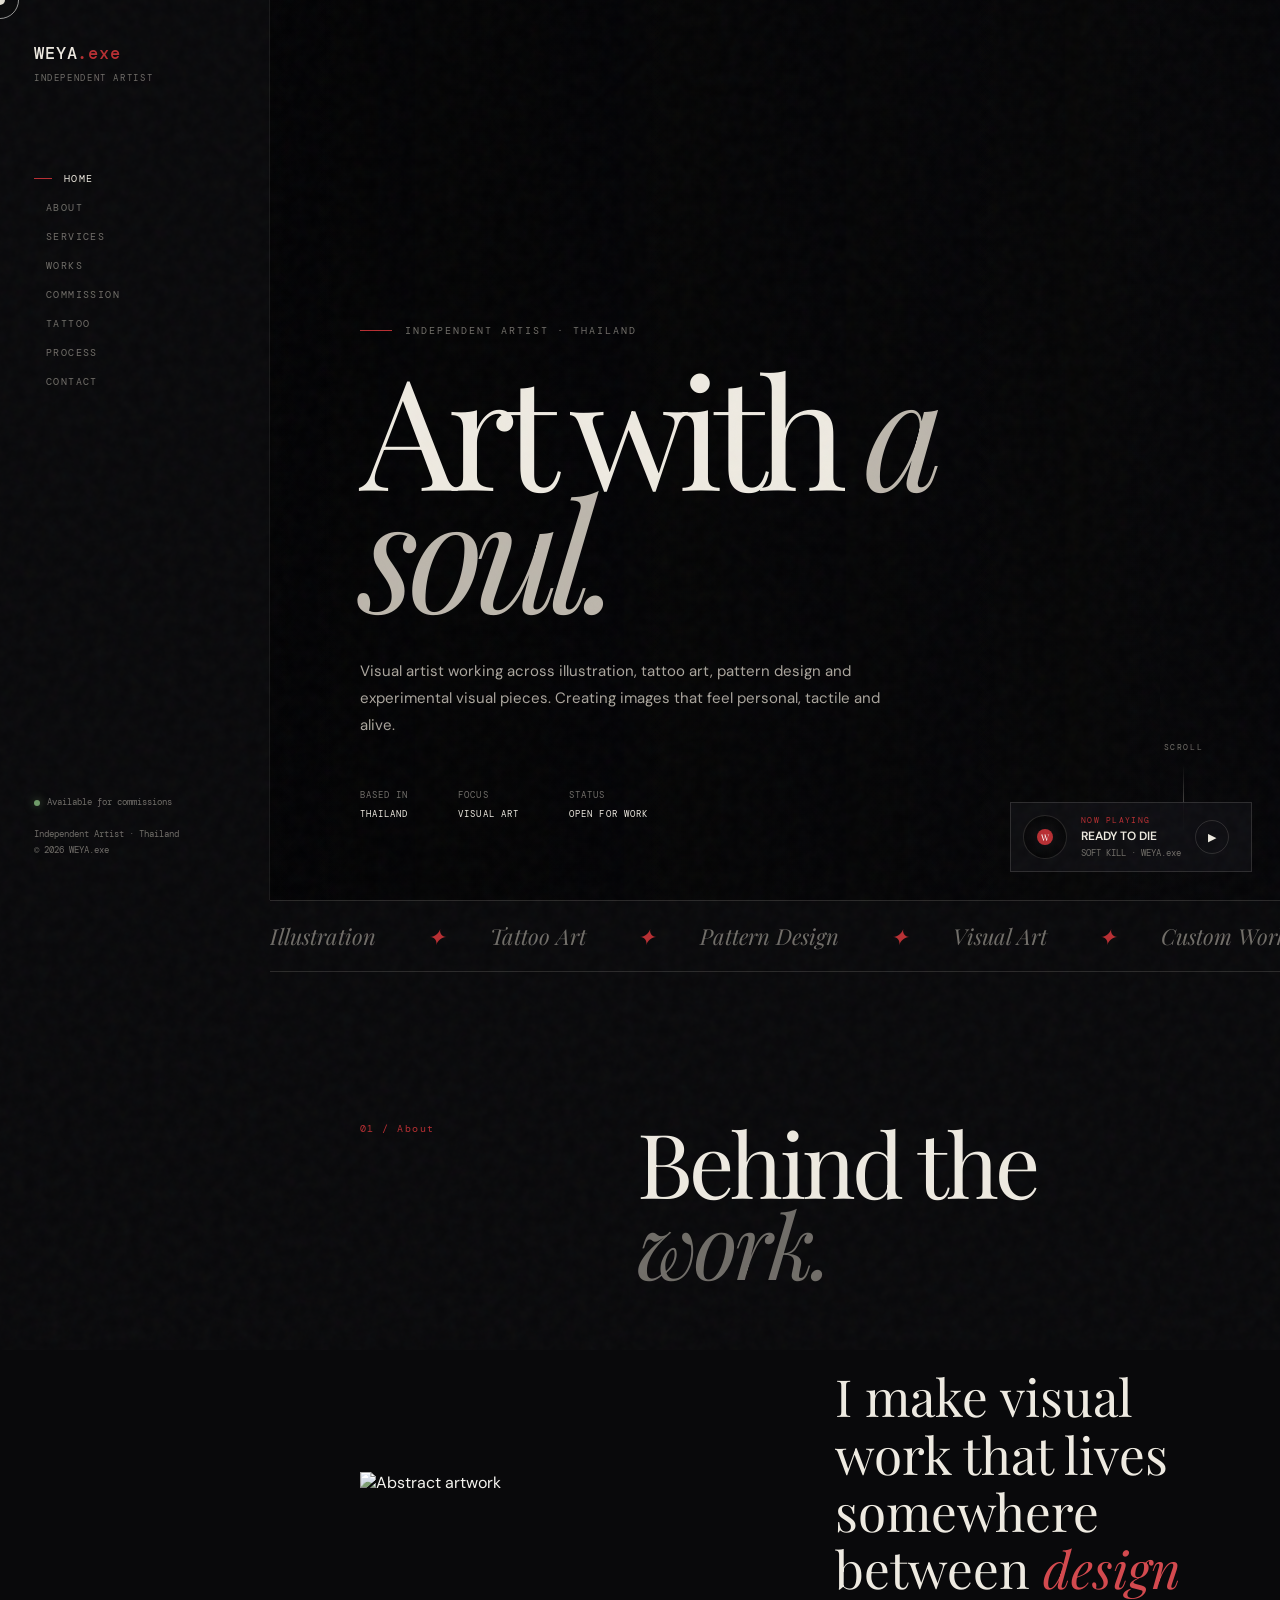
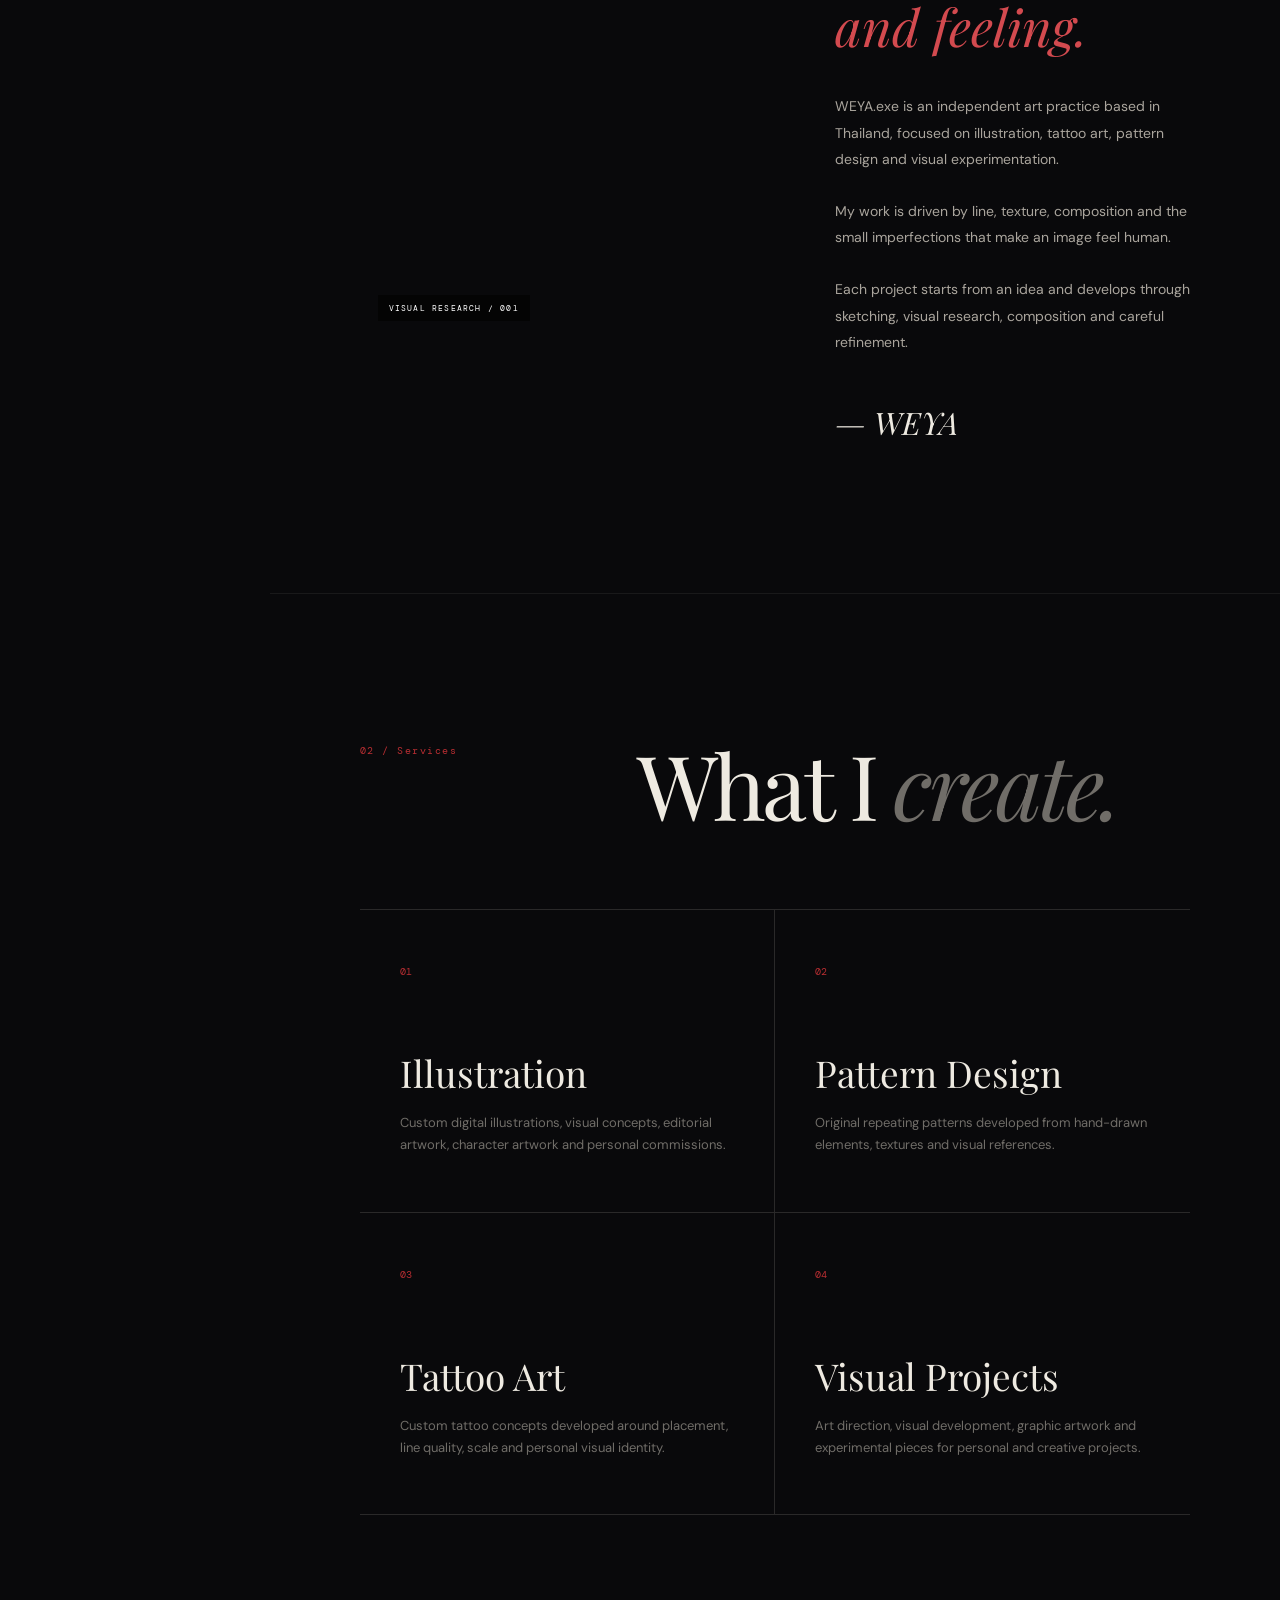
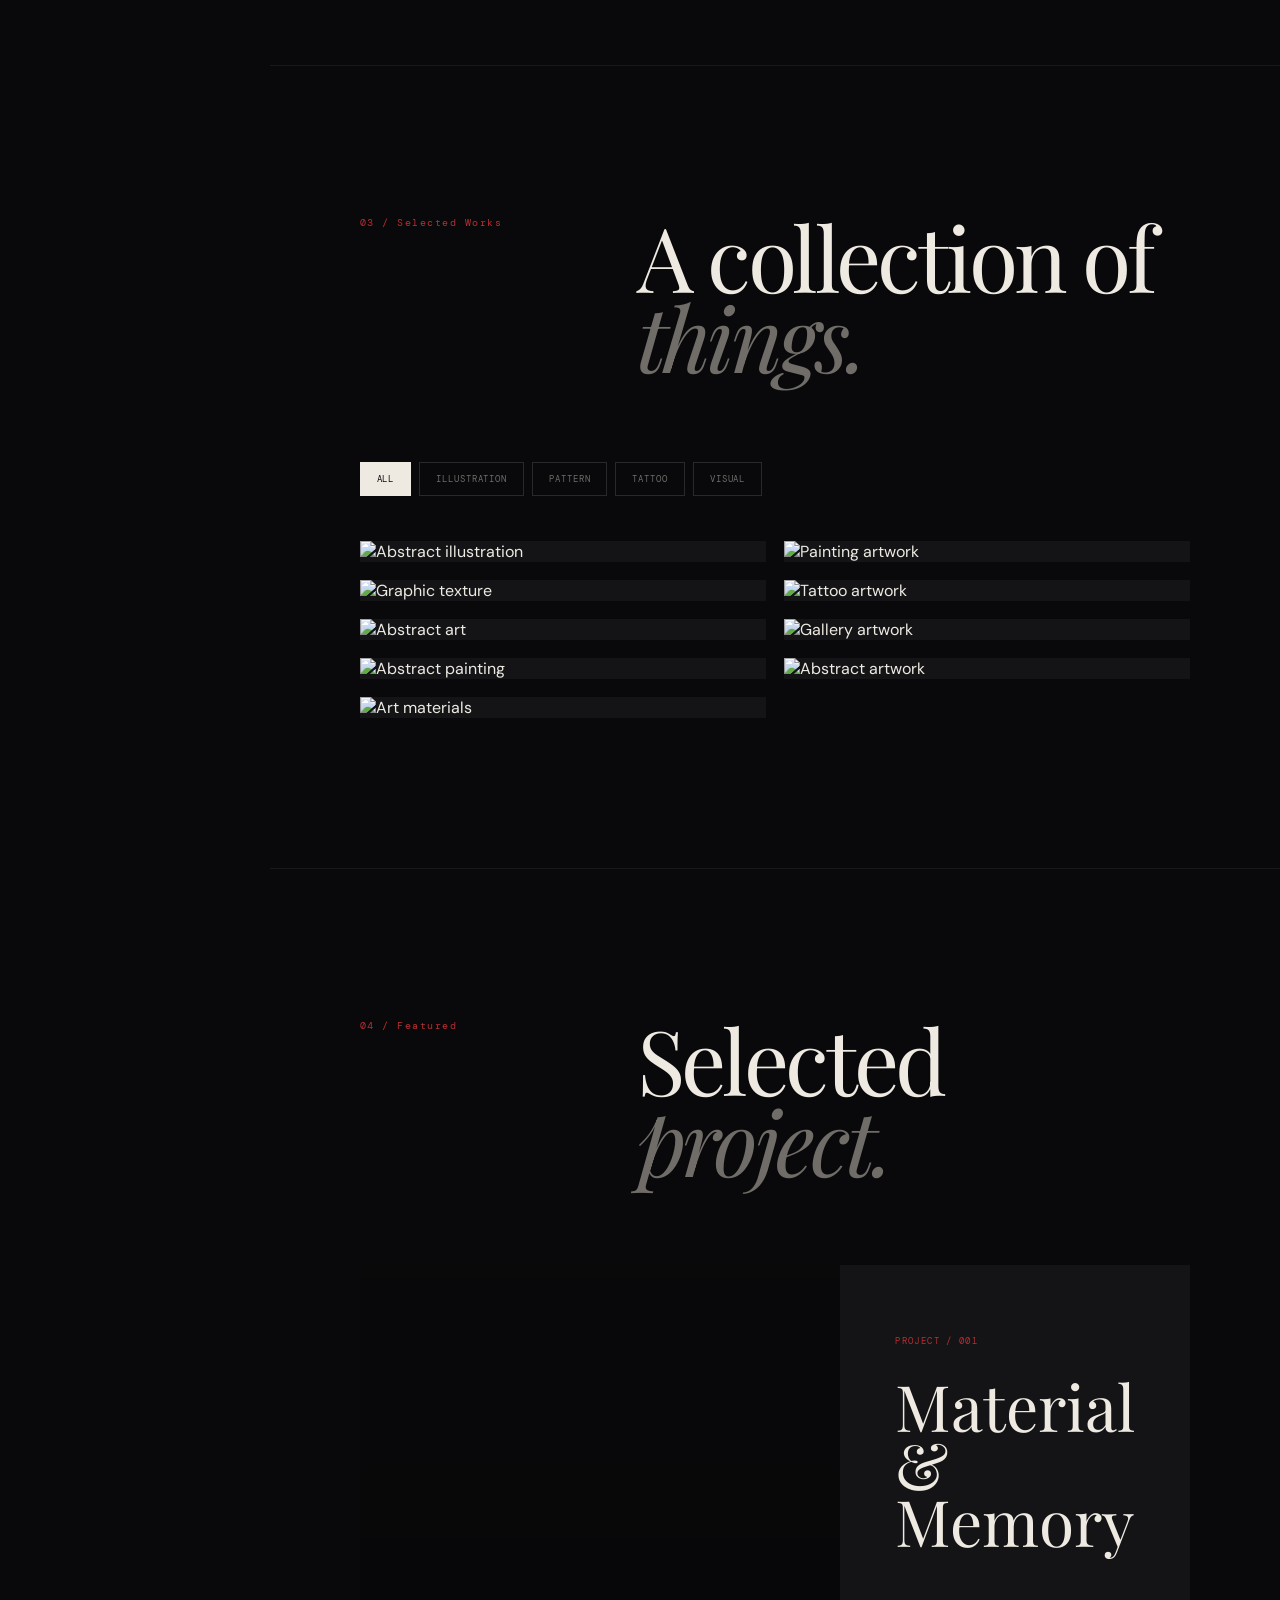
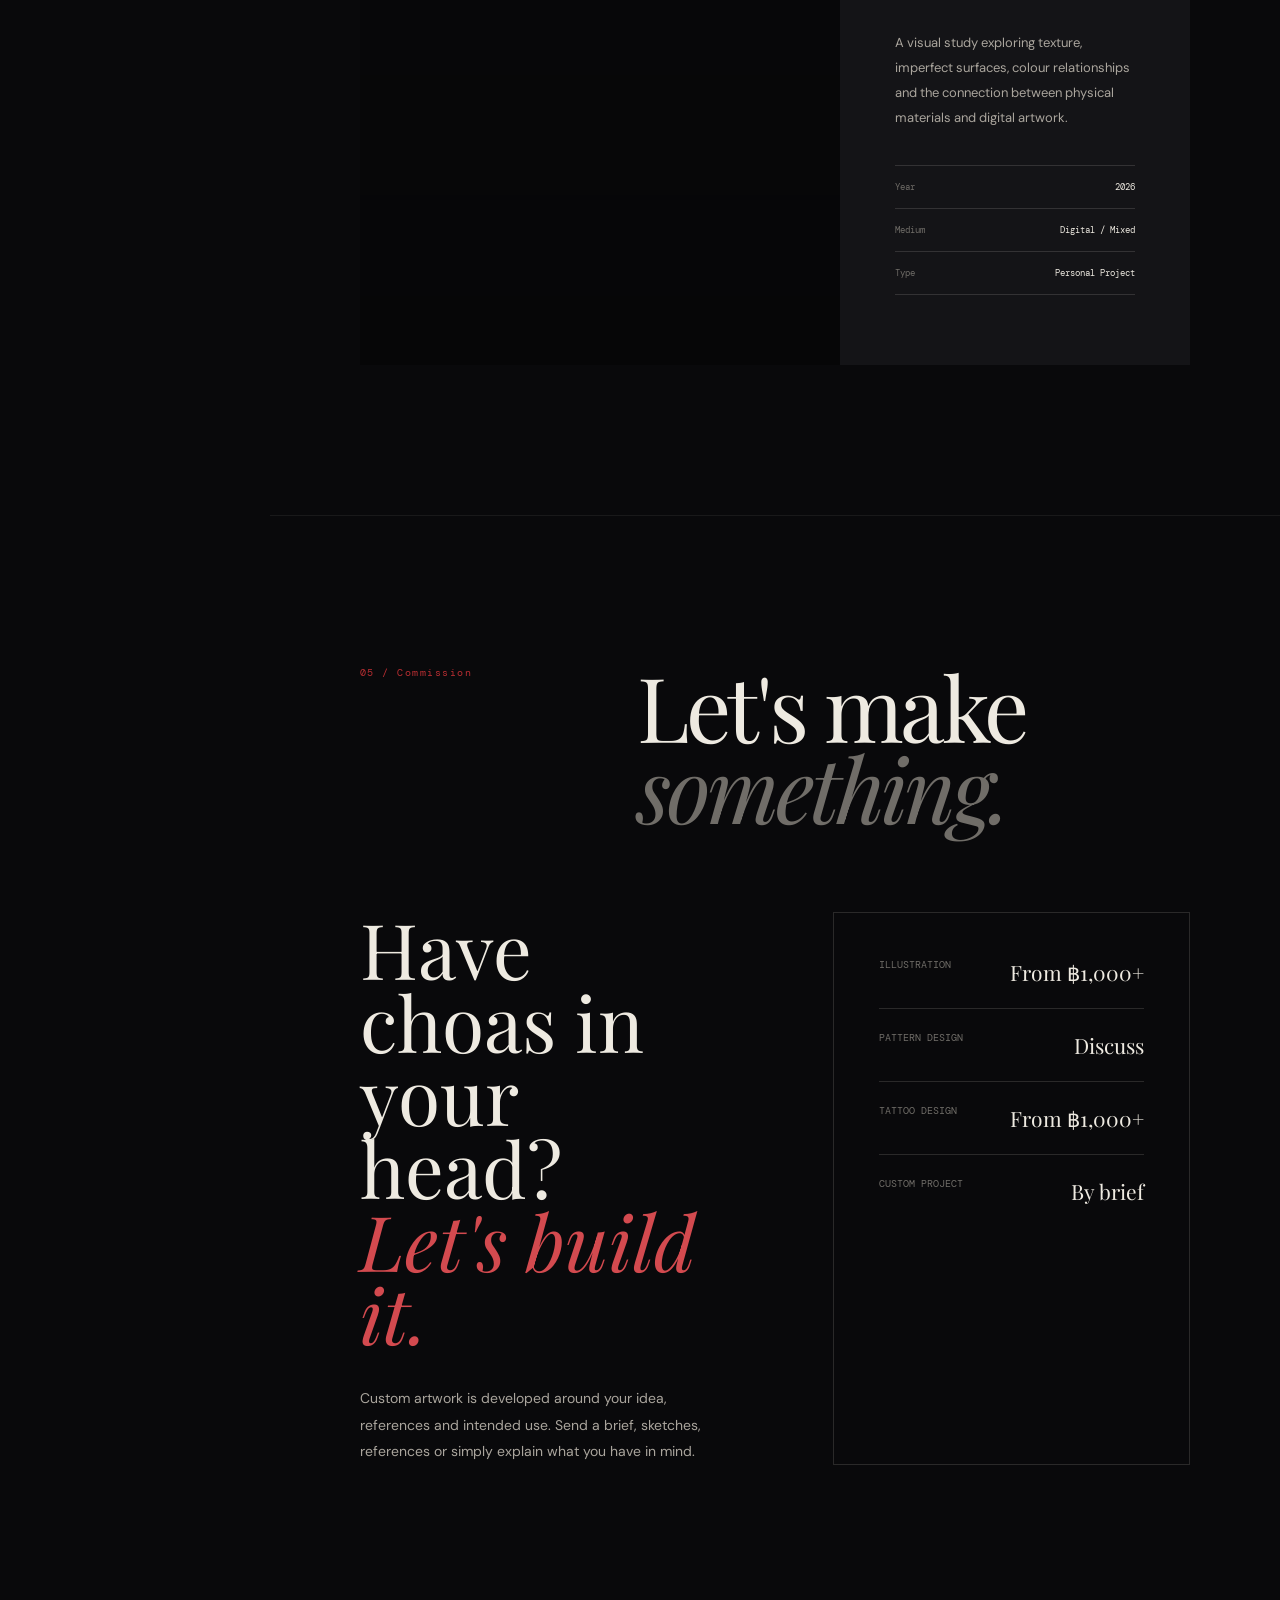
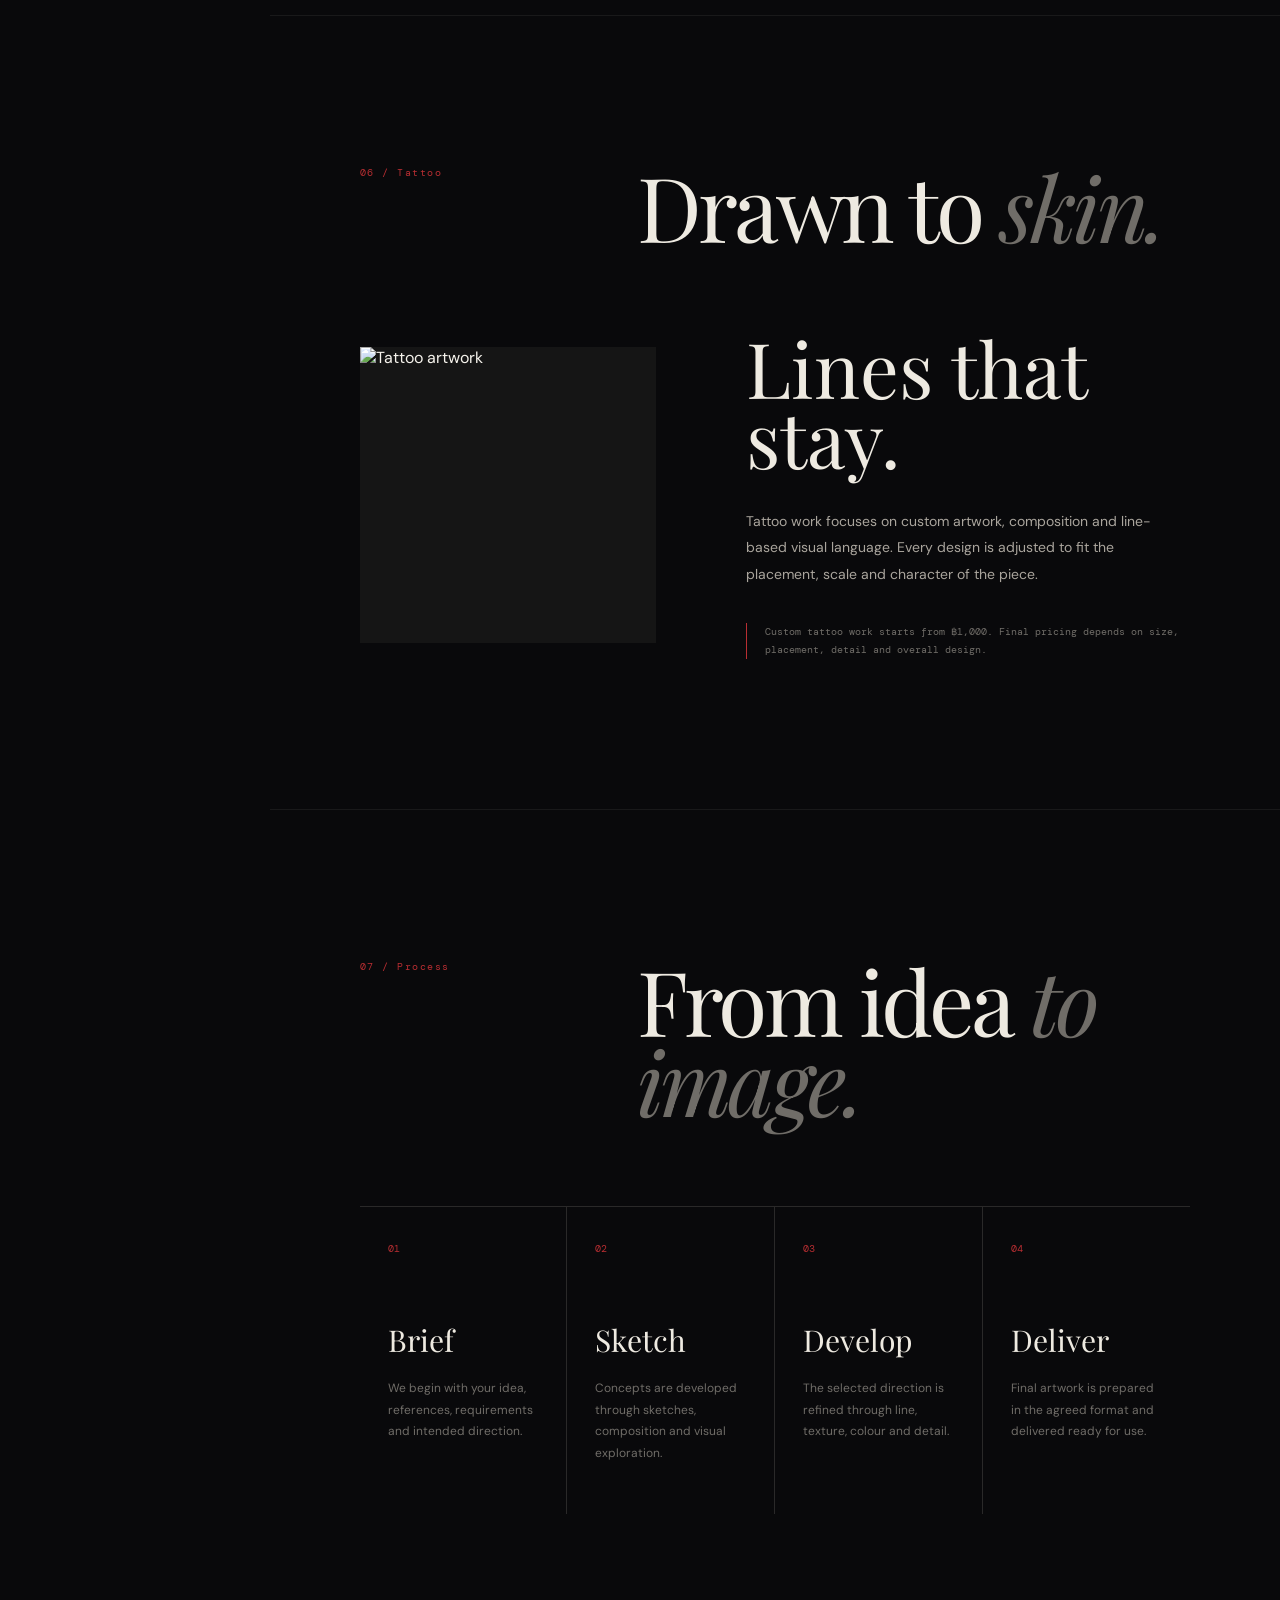
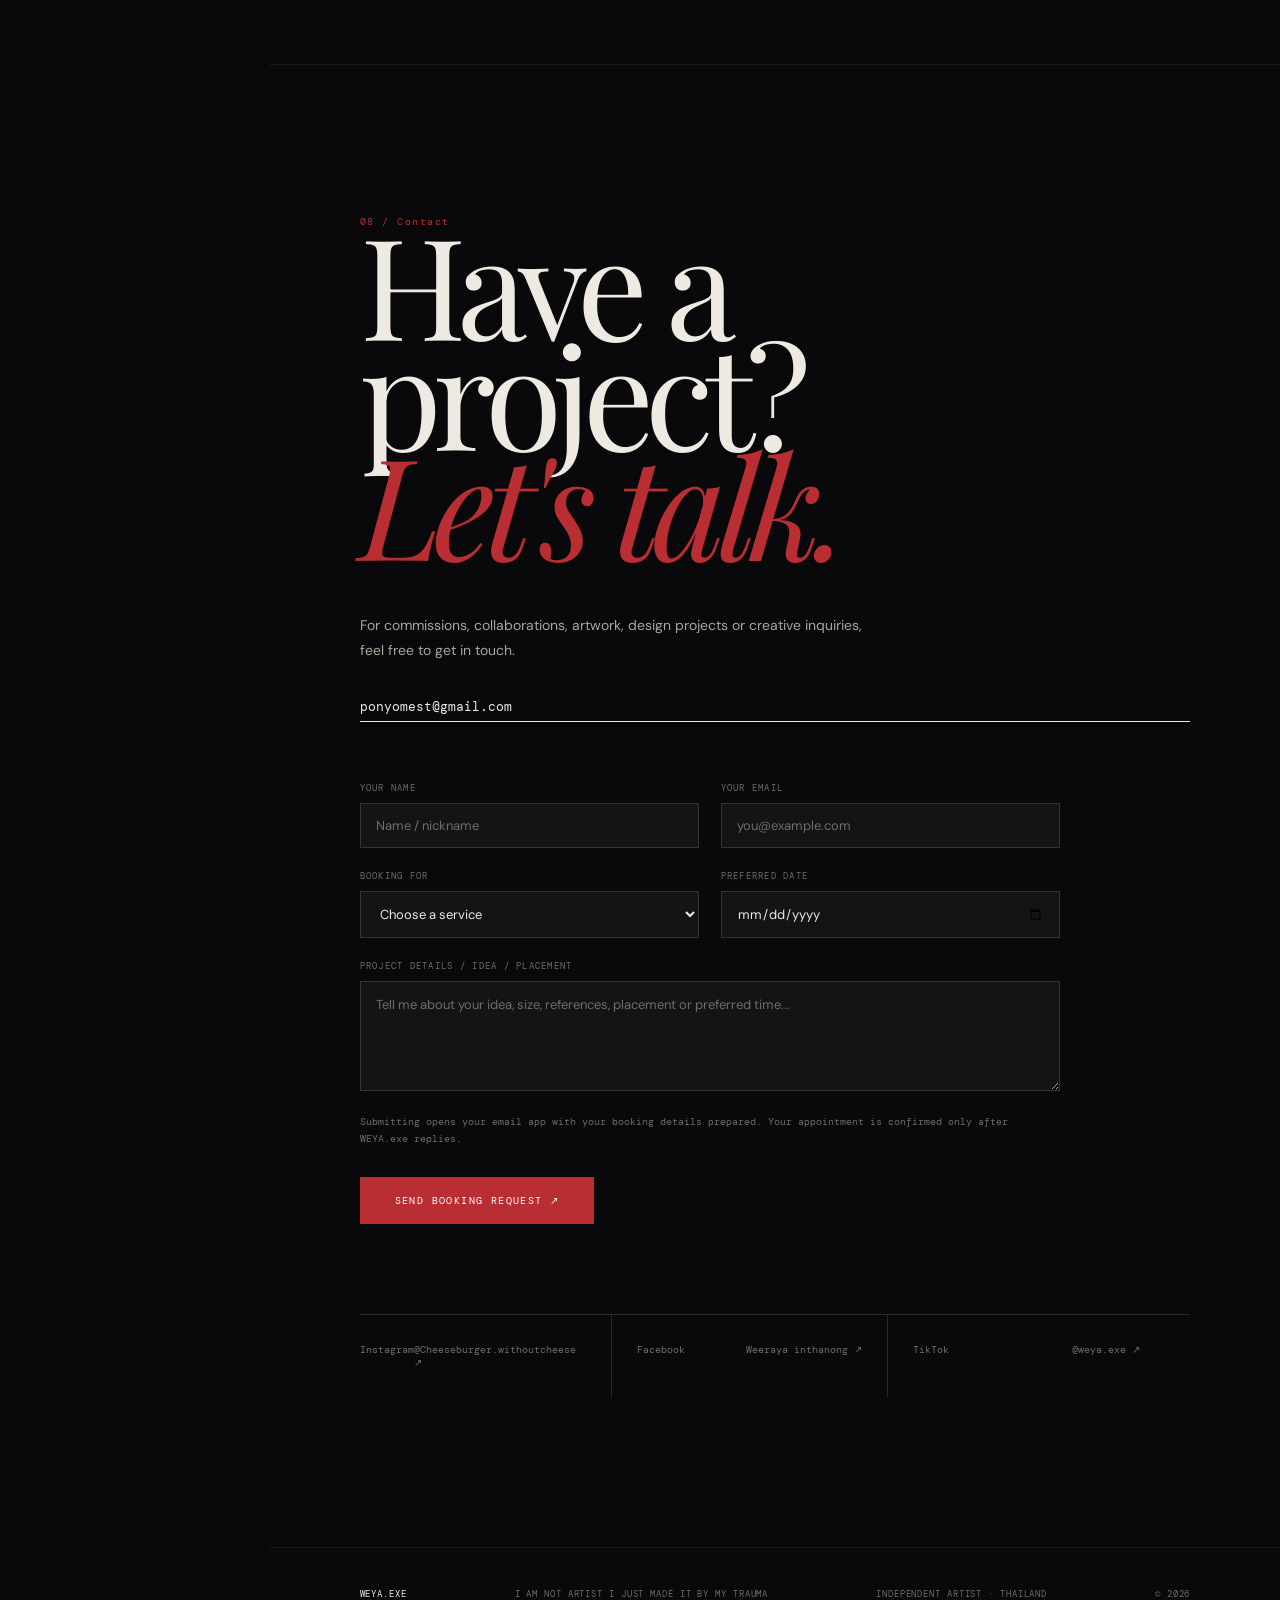
==== index/index.html @ ddd1bd90 "Rename index 3.html to index.html" ====
<!DOCTYPE html>
<html lang="en">
<head>
<meta charset="UTF-8">
<meta name="viewport" content="width=device-width, initial-scale=1.0">

<title>WEYA.exe — Independent Artist</title>

<meta name="description" content="WEYA.exe — Independent Artist from Thailand. Illustration, tattoo art, pattern design, visual art and commissions.">
<meta name="keywords" content="WEYA.exe, artist, Thailand artist, illustration, tattoo artist, pattern design, commission, visual art">
<meta name="author" content="WEYA.exe">

<!-- Google Fonts -->
<link rel="preconnect" href="https://fonts.googleapis.com">
<link rel="preconnect" href="https://fonts.gstatic.com" crossorigin>

<link href="https://fonts.googleapis.com/css2?family=DM+Mono:wght@300;400;500&family=DM+Sans:wght@300;400;500;600;700&family=Playfair+Display:ital,wght@0,400;0,500;0,600;1,400;1,500&display=swap" rel="stylesheet">

<style>

/* =========================================================
   ROOT
========================================================= */

:root {
    --bg: #09090b;
    --bg-soft: #101013;
    --bg-card: #141417;

    --text: #eeeae1;
    --text-soft: #aaa59d;
    --text-muted: #706d68;

    --line: rgba(238,234,225,0.14);
    --line-soft: rgba(238,234,225,0.07);

    --red: #b82e32;
    --red-light: #d34a4f;

    --white: #ffffff;

    --sidebar-width: 270px;

    --serif: "Playfair Display", serif;
    --sans: "DM Sans", sans-serif;
    --mono: "DM Mono", monospace;

    --ease: cubic-bezier(.22,.61,.36,1);
}


/* =========================================================
   RESET
========================================================= */

* {
    margin: 0;
    padding: 0;
    box-sizing: border-box;
}

html {
    scroll-behavior: smooth;
}

body {
    background: var(--bg);
    color: var(--text);
    font-family: var(--sans);
    overflow-x: hidden;
    cursor: none;
}

a {
    color: inherit;
    text-decoration: none;
}

button {
    font-family: inherit;
}


/* =========================================================
   CUSTOM CURSOR
========================================================= */

.cursor {
    position: fixed;
    width: 10px;
    height: 10px;
    background: var(--text);
    border-radius: 50%;
    pointer-events: none;
    z-index: 9999;
    transform: translate(-50%, -50%);
    transition:
        width .25s ease,
        height .25s ease,
        background .25s ease;
    mix-blend-mode: difference;
}

.cursor-ring {
    position: fixed;
    width: 38px;
    height: 38px;
    border: 1px solid rgba(255,255,255,.6);
    border-radius: 50%;
    pointer-events: none;
    z-index: 9998;
    transform: translate(-50%, -50%);
    transition:
        width .35s ease,
        height .35s ease;
    mix-blend-mode: difference;
}

.cursor.active {
    width: 20px;
    height: 20px;
}

.cursor-ring.active {
    width: 65px;
    height: 65px;
}


/* =========================================================
   LOADER
========================================================= */

.loader {
    position: fixed;
    inset: 0;
    background: #050506;
    z-index: 10000;
    display: flex;
    align-items: center;
    justify-content: center;
    transition:
        opacity 1s ease,
        visibility 1s ease;
}

.loader.hide {
    opacity: 0;
    visibility: hidden;
}

.loader-inner {
    width: min(500px, 80%);
}

.loader-top {
    display: flex;
    justify-content: space-between;
    margin-bottom: 15px;

    font-family: var(--mono);
    font-size: 11px;
    color: var(--text-muted);
    text-transform: uppercase;
    letter-spacing: .15em;
}

.loader-bar {
    width: 100%;
    height: 1px;
    background: rgba(255,255,255,.15);
    overflow: hidden;
}

.loader-progress {
    width: 0%;
    height: 100%;
    background: var(--text);
    transition: width .1s linear;
}


/* =========================================================
   NOISE
========================================================= */

.noise {
    position: fixed;
    inset: -50%;
    width: 200%;
    height: 200%;
    pointer-events: none;
    z-index: 9997;
    opacity: .045;

    background-image:
        url("data:image/svg+xml,%3Csvg viewBox='0 0 180 180' xmlns='http://www.w3.org/2000/svg'%3E%3Cfilter id='n'%3E%3CfeTurbulence type='fractalNoise' baseFrequency='.85' numOctaves='4' stitchTiles='stitch'/%3E%3C/filter%3E%3Crect width='100%25' height='100%25' filter='url(%23n)' opacity='.8'/%3E%3C/svg%3E");

    animation: noiseMove .18s steps(2) infinite;
}

@keyframes noiseMove {
    0% { transform: translate(0,0); }
    25% { transform: translate(2%, -2%); }
    50% { transform: translate(-2%, 2%); }
    75% { transform: translate(1%, 2%); }
    100% { transform: translate(-1%, -1%); }
}


/* =========================================================
   SIDEBAR
========================================================= */

.sidebar {
    position: fixed;
    left: 0;
    top: 0;
    bottom: 0;
    width: var(--sidebar-width);

    padding: 42px 34px;

    border-right: 1px solid var(--line-soft);

    display: flex;
    flex-direction: column;
    justify-content: space-between;

    z-index: 100;
}

.logo {
    font-family: var(--mono);
    font-size: 17px;
    font-weight: 500;
    letter-spacing: .05em;
}

.logo span {
    color: var(--red);
}

.logo-sub {
    margin-top: 8px;

    font-family: var(--mono);
    font-size: 9px;
    letter-spacing: .18em;
    text-transform: uppercase;
    color: var(--text-muted);
}

.side-nav {
    margin-top: 80px;
}

.side-nav a {
    display: flex;
    align-items: center;
    gap: 12px;

    padding: 8px 0;

    font-family: var(--mono);
    font-size: 10px;
    letter-spacing: .14em;
    text-transform: uppercase;

    color: var(--text-muted);

    transition: color .3s ease;
}

.side-nav a::before {
    content: "";
    width: 0;
    height: 1px;
    background: var(--red);
    transition: width .3s ease;
}

.side-nav a:hover,
.side-nav a.active {
    color: var(--text);
}

.side-nav a:hover::before,
.side-nav a.active::before {
    width: 18px;
}

.sidebar-bottom {
    font-family: var(--mono);
    font-size: 9px;
    line-height: 1.8;
    color: var(--text-muted);
}

.status {
    display: flex;
    align-items: center;
    gap: 7px;
    margin-bottom: 15px;
}

.status-dot {
    width: 6px;
    height: 6px;
    border-radius: 50%;
    background: #6e9b68;
    box-shadow: 0 0 10px rgba(110,155,104,.7);
}


/* =========================================================
   MOBILE NAV
========================================================= */

.mobile-nav {
    display: none;

    position: fixed;
    top: 0;
    left: 0;
    right: 0;

    height: 72px;

    padding: 0 22px;

    align-items: center;
    justify-content: space-between;

    background: rgba(9,9,11,.88);
    backdrop-filter: blur(20px);

    border-bottom: 1px solid var(--line-soft);

    z-index: 500;
}

.mobile-menu {
    display: flex;
    gap: 7px;
}

.mobile-menu span {
    display: block;
    width: 23px;
    height: 1px;
    background: var(--text);
}


/* =========================================================
   MAIN
========================================================= */

main {
    margin-left: var(--sidebar-width);
}


/* =========================================================
   HERO
========================================================= */

.hero {
    min-height: 100vh;
    position: relative;

    display: flex;
    align-items: flex-end;

    padding: 70px 7vw 80px;

    overflow: hidden;
}

.hero-background {
    position: absolute;
    inset: 0;

    background-image:
        linear-gradient(
            90deg,
            rgba(9,9,11,.97) 0%,
            rgba(9,9,11,.73) 45%,
            rgba(9,9,11,.45) 100%
        ),
        url("https://images.unsplash.com/photo-1513364776144-60967b0f800f?auto=format&fit=crop&w=2200&q=90");

    background-size: cover;
    background-position: center;

    filter: saturate(.55) contrast(1.05);
    transform: scale(1.04);

    animation: heroZoom 12s ease forwards;
}

@keyframes heroZoom {
    from {
        transform: scale(1.08);
    }
    to {
        transform: scale(1);
    }
}

.hero-content {
    position: relative;
    z-index: 2;
    max-width: 1000px;
}

.eyebrow {
    display: flex;
    align-items: center;
    gap: 13px;

    margin-bottom: 30px;

    font-family: var(--mono);
    font-size: 10px;
    letter-spacing: .2em;
    text-transform: uppercase;

    color: var(--text-muted);
}

.eyebrow::before {
    content: "";
    width: 32px;
    height: 1px;
    background: var(--red);
}

.hero h1 {
    font-family: var(--serif);
    font-weight: 400;

    font-size: clamp(72px, 12vw, 180px);

    line-height: .79;
    letter-spacing: -.065em;

    max-width: 1000px;
}

.hero h1 em {
    font-weight: 400;
    color: #bcb6ac;
}

.hero-description {
    max-width: 520px;

    margin-top: 48px;

    font-size: 15px;
    line-height: 1.8;
    color: var(--text-soft);
}

.hero-meta {
    margin-top: 50px;

    display: flex;
    gap: 50px;

    font-family: var(--mono);
    font-size: 9px;

    color: var(--text-muted);
    text-transform: uppercase;
    letter-spacing: .12em;
}

.hero-meta strong {
    display: block;
    margin-top: 7px;

    color: var(--text);
    font-weight: 400;
}


/* =========================================================
   SCROLL INDICATOR
========================================================= */

.scroll-indicator {
    position: absolute;
    right: 6vw;
    bottom: 70px;

    display: flex;
    flex-direction: column;
    align-items: center;
    gap: 13px;

    font-family: var(--mono);
    font-size: 8px;
    color: var(--text-muted);
    letter-spacing: .2em;
    text-transform: uppercase;
}

.scroll-line {
    width: 1px;
    height: 65px;
    background: linear-gradient(
        to bottom,
        transparent,
        var(--text-muted)
    );
}


/* =========================================================
   MARQUEE
========================================================= */

.marquee {
    overflow: hidden;
    border-top: 1px solid var(--line);
    border-bottom: 1px solid var(--line);

    padding: 20px 0;

    white-space: nowrap;
}

.marquee-track {
    display: inline-flex;
    animation: marquee 30s linear infinite;
}

.marquee-item {
    font-family: var(--serif);
    font-size: 22px;
    font-style: italic;

    color: var(--text-muted);

    margin-right: 45px;
}

.marquee-item span {
    color: var(--red);
    margin-left: 45px;
}

@keyframes marquee {
    from {
        transform: translateX(0);
    }

    to {
        transform: translateX(-50%);
    }
}


/* =========================================================
   GLOBAL SECTION
========================================================= */

.section {
    padding: 150px 7vw;
    border-bottom: 1px solid var(--line-soft);
}

.section-header {
    display: grid;
    grid-template-columns: 1fr 2fr;

    margin-bottom: 85px;
}

.section-number {
    font-family: var(--mono);
    font-size: 10px;
    color: var(--red);
    letter-spacing: .15em;
}

.section-title {
    font-family: var(--serif);
    font-weight: 400;

    font-size: clamp(50px, 7vw, 100px);

    line-height: .9;
    letter-spacing: -.04em;
}

.section-title em {
    color: var(--text-muted);
}


/* =========================================================
   ABOUT
========================================================= */

.about-grid {
    display: grid;
    grid-template-columns: 1.05fr 1fr;
    gap: 8vw;
    align-items: center;
}

.about-image {
    position: relative;
    aspect-ratio: 4 / 5;
    overflow: hidden;
}

.about-image img {
    width: 100%;
    height: 100%;

    object-fit: cover;

    filter: grayscale(.65) contrast(1.08);

    transition: transform 1s var(--ease);
}

.about-image:hover img {
    transform: scale(1.06);
}

.image-label {
    position: absolute;
    left: 18px;
    bottom: 18px;

    font-family: var(--mono);
    font-size: 8px;
    color: #fff;

    letter-spacing: .15em;
    text-transform: uppercase;

    background: rgba(0,0,0,.6);
    padding: 8px 11px;
}

.about-text {
    max-width: 600px;
}

.about-lead {
    font-family: var(--serif);
    font-size: clamp(30px, 4vw, 52px);
    line-height: 1.12;

    margin-bottom: 38px;
}

.about-lead em {
    color: var(--red-light);
}

.about-text p {
    font-size: 14px;
    line-height: 1.9;

    color: var(--text-soft);

    margin-bottom: 25px;
}

.signature {
    margin-top: 45px;

    font-family: var(--serif);
    font-size: 31px;
    font-style: italic;
}


/* =========================================================
   SERVICES
========================================================= */

.services {
    display: grid;
    grid-template-columns: repeat(2, 1fr);

    border-top: 1px solid var(--line);
}

.service {
    padding: 55px 40px;

    border-right: 1px solid var(--line);
    border-bottom: 1px solid var(--line);

    min-height: 280px;

    transition:
        background .4s ease,
        transform .4s ease;
}

.service:nth-child(2n) {
    border-right: 0;
}

.service:hover {
    background: var(--bg-card);
}

.service-number {
    font-family: var(--mono);
    font-size: 10px;
    color: var(--red);

    margin-bottom: 70px;
}

.service h3 {
    font-family: var(--serif);
    font-size: 37px;
    font-weight: 400;

    margin-bottom: 15px;
}

.service p {
    max-width: 450px;

    font-size: 13px;
    line-height: 1.7;

    color: var(--text-muted);
}


/* =========================================================
   WORK FILTER
========================================================= */

.filter-bar {
    display: flex;
    flex-wrap: wrap;
    gap: 8px;

    margin-bottom: 45px;
}

.filter-btn {
    border: 1px solid var(--line);
    background: transparent;

    color: var(--text-muted);

    padding: 10px 16px;

    font-family: var(--mono);
    font-size: 9px;

    letter-spacing: .1em;
    text-transform: uppercase;

    cursor: none;

    transition: all .3s ease;
}

.filter-btn:hover,
.filter-btn.active {
    color: var(--bg);
    background: var(--text);
    border-color: var(--text);
}


/* =========================================================
   GALLERY
========================================================= */

.gallery {
    columns: 3 280px;
    column-gap: 18px;
}

.work {
    position: relative;

    break-inside: avoid;

    margin-bottom: 18px;

    overflow: hidden;

    background: var(--bg-card);

    cursor: none;
}

.work img {
    width: 100%;
    height: auto;

    display: block;

    filter: grayscale(.15);

    transition:
        transform .8s var(--ease),
        filter .6s ease;
}

.work:hover img {
    transform: scale(1.045);
    filter: grayscale(0);
}

.work-overlay {
    position: absolute;
    inset: 0;

    padding: 22px;

    display: flex;
    flex-direction: column;
    justify-content: flex-end;

    background: linear-gradient(
        transparent 40%,
        rgba(0,0,0,.8)
    );

    opacity: 0;

    transition: opacity .4s ease;
}

.work:hover .work-overlay {
    opacity: 1;
}

.work-title {
    font-family: var(--serif);
    font-size: 25px;
}

.work-type {
    margin-top: 5px;

    font-family: var(--mono);
    font-size: 8px;

    color: #c4beb4;

    text-transform: uppercase;
    letter-spacing: .15em;
}


/* =========================================================
   FEATURED
========================================================= */

.featured {
    display: grid;
    grid-template-columns: 1.3fr .7fr;

    min-height: 700px;
}

.featured-image {
    min-height: 600px;

    background-image:
        linear-gradient(
            to bottom,
            rgba(0,0,0,.05),
            rgba(0,0,0,.35)
        ),
        url("https://images.unsplash.com/photo-1549490349-8643362247b5?auto=format&fit=crop&w=1800&q=90");

    background-size: cover;
    background-position: center;
}

.featured-info {
    padding: 70px 55px;

    background: var(--bg-card);

    display: flex;
    flex-direction: column;
    justify-content: space-between;
}

.featured-small {
    font-family: var(--mono);
    font-size: 9px;

    color: var(--red);

    letter-spacing: .15em;
    text-transform: uppercase;
}

.featured-info h3 {
    font-family: var(--serif);
    font-weight: 400;

    font-size: clamp(45px, 5vw, 75px);

    line-height: .9;

    margin-top: 30px;
}

.featured-info p {
    font-size: 13px;
    line-height: 1.9;

    color: var(--text-soft);

    max-width: 450px;
}

.featured-list {
    margin-top: 35px;

    border-top: 1px solid var(--line);
}

.featured-list div {
    padding: 15px 0;

    border-bottom: 1px solid var(--line);

    display: flex;
    justify-content: space-between;

    font-family: var(--mono);
    font-size: 9px;

    color: var(--text-muted);
}

.featured-list span:last-child {
    color: var(--text);
}


/* =========================================================
   COMMISSION
========================================================= */

.commission {
    display: grid;
    grid-template-columns: 1fr 1fr;
    gap: 9vw;
}

.commission-copy h3 {
    font-family: var(--serif);
    font-size: clamp(42px, 6vw, 80px);

    font-weight: 400;
    line-height: .95;

    margin-bottom: 35px;
}

.commission-copy h3 em {
    color: var(--red-light);
}

.commission-copy p {
    max-width: 500px;

    font-size: 14px;
    line-height: 1.9;

    color: var(--text-soft);
}

.commission-box {
    border: 1px solid var(--line);

    padding: 45px;
}

.commission-row {
    padding: 22px 0;

    border-bottom: 1px solid var(--line);

    display: flex;
    justify-content: space-between;
    gap: 20px;
}

.commission-row:first-child {
    padding-top: 0;
}

.commission-row:last-child {
    border-bottom: 0;
}

.commission-row span:first-child {
    font-family: var(--mono);
    font-size: 10px;

    color: var(--text-muted);

    text-transform: uppercase;
}

.commission-row span:last-child {
    font-family: var(--serif);
    font-size: 21px;

    text-align: right;
}


/* =========================================================
   TATTOO
========================================================= */

.tattoo-grid {
    display: grid;
    grid-template-columns: .8fr 1.2fr;
    gap: 7vw;
    align-items: center;
}

.tattoo-image {
    aspect-ratio: 1 / 1;
    overflow: hidden;

    background: #151515;
}

.tattoo-image img {
    width: 100%;
    height: 100%;

    object-fit: cover;

    filter: grayscale(.3) contrast(1.08);

    transition: transform 1s var(--ease);
}

.tattoo-image:hover img {
    transform: scale(1.05);
}

.tattoo-copy h3 {
    font-family: var(--serif);
    font-weight: 400;

    font-size: clamp(45px, 6vw, 85px);

    line-height: .92;

    margin-bottom: 35px;
}

.tattoo-copy p {
    max-width: 520px;

    font-size: 14px;
    line-height: 1.9;

    color: var(--text-soft);

    margin-bottom: 35px;
}

.price-note {
    border-left: 1px solid var(--red);

    padding-left: 18px;

    font-family: var(--mono);
    font-size: 10px;

    color: var(--text-muted);

    line-height: 1.8;
}


/* =========================================================
   PROCESS
========================================================= */

.process {
    display: grid;
    grid-template-columns: repeat(4, 1fr);

    border-top: 1px solid var(--line);
}

.process-item {
    padding: 35px 28px 50px;

    border-right: 1px solid var(--line);
}

.process-item:last-child {
    border-right: 0;
}

.process-number {
    font-family: var(--mono);
    font-size: 10px;
    color: var(--red);

    margin-bottom: 65px;
}

.process-item h4 {
    font-family: var(--serif);
    font-size: 30px;
    font-weight: 400;

    margin-bottom: 18px;
}

.process-item p {
    font-size: 12px;
    line-height: 1.8;

    color: var(--text-muted);
}


/* =========================================================
   CONTACT
========================================================= */

.contact {
    min-height: 80vh;

    display: flex;
    flex-direction: column;
    justify-content: center;
}

.contact-title {
    font-family: var(--serif);
    font-weight: 400;

    font-size: clamp(65px, 11vw, 160px);

    line-height: .78;
    letter-spacing: -.06em;

    max-width: 1100px;
}

.contact-title em {
    color: var(--red);
}

.contact-sub {
    max-width: 520px;

    margin-top: 55px;

    color: var(--text-soft);

    font-size: 14px;
    line-height: 1.8;
}

.contact-email {
    display: inline-block;

    margin-top: 35px;

    font-family: var(--mono);
    font-size: 13px;

    border-bottom: 1px solid var(--text);

    padding-bottom: 6px;

    transition:
        color .3s ease,
        border-color .3s ease;
}

.contact-email:hover {
    color: var(--red-light);
    border-color: var(--red-light);
}


/* =========================================================
   SOCIALS
========================================================= */

.social-grid {
    display: grid;
    grid-template-columns: repeat(3, 1fr);

    margin-top: 90px;

    border-top: 1px solid var(--line);
}

.social-link {
    padding: 28px 0;

    border-right: 1px solid var(--line);

    display: flex;
    justify-content: space-between;

    padding-right: 25px;
    margin-right: 25px;

    font-family: var(--mono);
    font-size: 10px;

    color: var(--text-muted);

    transition: color .3s ease;
}

.social-link:hover {
    color: var(--text);
}

.social-link:last-child {
    border-right: 0;
}


/* =========================================================
   FOOTER
========================================================= */

footer {
    padding: 40px 7vw;

    display: flex;
    justify-content: space-between;
    align-items: center;

    font-family: var(--mono);
    font-size: 9px;

    color: var(--text-muted);

    letter-spacing: .1em;
    text-transform: uppercase;
}

.footer-logo {
    color: var(--text);
}


/* =========================================================
   REVEAL
========================================================= */

.reveal {
    opacity: 0;
    transform: translateY(45px);

    transition:
        opacity 1s var(--ease),
        transform 1s var(--ease);
}

.reveal.visible {
    opacity: 1;
    transform: translateY(0);
}


/* =========================================================
   IMAGE HOVER
========================================================= */

.image-frame {
    overflow: hidden;
}

.image-frame img {
    transition: transform 1s var(--ease);
}

.image-frame:hover img {
    transform: scale(1.05);
}


/* =========================================================
   BOOKING FORM
========================================================= */

.booking-form {
    display: grid;
    grid-template-columns: repeat(2, 1fr);
    gap: 22px;

    margin-top: 60px;
    max-width: 700px;
}

.booking-form .field {
    display: flex;
    flex-direction: column;
    gap: 9px;
}

.booking-form .field.full {
    grid-column: 1 / -1;
}

.booking-form label {
    font-family: var(--mono);
    font-size: 9px;
    letter-spacing: .14em;
    text-transform: uppercase;
    color: var(--text-muted);
}

.booking-form input,
.booking-form select,
.booking-form textarea {
    background: var(--bg-card);
    border: 1px solid var(--line);
    color: var(--text);

    padding: 13px 15px;

    font-family: var(--sans);
    font-size: 13px;

    transition:
        border-color .3s ease,
        background .3s ease;
}

.booking-form textarea {
    min-height: 110px;
    line-height: 1.6;
    resize: vertical;
}

.booking-form input::placeholder,
.booking-form textarea::placeholder {
    color: var(--text-muted);
}

.booking-form input:focus,
.booking-form select:focus,
.booking-form textarea:focus {
    outline: none;
    border-color: var(--red);
    background: var(--bg-soft);
}

.booking-note {
    grid-column: 1 / -1;

    font-family: var(--mono);
    font-size: 10px;
    line-height: 1.7;
    color: var(--text-muted);
}

.booking-form button[type="submit"] {
    grid-column: 1 / -1;
    justify-self: start;

    margin-top: 8px;
    padding: 16px 34px;

    background: var(--red);
    color: var(--white);
    border: 1px solid var(--red);

    font-family: var(--mono);
    font-size: 10px;
    letter-spacing: .14em;
    text-transform: uppercase;

    cursor: none;

    transition:
        background .3s ease,
        border-color .3s ease,
        transform .3s ease;
}

.booking-form button[type="submit"]:hover {
    background: var(--red-light);
    border-color: var(--red-light);
    transform: translateY(-2px);
}


/* =========================================================
   MUSIC PLAYER
========================================================= */

.music-player {
    position: fixed;
    right: 28px;
    bottom: 28px;
    z-index: 400;

    display: flex;
    align-items: center;
    gap: 14px;

    padding: 12px 22px 12px 12px;
    max-width: 280px;

    background: rgba(16,16,19,.85);
    backdrop-filter: blur(20px);
    border: 1px solid var(--line);
}

.music-disc {
    flex-shrink: 0;

    width: 44px;
    height: 44px;
    border-radius: 50%;

    background: radial-gradient(circle at center, var(--bg-soft) 0%, #050506 70%);
    border: 1px solid var(--line);

    display: flex;
    align-items: center;
    justify-content: center;

    animation: discSpin 6s linear infinite;
    animation-play-state: paused;
}

.music-disc.playing {
    animation-play-state: running;
}

@keyframes discSpin {
    from { transform: rotate(0deg); }
    to { transform: rotate(360deg); }
}

.disc-center {
    width: 16px;
    height: 16px;
    border-radius: 50%;

    background: var(--red);
    color: var(--white);

    font-family: var(--serif);
    font-size: 9px;

    display: flex;
    align-items: center;
    justify-content: center;
}

.music-info {
    display: flex;
    flex-direction: column;
    gap: 3px;
    min-width: 0;
}

.music-label {
    font-family: var(--mono);
    font-size: 8px;
    letter-spacing: .16em;
    text-transform: uppercase;
    color: var(--red);
}

.music-info h3 {
    font-family: var(--sans);
    font-weight: 600;
    font-size: 12px;
    color: var(--text);

    white-space: nowrap;
    overflow: hidden;
    text-overflow: ellipsis;
}

.music-info p {
    font-family: var(--mono);
    font-size: 9px;
    color: var(--text-muted);

    white-space: nowrap;
    overflow: hidden;
    text-overflow: ellipsis;
}

.music-button {
    flex-shrink: 0;

    width: 34px;
    height: 34px;
    border-radius: 50%;

    background: transparent;
    color: var(--text);
    border: 1px solid var(--line);

    display: flex;
    align-items: center;
    justify-content: center;

    font-size: 11px;
    cursor: none;

    transition:
        background .3s ease,
        color .3s ease,
        border-color .3s ease;
}

.music-button:hover {
    background: var(--text);
    color: var(--bg);
    border-color: var(--text);
}


/* =========================================================
   RESPONSIVE
========================================================= */

@media (max-width: 1100px) {

    :root {
        --sidebar-width: 220px;
    }

    .sidebar {
        padding: 35px 25px;
    }

    .hero {
        padding-left: 6vw;
        padding-right: 6vw;
    }

    .section {
        padding-left: 6vw;
        padding-right: 6vw;
    }

    .featured {
        grid-template-columns: 1fr;
    }

    .featured-image {
        min-height: 500px;
    }

    .process {
        grid-template-columns: repeat(2, 1fr);
    }

    .process-item:nth-child(2) {
        border-right: 0;
    }

    .process-item:nth-child(-n+2) {
        border-bottom: 1px solid var(--line);
    }

    .commission {
        gap: 5vw;
    }
}


@media (max-width: 800px) {

    body {
        cursor: auto;
    }

    .cursor,
    .cursor-ring {
        display: none;
    }

    .sidebar {
        display: none;
    }

    .mobile-nav {
        display: flex;
    }

    main {
        margin-left: 0;
    }

    .hero {
        min-height: 100svh;

        padding:
            120px
            25px
            65px;
    }

    .hero-background {
        background-image:
            linear-gradient(
                rgba(9,9,11,.72),
                rgba(9,9,11,.94)
            ),
            url("https://images.unsplash.com/photo-1513364776144-60967b0f800f?auto=format&fit=crop&w=1400&q=85");

        background-position: center;
    }

    .hero h1 {
        font-size: clamp(64px, 19vw, 120px);
    }

    .hero-description {
        font-size: 13px;
        margin-top: 35px;
    }

    .hero-meta {
        gap: 25px;
        flex-wrap: wrap;
        margin-top: 35px;
    }

    .scroll-indicator {
        display: none;
    }

    .section {
        padding: 100px 25px;
    }

    .section-header {
        grid-template-columns: 1fr;
        gap: 25px;
        margin-bottom: 55px;
    }

    .section-title {
        font-size: 58px;
    }

    .about-grid {
        grid-template-columns: 1fr;
        gap: 55px;
    }

    .about-image {
        max-width: 650px;
    }

    .services {
        grid-template-columns: 1fr;
    }

    .service {
        border-right: 0;
        min-height: 250px;
    }

    .commission {
        grid-template-columns: 1fr;
    }

    .tattoo-grid {
        grid-template-columns: 1fr;
        gap: 50px;
    }

    .tattoo-image {
        max-width: 650px;
    }

    .process {
        grid-template-columns: 1fr;
    }

    .process-item {
        border-right: 0;
        border-bottom: 1px solid var(--line);
    }

    .process-item:last-child {
        border-bottom: 0;
    }

    .social-grid {
        grid-template-columns: 1fr;
    }

    .social-link {
        margin-right: 0;
        border-right: 0;
        border-bottom: 1px solid var(--line);
    }

    footer {
        padding: 30px 25px;
        flex-direction: column;
        align-items: flex-start;
        gap: 12px;
    }

    .booking-form {
        grid-template-columns: 1fr;
    }

    .music-player {
        right: 14px;
        bottom: 14px;
        left: 14px;
        max-width: none;
    }
}


@media (max-width: 500px) {

    .hero {
        padding-left: 20px;
        padding-right: 20px;
    }

    .hero h1 {
        font-size: 68px;
    }

    .section {
        padding: 85px 20px;
    }

    .section-title {
        font-size: 50px;
    }

    .service {
        padding: 38px 25px;
    }

    .service h3 {
        font-size: 32px;
    }

    .commission-box {
        padding: 28px;
    }

    .featured-info {
        padding: 45px 28px;
    }

    .featured-image {
        min-height: 380px;
    }

    .contact-title {
        font-size: 70px;
    }
}


/* =========================================================
   SELECTION
========================================================= */

::selection {
    background: var(--text);
    color: var(--bg);
}


/* =========================================================
   SCROLLBAR
========================================================= */

::-webkit-scrollbar {
    width: 5px;
}

::-webkit-scrollbar-track {
    background: var(--bg);
}

::-webkit-scrollbar-thumb {
    background: #333338;
}

::-webkit-scrollbar-thumb:hover {
    background: #55555a;
}

</style>
</head>


<body>


<!-- =======================================================
     LOADER
======================================================= -->

<div class="loader" id="loader">

    <div class="loader-inner">

        <div class="loader-top">
            <span>WEYA.exe</span>
            <span id="loaderPercent">00%</span>
        </div>

        <div class="loader-bar">
            <div class="loader-progress" id="loaderProgress"></div>
        </div>

    </div>

</div>


<!-- =======================================================
     NOISE
======================================================= -->

<div class="noise"></div>


<!-- =======================================================
     CURSOR
======================================================= -->

<div class="cursor" id="cursor"></div>
<div class="cursor-ring" id="cursorRing"></div>


<!-- =======================================================
     DESKTOP SIDEBAR
======================================================= -->

<aside class="sidebar">

    <div>

        <a href="#home" class="logo">
            WEYA<span>.exe</span>
        </a>

        <div class="logo-sub">
            Independent Artist
        </div>


        <nav class="side-nav">

            <a href="#home" class="active">
                Home
            </a>

            <a href="#about">
                About
            </a>

            <a href="#services">
                Services
            </a>

            <a href="#works">
                Works
            </a>

            <a href="#commission">
                Commission
            </a>

            <a href="#tattoo">
                Tattoo
            </a>

            <a href="#process">
                Process
            </a>

            <a href="#contact">
                Contact
            </a>

        </nav>

    </div>


    <div class="sidebar-bottom">

        <div class="status">
            <span class="status-dot"></span>
            Available for commissions
        </div>

        <div>
            Independent Artist · Thailand
        </div>

        <div>
            © <span class="year"></span> WEYA.exe
        </div>

    </div>

</aside>


<!-- =======================================================
     MOBILE NAV
======================================================= -->

<header class="mobile-nav">

    <a href="#home" class="logo">
        WEYA<span>.exe</span>
    </a>

    <div class="mobile-menu">
        <span></span>
        <span></span>
    </div>

</header>


<!-- =======================================================
     MAIN
======================================================= -->

<main>


<!-- =======================================================
     HERO
======================================================= -->

<section class="hero" id="home">

    <div class="hero-background"></div>

    <div class="hero-content reveal">

        <div class="eyebrow">
            Independent Artist · Thailand
        </div>

        <h1>
            Art with
            <em>a soul.</em>
        </h1>

        <p class="hero-description">
            Visual artist working across illustration, tattoo art,
            pattern design and experimental visual pieces.
            Creating images that feel personal, tactile and alive.
        </p>

        <div class="hero-meta">

            <div>
                Based in
                <strong>Thailand</strong>
            </div>

            <div>
                Focus
                <strong>Visual Art</strong>
            </div>

            <div>
                Status
                <strong>Open for work</strong>
            </div>

        </div>

    </div>


    <div class="scroll-indicator">

        Scroll

        <span class="scroll-line"></span>

    </div>

</section>


<!-- =======================================================
     MARQUEE
======================================================= -->

<div class="marquee">

    <div class="marquee-track">

        <div class="marquee-item">
            Illustration
            <span>✦</span>
        </div>

        <div class="marquee-item">
            Tattoo Art
            <span>✦</span>
        </div>

        <div class="marquee-item">
            Pattern Design
            <span>✦</span>
        </div>

        <div class="marquee-item">
            Visual Art
            <span>✦</span>
        </div>

        <div class="marquee-item">
            Custom Work
            <span>✦</span>
        </div>

        <div class="marquee-item">
            Illustration
            <span>✦</span>
        </div>

        <div class="marquee-item">
            Tattoo Art
            <span>✦</span>
        </div>

        <div class="marquee-item">
            Pattern Design
            <span>✦</span>
        </div>

        <div class="marquee-item">
            Visual Art
            <span>✦</span>
        </div>

    </div>

</div>


<!-- =======================================================
     ABOUT
======================================================= -->

<section class="section" id="about">

    <div class="section-header reveal">

        <div class="section-number">
            01 / About
        </div>

        <h2 class="section-title">
            Behind the
            <em>work.</em>
        </h2>

    </div>


    <div class="about-grid">

        <div class="about-image reveal">

            <img
                src="https://images.unsplash.com/photo-1541961017774-22349e4a1262?auto=format&fit=crop&w=1200&q=90"
                alt="Abstract artwork">

            <div class="image-label">
                Visual Research / 001
            </div>

        </div>


        <div class="about-text reveal">

            <div class="about-lead">
                I make visual work that lives somewhere between
                <em>design and feeling.</em>
            </div>

            <p>
                WEYA.exe is an independent art practice based in
                Thailand, focused on illustration, tattoo art,
                pattern design and visual experimentation.
            </p>

            <p>
                My work is driven by line, texture, composition
                and the small imperfections that make an image
                feel human.
            </p>

            <p>
                Each project starts from an idea and develops
                through sketching, visual research, composition
                and careful refinement.
            </p>

            <div class="signature">
                — WEYA
            </div>

        </div>

    </div>

</section>


<!-- =======================================================
     SERVICES
======================================================= -->

<section class="section" id="services">

    <div class="section-header reveal">

        <div class="section-number">
            02 / Services
        </div>

        <h2 class="section-title">
            What I
            <em>create.</em>
        </h2>

    </div>


    <div class="services reveal">

        <article class="service">

            <div class="service-number">
                01
            </div>

            <h3>
                Illustration
            </h3>

            <p>
                Custom digital illustrations, visual concepts,
                editorial artwork, character artwork and
                personal commissions.
            </p>

        </article>


        <article class="service">

            <div class="service-number">
                02
            </div>

            <h3>
                Pattern Design
            </h3>

            <p>
                Original repeating patterns developed from
                hand-drawn elements, textures and visual
                references.
            </p>

        </article>


        <article class="service">

            <div class="service-number">
                03
            </div>

            <h3>
                Tattoo Art
            </h3>

            <p>
                Custom tattoo concepts developed around
                placement, line quality, scale and personal
                visual identity.
            </p>

        </article>


        <article class="service">

            <div class="service-number">
                04
            </div>

            <h3>
                Visual Projects
            </h3>

            <p>
                Art direction, visual development, graphic
                artwork and experimental pieces for personal
                and creative projects.
            </p>

        </article>

    </div>

</section>


<!-- =======================================================
     WORKS
======================================================= -->

<section class="section" id="works">

    <div class="section-header reveal">

        <div class="section-number">
            03 / Selected Works
        </div>

        <h2 class="section-title">
            A collection of
            <em>things.</em>
        </h2>

    </div>


    <div class="filter-bar reveal">

        <button class="filter-btn active" data-filter="all">
            All
        </button>

        <button class="filter-btn" data-filter="illustration">
            Illustration
        </button>

        <button class="filter-btn" data-filter="pattern">
            Pattern
        </button>

        <button class="filter-btn" data-filter="tattoo">
            Tattoo
        </button>

        <button class="filter-btn" data-filter="visual">
            Visual
        </button>

    </div>


    <div class="gallery">


        <!-- WORK 01 -->

        <article class="work reveal"
                 data-category="illustration">

            <img
                src="https://images.unsplash.com/photo-1547891654-e66ed7ebb968?auto=format&fit=crop&w=1000&q=90"
                alt="Abstract illustration">

            <div class="work-overlay">

                <div class="work-title">
                    Quiet Forms
                </div>

                <div class="work-type">
                    Illustration
                </div>

            </div>

        </article>


        <!-- WORK 02 -->

        <article class="work reveal"
                 data-category="pattern">

            <img
                src="https://images.unsplash.com/photo-1550745165-9bc0b252726f?auto=format&fit=crop&w=1000&q=90"
                alt="Graphic texture">

            <div class="work-overlay">

                <div class="work-title">
                    Digital Texture
                </div>

                <div class="work-type">
                    Pattern / Graphic
                </div>

            </div>

        </article>


        <!-- WORK 03 -->

        <article class="work reveal"
                 data-category="visual">

            <img
                src="https://images.unsplash.com/photo-1577083552431-6e5fd01988e5?auto=format&fit=crop&w=1000&q=90"
                alt="Abstract art">

            <div class="work-overlay">

                <div class="work-title">
                    Material Study
                </div>

                <div class="work-type">
                    Visual Art
                </div>

            </div>

        </article>


        <!-- WORK 04 -->

        <article class="work reveal"
                 data-category="illustration">

            <img
                src="https://images.unsplash.com/photo-1549490349-8643362247b5?auto=format&fit=crop&w=1000&q=90"
                alt="Abstract painting">

            <div class="work-overlay">

                <div class="work-title">
                    Raw Colour
                </div>

                <div class="work-type">
                    Illustration
                </div>

            </div>

        </article>


        <!-- WORK 05 -->

        <article class="work reveal"
                 data-category="pattern">

            <img
                src="https://images.unsplash.com/photo-1515405295579-ba7b45403062?auto=format&fit=crop&w=1000&q=90"
                alt="Art materials">

            <div class="work-overlay">

                <div class="work-title">
                    Surface Study
                </div>

                <div class="work-type">
                    Pattern
                </div>

            </div>

        </article>


        <!-- WORK 06 -->

        <article class="work reveal"
                 data-category="visual">

            <img
                src="https://images.unsplash.com/photo-1579783902614-a3fb3927b6a5?auto=format&fit=crop&w=1000&q=90"
                alt="Painting artwork">

            <div class="work-overlay">

                <div class="work-title">
                    Red Memory
                </div>

                <div class="work-type">
                    Visual
                </div>

            </div>

        </article>


        <!-- WORK 07 -->

        <article class="work reveal"
                 data-category="tattoo">

            <img
                src="https://images.unsplash.com/photo-1598373182133-52452f7691ef?auto=format&fit=crop&w=1000&q=90"
                alt="Tattoo artwork">

            <div class="work-overlay">

                <div class="work-title">
                    Black Line
                </div>

                <div class="work-type">
                    Tattoo
                </div>

            </div>

        </article>


        <!-- WORK 08 -->

        <article class="work reveal"
                 data-category="illustration">

            <img
                src="https://images.unsplash.com/photo-1561214115-f2f134cc4912?auto=format&fit=crop&w=1000&q=90"
                alt="Gallery artwork">

            <div class="work-overlay">

                <div class="work-title">
                    Fragment
                </div>

                <div class="work-type">
                    Illustration
                </div>

            </div>

        </article>


        <!-- WORK 09 -->

        <article class="work reveal"
                 data-category="visual">

            <img
                src="https://images.unsplash.com/photo-1541961017774-22349e4a1262?auto=format&fit=crop&w=1000&q=90"
                alt="Abstract artwork">

            <div class="work-overlay">

                <div class="work-title">
                    Afterimage
                </div>

                <div class="work-type">
                    Visual Art
                </div>

            </div>

        </article>


    </div>

</section>


<!-- =======================================================
     FEATURED PROJECT
======================================================= -->

<section class="section">

    <div class="section-header reveal">

        <div class="section-number">
            04 / Featured
        </div>

        <h2 class="section-title">
            Selected
            <em>project.</em>
        </h2>

    </div>


    <div class="featured reveal">

        <div class="featured-image"></div>


        <div class="featured-info">

            <div>

                <div class="featured-small">
                    Project / 001
                </div>

                <h3>
                    Material
                    <br>
                    & Memory
                </h3>

            </div>


            <div>

                <p>
                    A visual study exploring texture, imperfect
                    surfaces, colour relationships and the
                    connection between physical materials and
                    digital artwork.
                </p>


                <div class="featured-list">

                    <div>
                        <span>Year</span>
                        <span>2026</span>
                    </div>

                    <div>
                        <span>Medium</span>
                        <span>Digital / Mixed</span>
                    </div>

                    <div>
                        <span>Type</span>
                        <span>Personal Project</span>
                    </div>

                </div>

            </div>

        </div>

    </div>

</section>


<!-- =======================================================
     COMMISSION
======================================================= -->

<section class="section" id="commission">

    <div class="section-header reveal">

        <div class="section-number">
            05 / Commission
        </div>

        <h2 class="section-title">
            Let's make
            <em>something.</em>
        </h2>

    </div>


    <div class="commission">

        <div class="commission-copy reveal">

            <h3>
                Have choas in your head?
                <em>Let's build it.</em>
            </h3>

            <p>
                Custom artwork is developed around your idea,
                references and intended use. Send a brief,
                sketches, references or simply explain what
                you have in mind.
            </p>

        </div>


        <div class="commission-box reveal">


            <div class="commission-row">

                <span>
                    Illustration
                </span>

                <span>
                    From ฿1,000+
                </span>

            </div>


            <div class="commission-row">

                <span>
                    Pattern Design
                </span>

                <span>
                    Discuss
                </span>

            </div>


            <div class="commission-row">

                <span>
                    Tattoo Design
                </span>

                <span>
                    From ฿1,000+
                </span>

            </div>


            <div class="commission-row">

                <span>
                    Custom Project
                </span>

                <span>
                    By brief
                </span>

            </div>


        </div>

    </div>

</section>


<!-- =======================================================
     TATTOO
======================================================= -->

<section class="section" id="tattoo">

    <div class="section-header reveal">

        <div class="section-number">
            06 / Tattoo
        </div>

        <h2 class="section-title">
            Drawn to
            <em>skin.</em>
        </h2>

    </div>


    <div class="tattoo-grid">

        <div class="tattoo-image reveal">

            <img
                src="https://images.unsplash.com/photo-1598373182133-52452f7691ef?auto=format&fit=crop&w=1300&q=90"
                alt="Tattoo artwork">

        </div>


        <div class="tattoo-copy reveal">

            <h3>
                Lines that
                <br>
                stay.
            </h3>

            <p>
                Tattoo work focuses on custom artwork,
                composition and line-based visual language.
                Every design is adjusted to fit the placement,
                scale and character of the piece.
            </p>


            <div class="price-note">

                Custom tattoo work starts from ฿1,000.
                Final pricing depends on size, placement,
                detail and overall design.

            </div>

        </div>

    </div>

</section>


<!-- =======================================================
     PROCESS
======================================================= -->

<section class="section" id="process">

    <div class="section-header reveal">

        <div class="section-number">
            07 / Process
        </div>

        <h2 class="section-title">
            From idea
            <em>to image.</em>
        </h2>

    </div>


    <div class="process reveal">


        <div class="process-item">

            <div class="process-number">
                01
            </div>

            <h4>
                Brief
            </h4>

            <p>
                We begin with your idea, references,
                requirements and intended direction.
            </p>

        </div>


        <div class="process-item">

            <div class="process-number">
                02
            </div>

            <h4>
                Sketch
            </h4>

            <p>
                Concepts are developed through sketches,
                composition and visual exploration.
            </p>

        </div>


        <div class="process-item">

            <div class="process-number">
                03
            </div>

            <h4>
                Develop
            </h4>

            <p>
                The selected direction is refined through
                line, texture, colour and detail.
            </p>

        </div>


        <div class="process-item">

            <div class="process-number">
                04
            </div>

            <h4>
                Deliver
            </h4>

            <p>
                Final artwork is prepared in the agreed
                format and delivered ready for use.
            </p>

        </div>


    </div>

</section>


<!-- =======================================================
     CONTACT
======================================================= -->

<section class="section contact" id="contact">

    <div class="section-number reveal">
        08 / Contact
    </div>


    <h2 class="contact-title reveal">

        Have a project?
        <br>

        <em>Let's talk.</em>

    </h2>


    <p class="contact-sub reveal">

        For commissions, collaborations, artwork,
        design projects or creative inquiries,
        feel free to get in touch.

    </p>


    <a
        href="mailto:ponyomest@gmail.com"
        class="contact-email reveal">

        ponyomest@gmail.com

    </a>

    <form class="booking-form reveal" id="bookingForm">
        <div class="field">
            <label for="bookingName">Your name</label>
            <input id="bookingName" name="name" type="text" placeholder="Name / nickname" required>
        </div>
        <div class="field">
            <label for="bookingEmail">Your email</label>
            <input id="bookingEmail" name="email" type="email" placeholder="you@example.com" required>
        </div>
        <div class="field">
            <label for="bookingType">Booking for</label>
            <select id="bookingType" name="type" required>
                <option value="">Choose a service</option>
                <option>Illustration / Commission</option>
                <option>Tattoo appointment</option>
                <option>Pattern design</option>
                <option>Custom art project</option>
                <option>Other inquiry</option>
            </select>
        </div>
        <div class="field">
            <label for="bookingDate">Preferred date</label>
            <input id="bookingDate" name="date" type="date">
        </div>
        <div class="field full">
            <label for="bookingDetails">Project details / idea / placement</label>
            <textarea id="bookingDetails" name="details" placeholder="Tell me about your idea, size, references, placement or preferred time..." required></textarea>
        </div>
        <p class="booking-note">Submitting opens your email app with your booking details prepared. Your appointment is confirmed only after WEYA.exe replies.</p>
        <button type="submit">Send booking request ↗</button>
    </form>

    <div class="social-grid reveal">


        <a
            href="https://www.instagram.com/cheeseburger.withoutcheese?stkn=MWhiZnlvcHIzejNqZQ%3D%3D&utm_source=qr"
            target="_blank"
            class="social-link">

            <span>Instagram</span>
            <span>@Cheeseburger.withoutcheese ↗</span>

        </a>


        <a
            href="https://www.facebook.com/bigbear.orz?"
            target="_blank"
            class="social-link">

            <span>Facebook</span>
            <span>Weeraya inthanong ↗</span>

        </a>


        <a
            href="https://www.tiktok.com/"
            target="_blank"
            class="social-link">

            <span>TikTok</span>
            <span>@weya.exe ↗</span>

        </a>


    </div>

</section>


<!-- =======================================================
     FOOTER
======================================================= -->

<footer>

    <div class="footer-logo">
        WEYA.exe
    </div>

	 <div>
		  I AM NOT ARTIST I JUST MADE IT BY MY TRAUMA
	 </div>
    <div>
        Independent Artist · Thailand
    </div>

    <div>
        © <span class="year"></span>
    </div>

</footer>


</main>


<!-- =======================================================
     JAVASCRIPT
======================================================= -->

<script>

/* =========================================================
   LOADER
========================================================= */

let progress = 0;

const loader = document.getElementById("loader");
const progressBar = document.getElementById("loaderProgress");
const progressText = document.getElementById("loaderPercent");

const loadingInterval = setInterval(() => {

    progress += Math.floor(Math.random() * 7) + 2;

    if (progress >= 100) {

        progress = 100;

        clearInterval(loadingInterval);

        setTimeout(() => {
            loader.classList.add("hide");
        }, 500);

    }

    progressBar.style.width = progress + "%";
    progressText.textContent =
        String(progress).padStart(2, "0") + "%";

}, 80);


/* =========================================================
   YEAR
========================================================= */

document.querySelectorAll(".year").forEach(el => {

    el.textContent = new Date().getFullYear();

});


/* =========================================================
   CUSTOM CURSOR
========================================================= */

const cursor = document.getElementById("cursor");
const cursorRing = document.getElementById("cursorRing");

let mouseX = 0;
let mouseY = 0;

let ringX = 0;
let ringY = 0;

document.addEventListener("mousemove", e => {

    mouseX = e.clientX;
    mouseY = e.clientY;

    cursor.style.left = mouseX + "px";
    cursor.style.top = mouseY + "px";

});


function animateCursor() {

    ringX += (mouseX - ringX) * .12;
    ringY += (mouseY - ringY) * .12;

    cursorRing.style.left = ringX + "px";
    cursorRing.style.top = ringY + "px";

    requestAnimationFrame(animateCursor);

}

animateCursor();


/* =========================================================
   CURSOR HOVER
========================================================= */

const hoverElements =
    document.querySelectorAll(
        "a, button, .work, .service, .social-link"
    );

hoverElements.forEach(element => {

    element.addEventListener("mouseenter", () => {

        cursor.classList.add("active");
        cursorRing.classList.add("active");

    });

    element.addEventListener("mouseleave", () => {

        cursor.classList.remove("active");
        cursorRing.classList.remove("active");

    });

});


/* =========================================================
   SCROLL REVEAL
========================================================= */

const revealElements =
    document.querySelectorAll(".reveal");

const revealObserver =
    new IntersectionObserver(

        entries => {

            entries.forEach(entry => {

                if (entry.isIntersecting) {

                    entry.target.classList.add("visible");

                    revealObserver.unobserve(
                        entry.target
                    );

                }

            });

        },

        {
            threshold: .08
        }

    );


revealElements.forEach(element => {

    revealObserver.observe(element);

});


/* =========================================================
   WORK FILTER
========================================================= */

const filterButtons =
    document.querySelectorAll(".filter-btn");

const works =
    document.querySelectorAll(".work");


filterButtons.forEach(button => {

    button.addEventListener("click", () => {

        const filter =
            button.dataset.filter;


        filterButtons.forEach(btn => {

            btn.classList.remove("active");

        });


        button.classList.add("active");


        works.forEach(work => {

            const category =
                work.dataset.category;


            if (
                filter === "all" ||
                category === filter
            ) {

                work.style.display = "block";

                setTimeout(() => {
                    work.style.opacity = "1";
                    work.style.transform =
                        "translateY(0)";
                }, 20);

            } else {

                work.style.opacity = "0";
                work.style.transform =
                    "translateY(20px)";

                setTimeout(() => {
                    work.style.display = "none";
                }, 300);

            }

        });

    });

});


/* =========================================================
   ACTIVE NAV
========================================================= */

const sections =
    document.querySelectorAll("main section[id]");

const navLinks =
    document.querySelectorAll(".side-nav a");


window.addEventListener("scroll", () => {

    let current = "";

    sections.forEach(section => {

        const sectionTop =
            section.offsetTop - 250;

        if (
            window.scrollY >= sectionTop
        ) {

            current = section.id;

        }

    });


    navLinks.forEach(link => {

        link.classList.remove("active");

        if (
            link.getAttribute("href") ===
            "#" + current
        ) {

            link.classList.add("active");

        }

    });

});


/* =========================================================
   SMOOTH ANCHOR
========================================================= */

document.querySelectorAll(
    'a[href^="#"]'
).forEach(anchor => {

    anchor.addEventListener("click", function(e) {

        const target =
            document.querySelector(
                this.getAttribute("href")
            );

        if (!target) return;

        e.preventDefault();

        target.scrollIntoView({
            behavior: "smooth",
            block: "start"
        });

    });

});


/* =========================================================
   IMAGE PARALLAX
========================================================= */

window.addEventListener(
    "scroll",
    () => {

        const hero =
            document.querySelector(
                ".hero-background"
            );

        if (!hero) return;

        const scroll =
            window.scrollY;

        if (scroll < window.innerHeight) {

            hero.style.transform =
                `translateY(${scroll * .12}px) scale(1.02)`;

        }

    }
);


/* =========================================================
   IMAGE LAZY LOADING
========================================================= */

document.querySelectorAll("img").forEach(img => {

    img.loading = "lazy";

});


/* =========================================================
   PREVENT IMAGE DRAG
========================================================= */

document.querySelectorAll("img").forEach(img => {

    img.addEventListener("dragstart", e => {

        e.preventDefault();

    });

});


/* =========================================================
   KEYBOARD SHORTCUT
========================================================= */

document.addEventListener("keydown", e => {

    if (e.key === "Escape") {

        window.scrollTo({
            top: 0,
            behavior: "smooth"
        });

    }

});


/* =========================================================
   MOBILE MENU VISUAL INTERACTION
========================================================= */

const mobileMenu =
    document.querySelector(".mobile-menu");

mobileMenu.addEventListener("click", () => {

    window.scrollTo({
        top: 0,
        behavior: "smooth"
    });

});


/* =========================================================
   DOCUMENT READY
========================================================= */

window.addEventListener("load", () => {

    document.body.classList.add("loaded");

});


</script>

<!-- WEYA.exe MUSIC PLAYER -->

<div class="music-player">

    <div class="music-disc" id="musicDisc">
        <div class="disc-center">W</div>
    </div>

    <div class="music-info">
        <span class="music-label">NOW PLAYING</span>
        <h3>READY TO DIE</h3>
        <p id="musicStatus">SOFT KILL · WEYA.exe</p>
    </div>

    <button class="music-button" id="musicButton" title="Play music" aria-label="Play or pause music">
        <span id="musicIcon">▶</span>
    </button>

    <audio id="bgMusic" loop preload="auto" src="assets/music/Soft Kill - Ready To Die.mp3"></audio>


</div>

<script>
(function () {
    const bgMusic = document.getElementById("bgMusic");
    const musicDisc = document.getElementById("musicDisc");
    const musicIcon = document.getElementById("musicIcon");
    const musicButton = document.getElementById("musicButton");
    const musicStatus = document.getElementById("musicStatus");

    <audio id="bgMusic" loop preload="auto" src="assets/music/Soft Kill - Ready To Die.mp3"></audio>
;
    });

    musicButton.addEventListener("click", async function () {
        if (bgMusic.paused) {
            try {
                await bgMusic.play();
                musicDisc.classList.add("playing");
                musicIcon.textContent = "Ⅱ";
                musicButton.title = "Pause music";
            } catch (error) {
                musicStatus.textContent = "Error: " + error.message;
            }
        } else {
            bgMusic.pause();
            musicDisc.classList.remove("playing");
            musicIcon.textContent = "▶";
            musicButton.title = "Play music";
        }
    });
})();
</script>

<script>
document.getElementById("bookingForm")?.addEventListener("submit", function (event) {
    event.preventDefault();
    const form = event.currentTarget;
    const name = document.getElementById("bookingName").value.trim();
    const email = document.getElementById("bookingEmail").value.trim();
    const type = document.getElementById("bookingType").value;
    const date = document.getElementById("bookingDate").value || "Flexible / to be discussed";
    const details = document.getElementById("bookingDetails").value.trim();

    const subject = encodeURIComponent("Booking Request — " + type + " — " + name);
    const body = encodeURIComponent(
        "Hello WEYA.exe,\n\nI would like to make a booking.\n\n" +
        "Name: " + name + "\nEmail: " + email + "\nService: " + type +
        "\nPreferred date: " + date + "\n\nDetails:\n" + details +
        "\n\nThank you!"
    );
    window.location.href = "mailto:WEYA.exe666@gmail.com?subject=" + subject + "&body=" + body;
});
</script>

	<script src="enhance.js"></script>


</body>
</html>
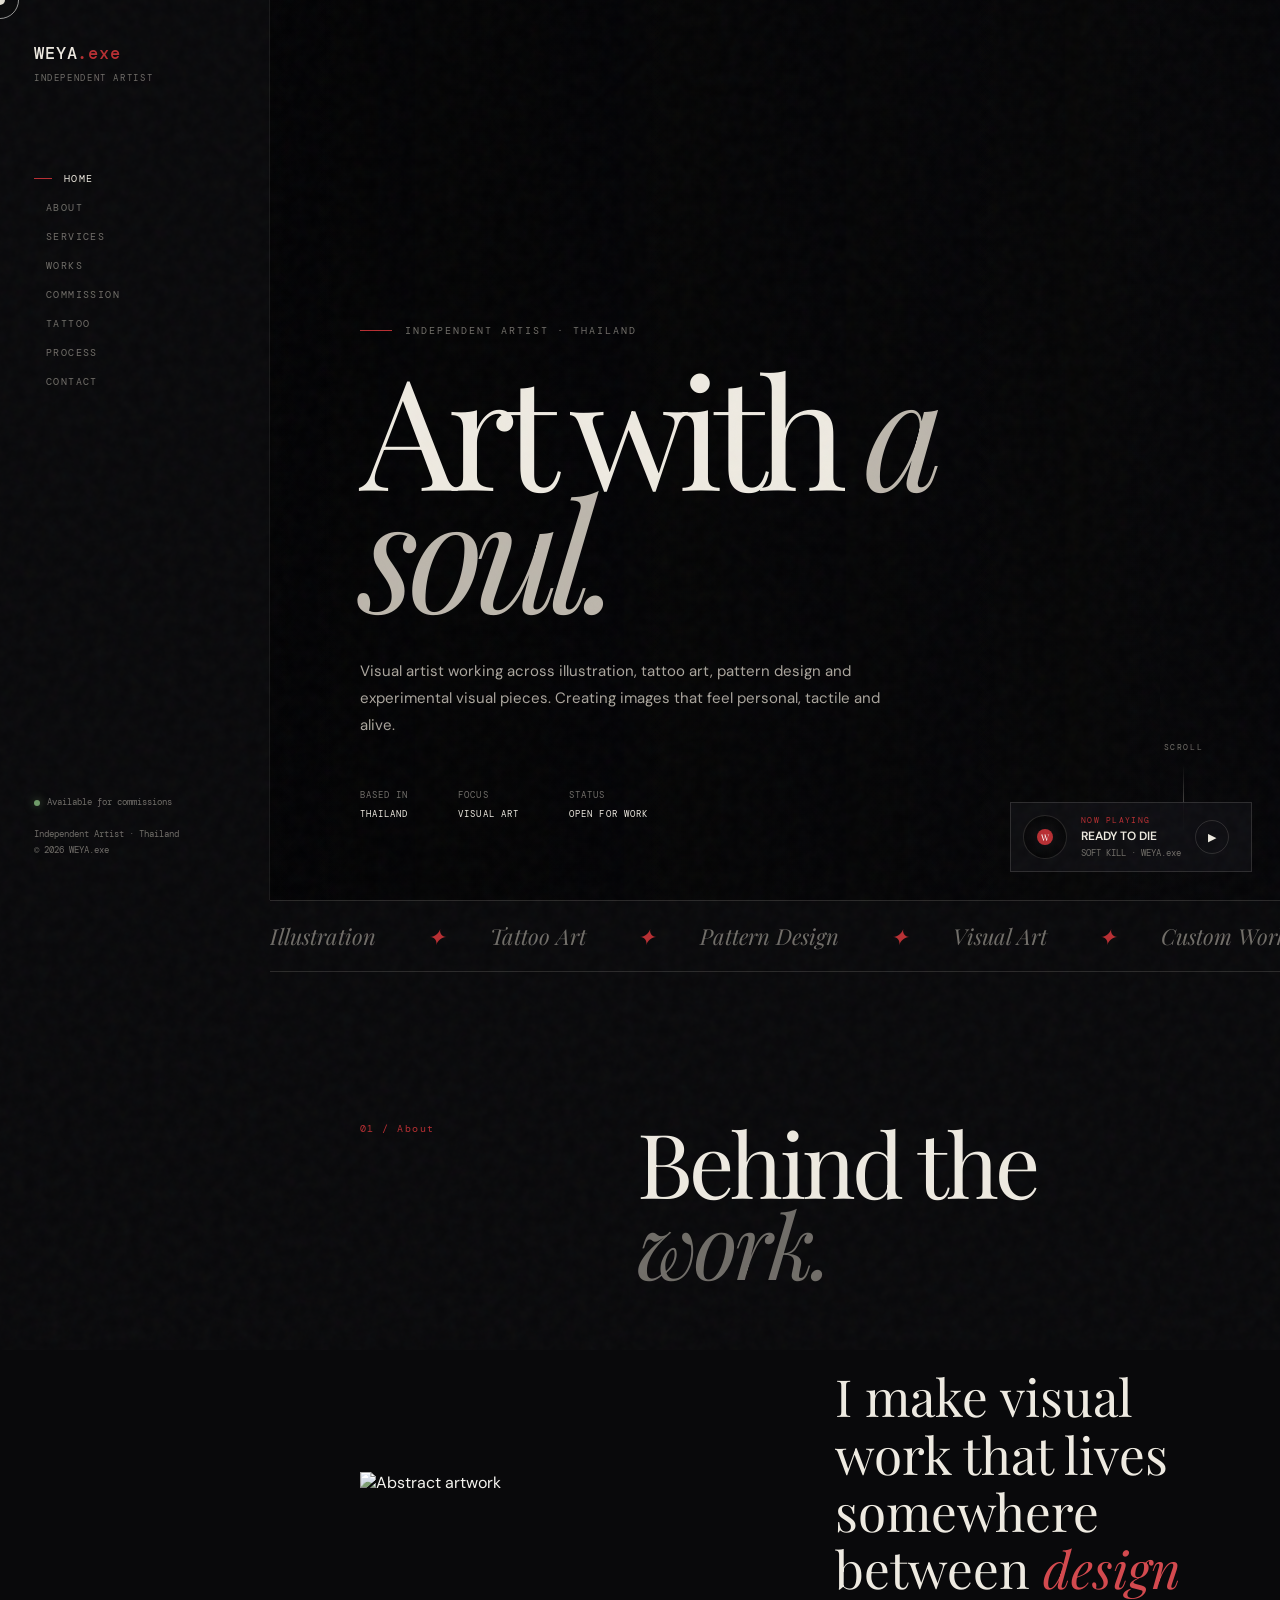
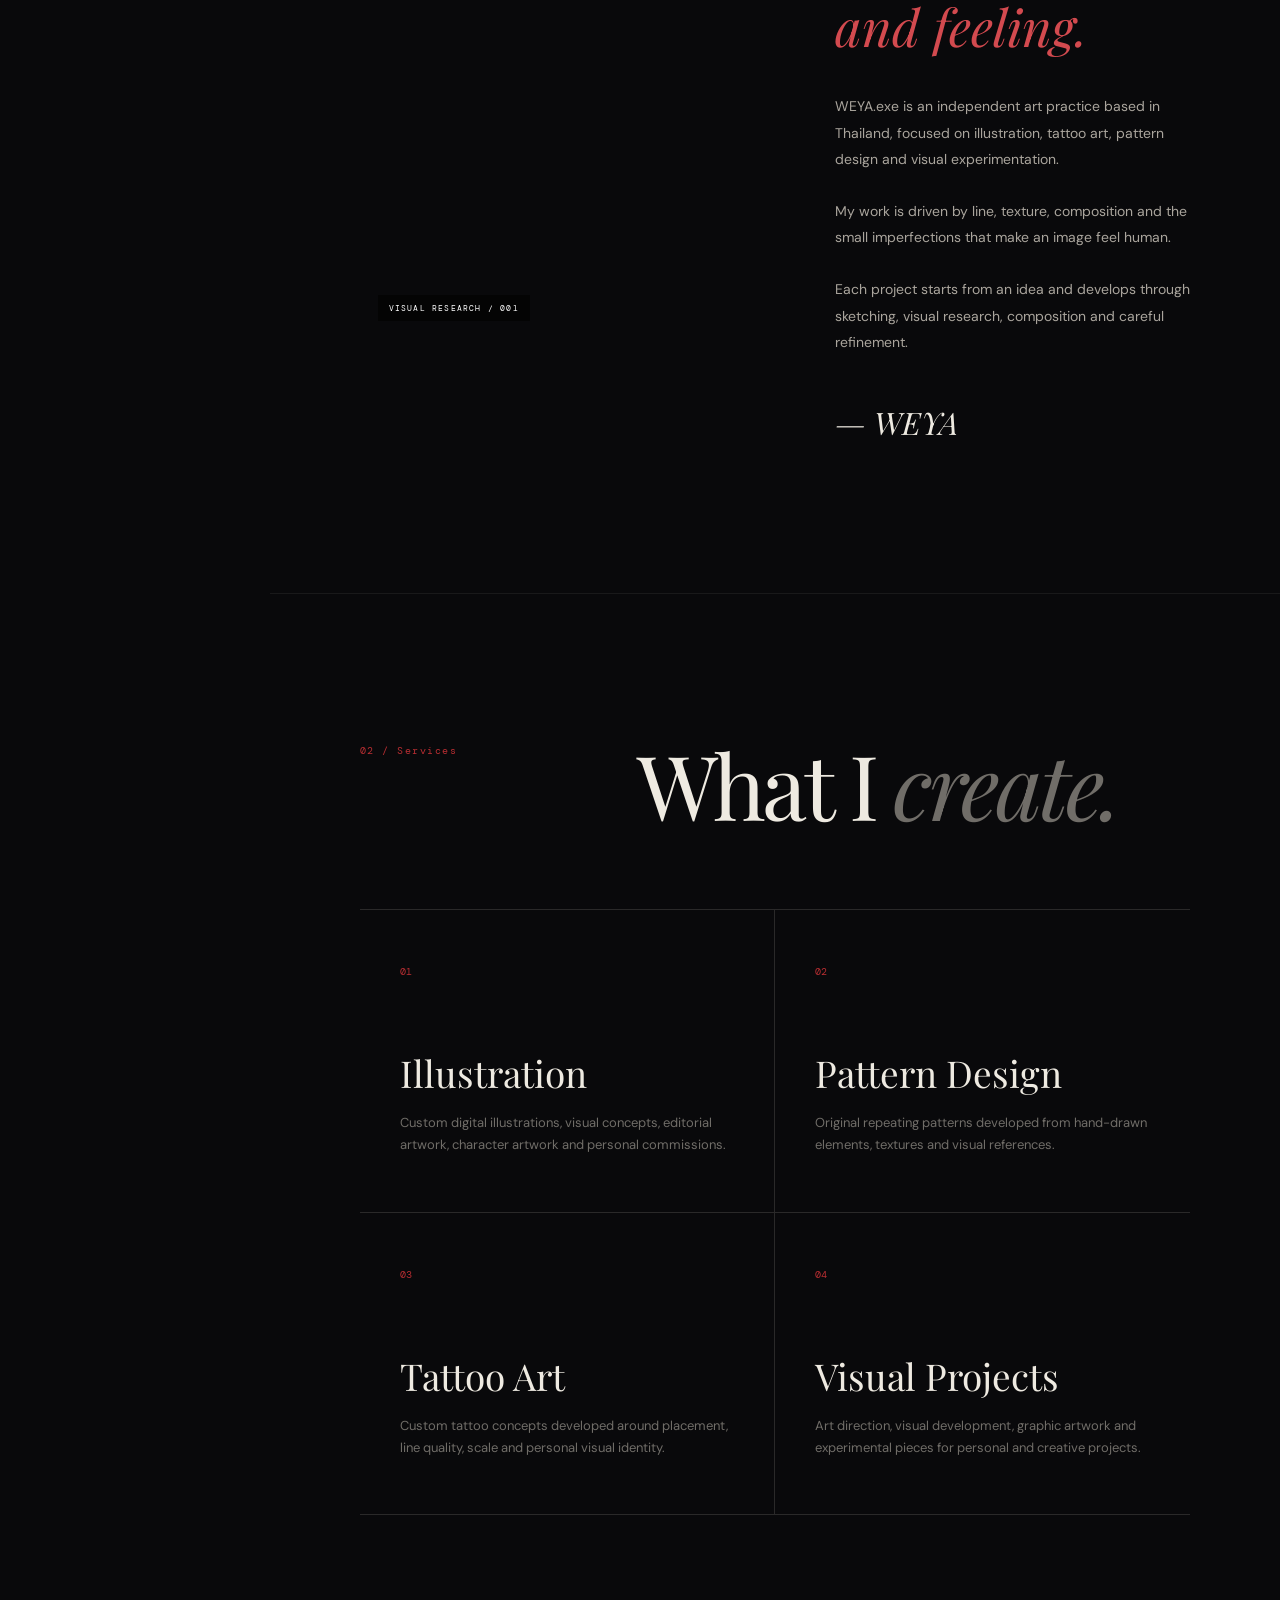
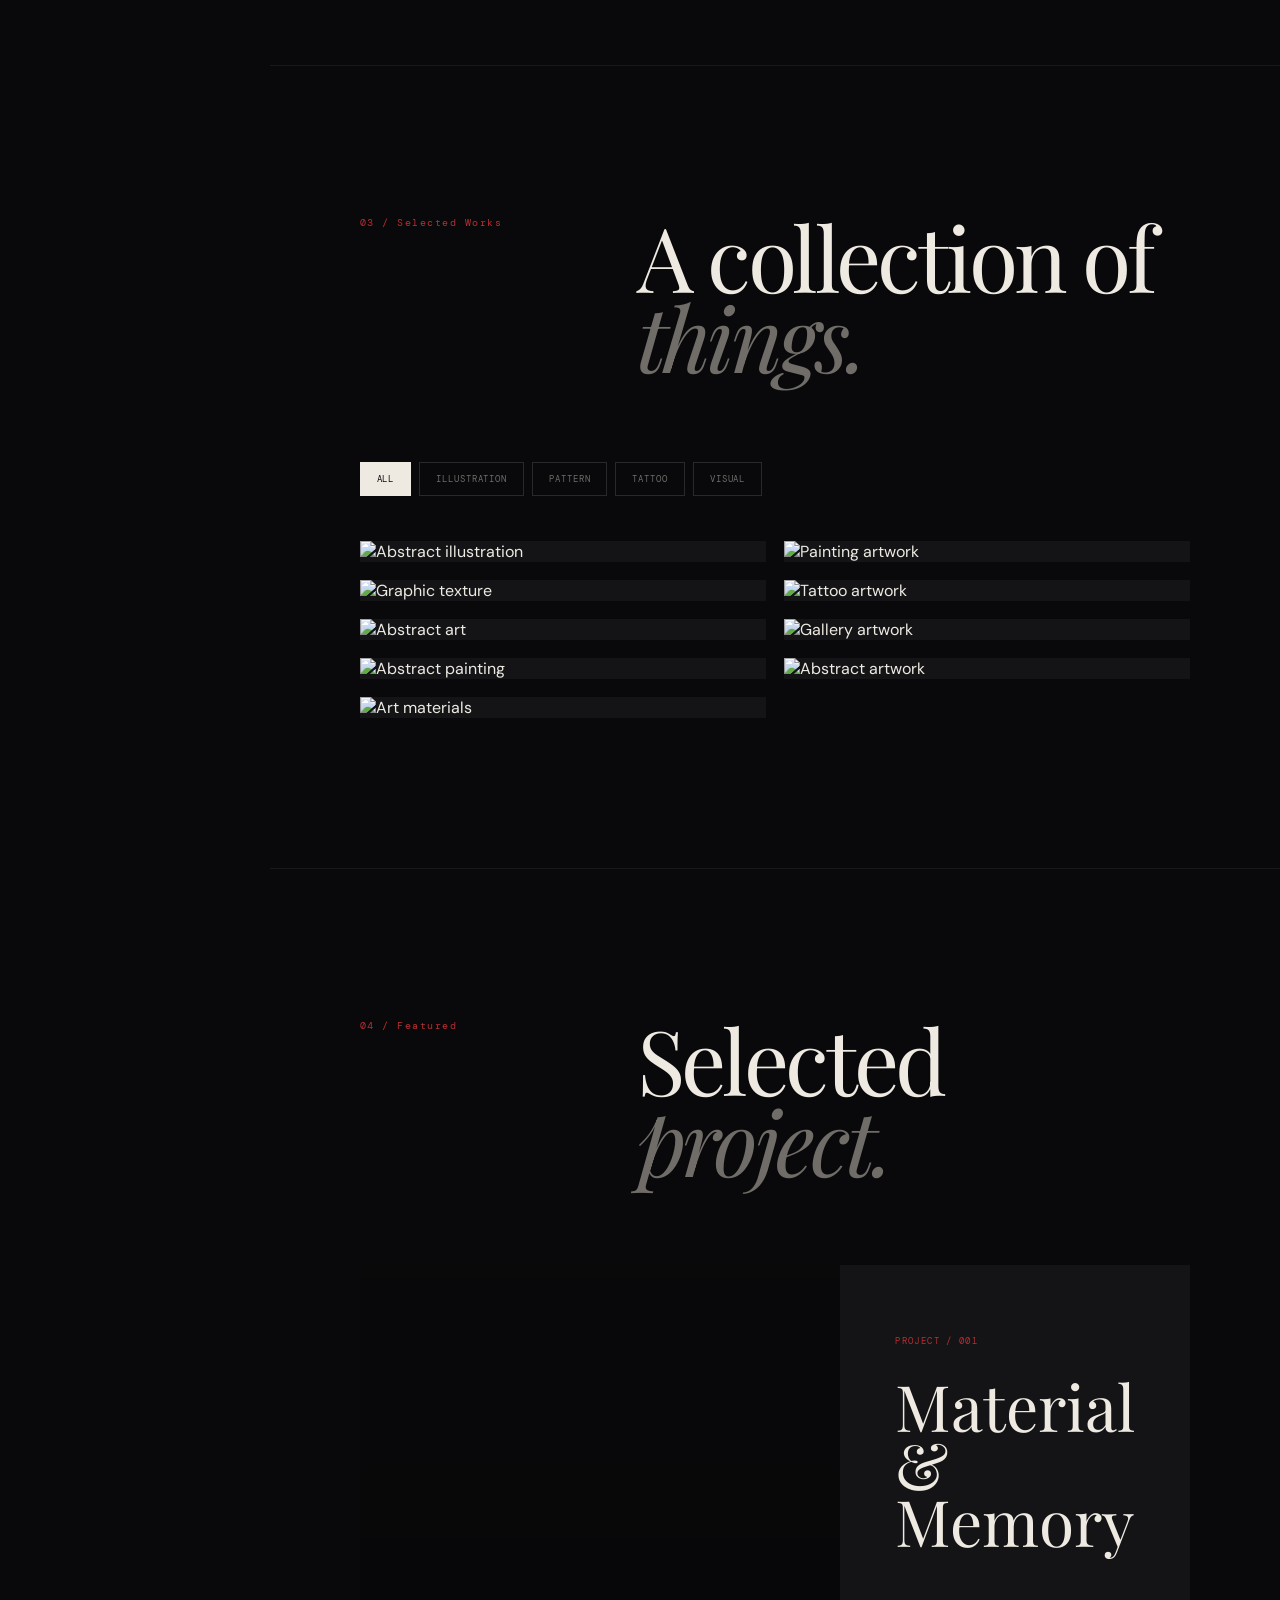
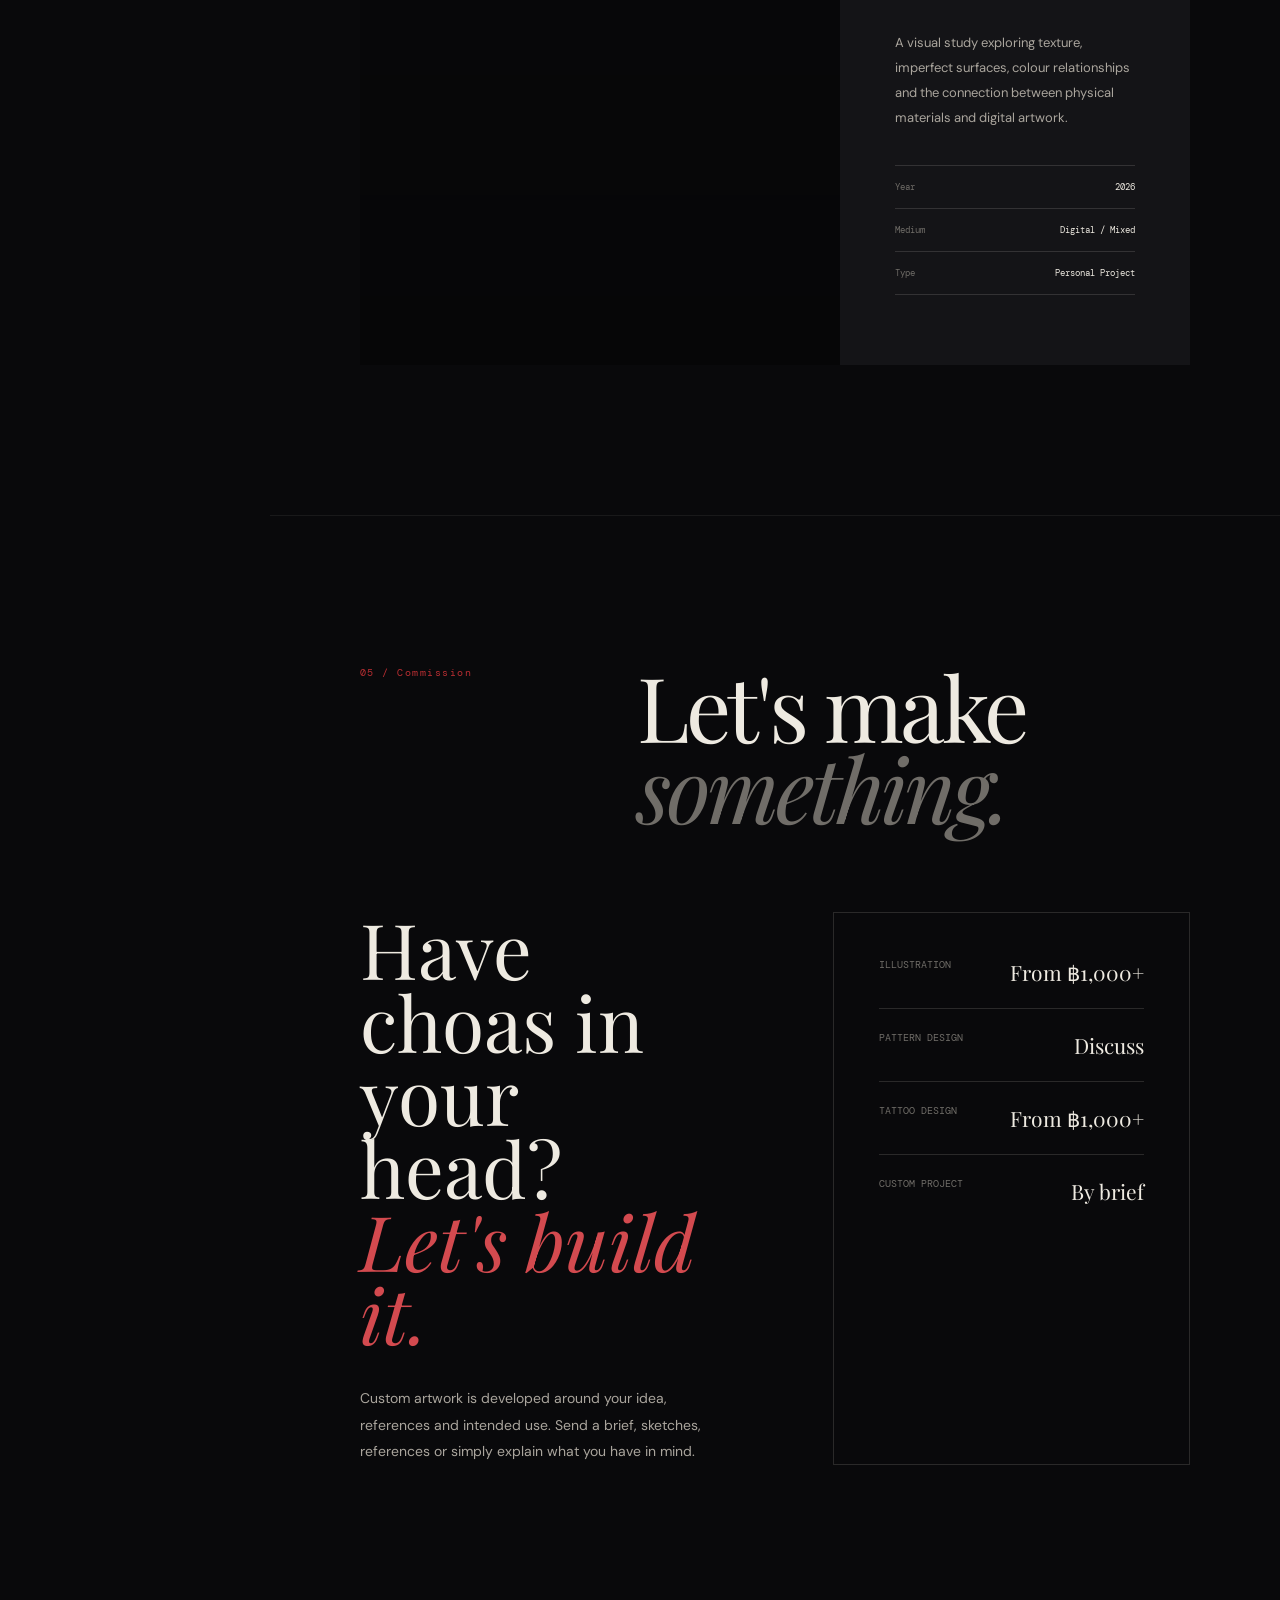
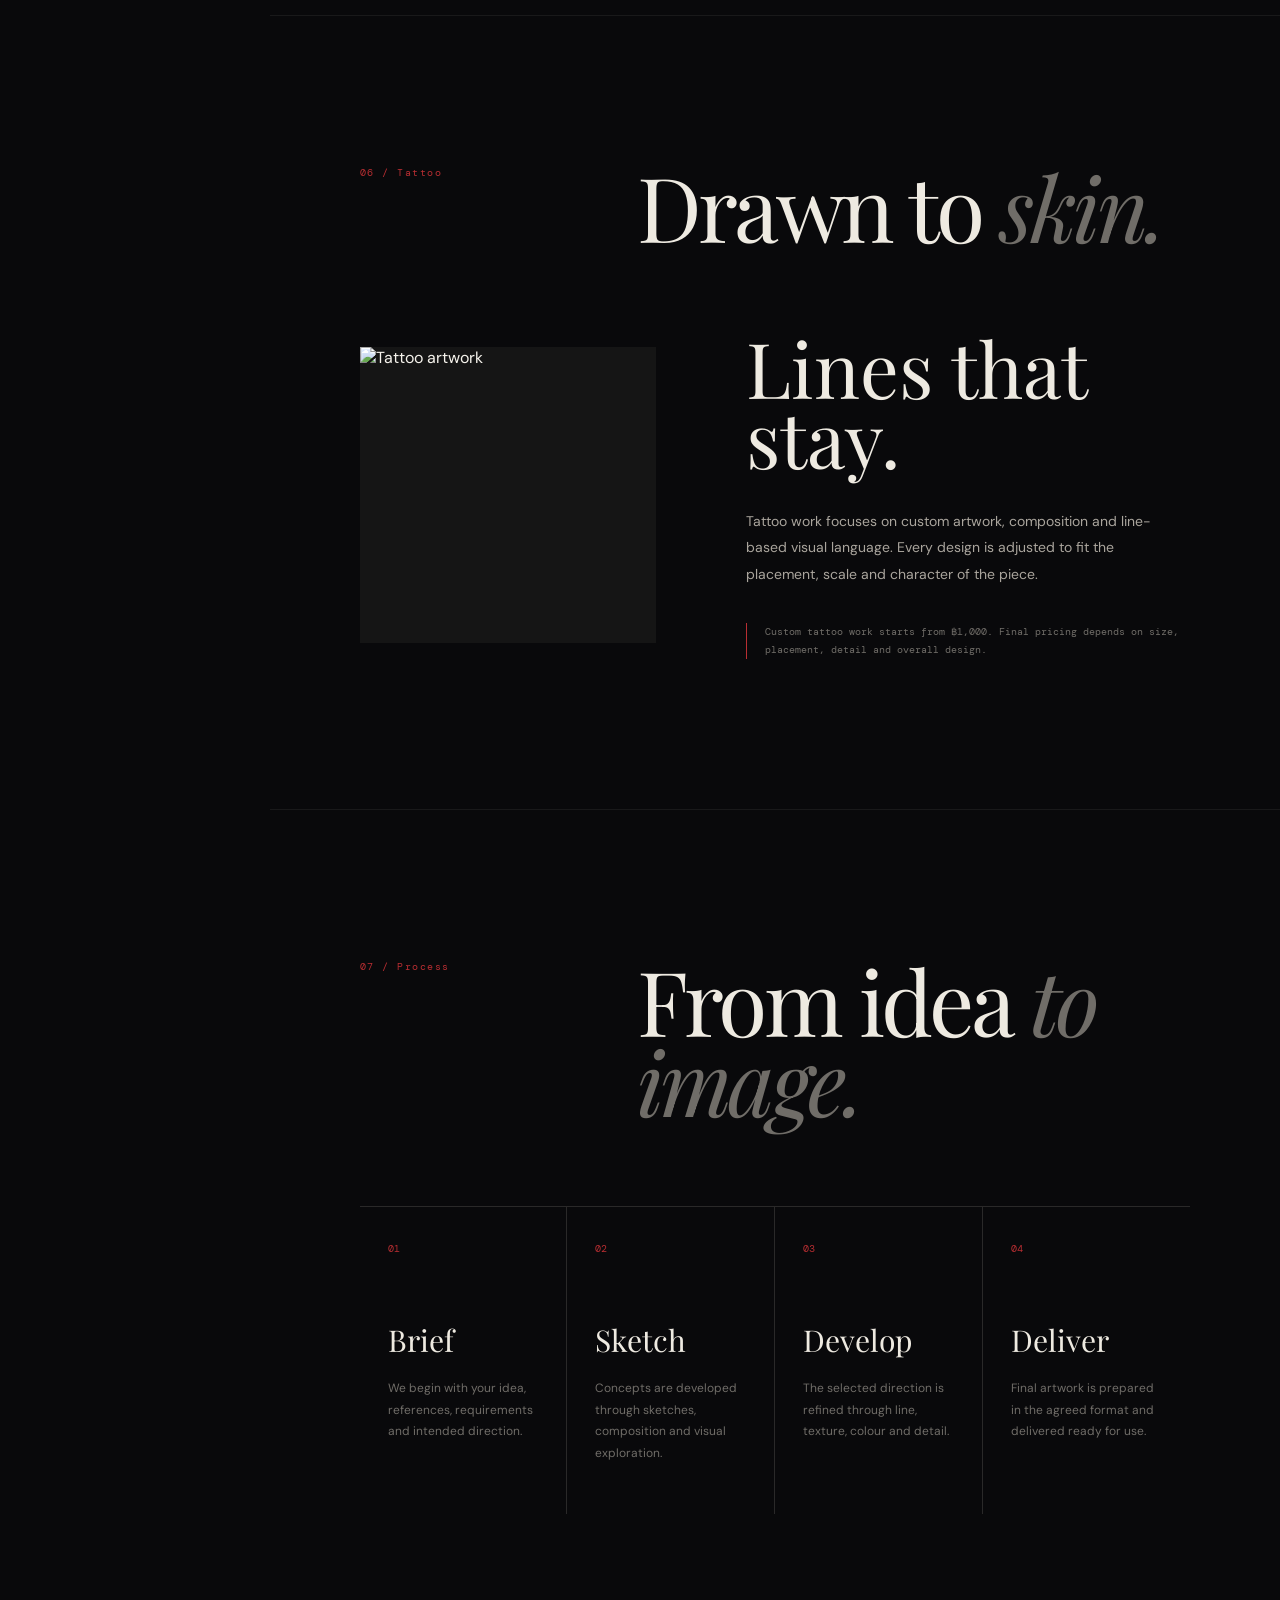
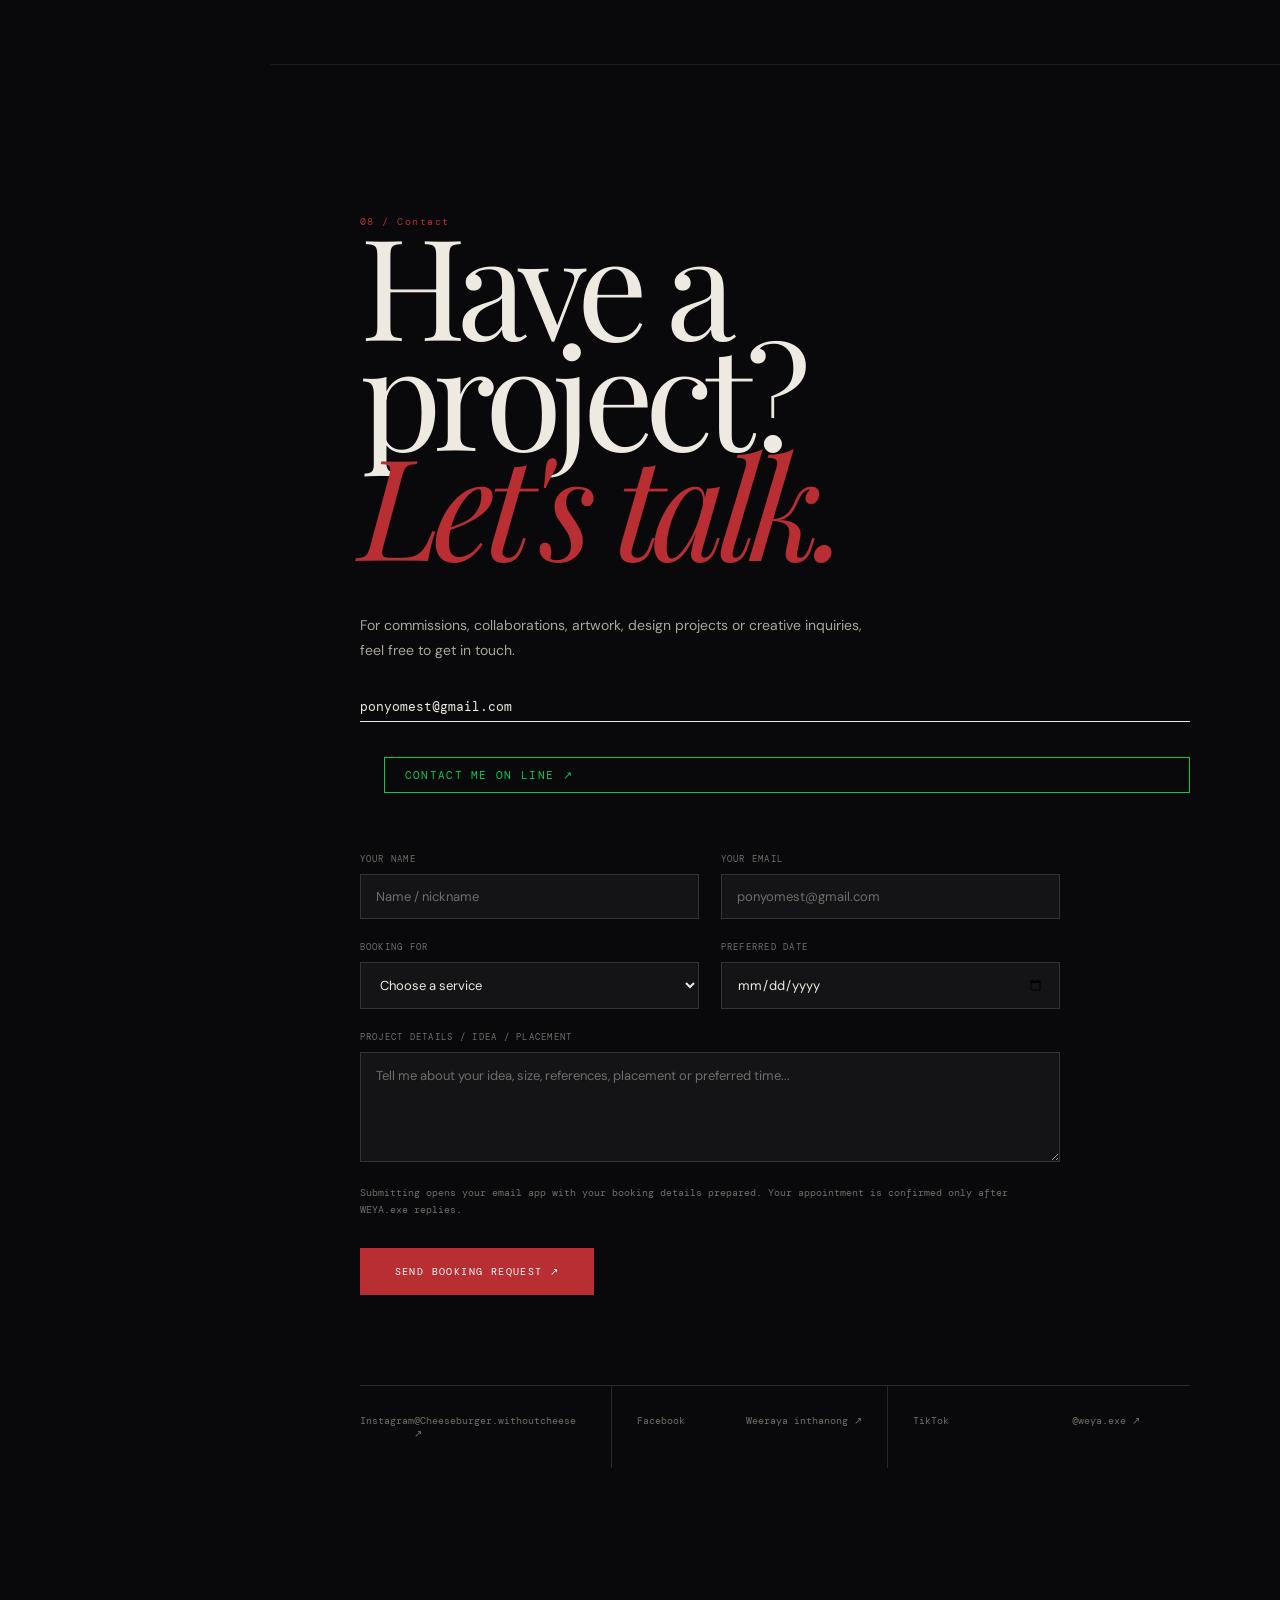
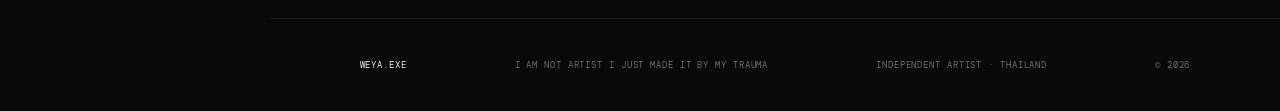
==== commit c307646a: "Update index.html" ====
--- a/index/index.html
+++ b/index/index.html
@@ -1821,6 +1821,10 @@
     background: #55555a;
 }
 
+	.line-btn{display:inline-flex;align-items:center;gap:10px;margin:35px 0 0 24px;padding:10px 20px;border:1px solid #06c755;color:#06c755;font-family:var(--mono);font-size:11px;letter-spacing:.12em;text-transform:uppercase;transition:background .3s,color .3s}
+.line-btn:hover{background:#06c755;color:#fff}
+@media(max-width:800px){.line-btn{margin-left:0;display:flex;width:fit-content}}
+
 </style>
 </head>
 
@@ -2903,6 +2907,9 @@
 
         ponyomest@gmail.com
 
+		<a href="https://line.me/ti/p/~weya.exe" target="_blank" rel="noopener noreferrer" class="line-btn reveal">Contact me on LINE ↗</a>
+
+
     </a>
 
     <form class="booking-form reveal" id="bookingForm">
@@ -2912,7 +2919,7 @@
         </div>
         <div class="field">
             <label for="bookingEmail">Your email</label>
-            <input id="bookingEmail" name="email" type="email" placeholder="you@example.com" required>
+            <input id="bookingEmail" name="email" type="email" placeholder="ponyomest@gmail.com" required>
         </div>
         <div class="field">
             <label for="bookingType">Booking for</label>
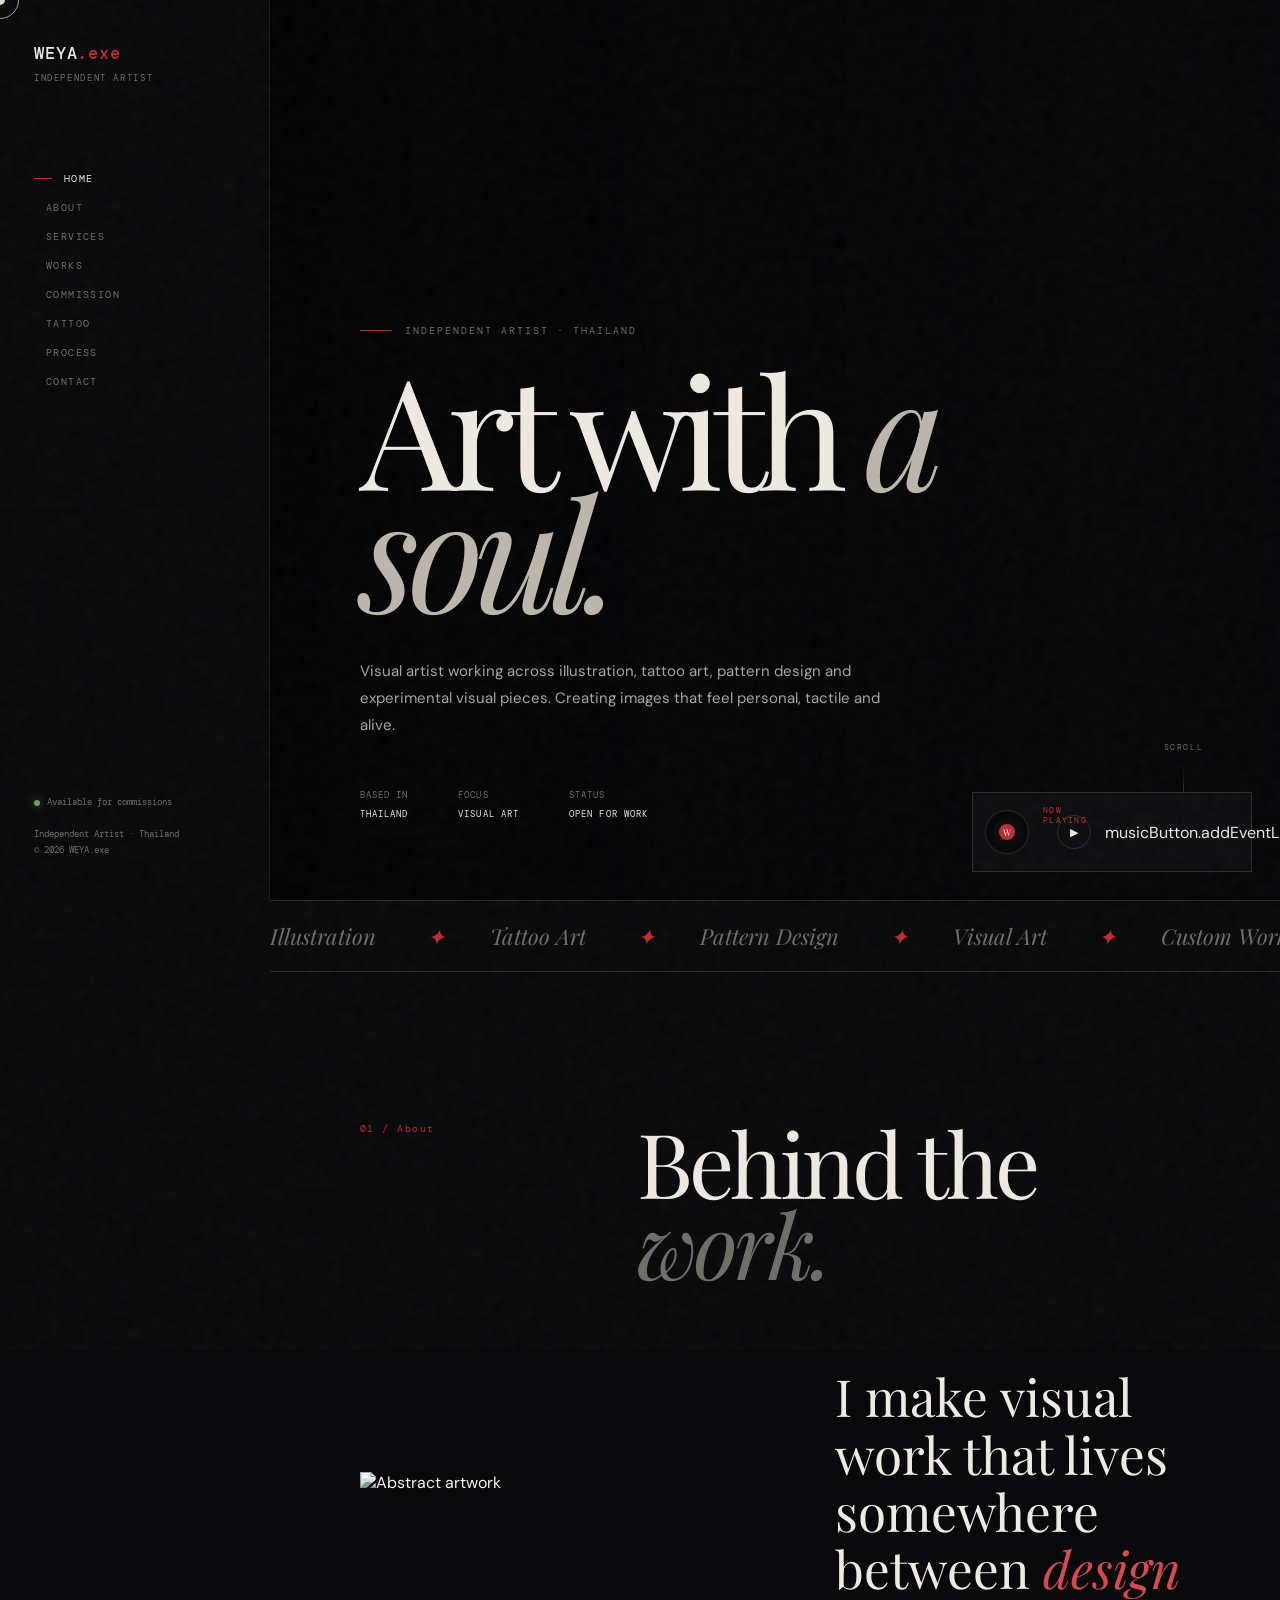
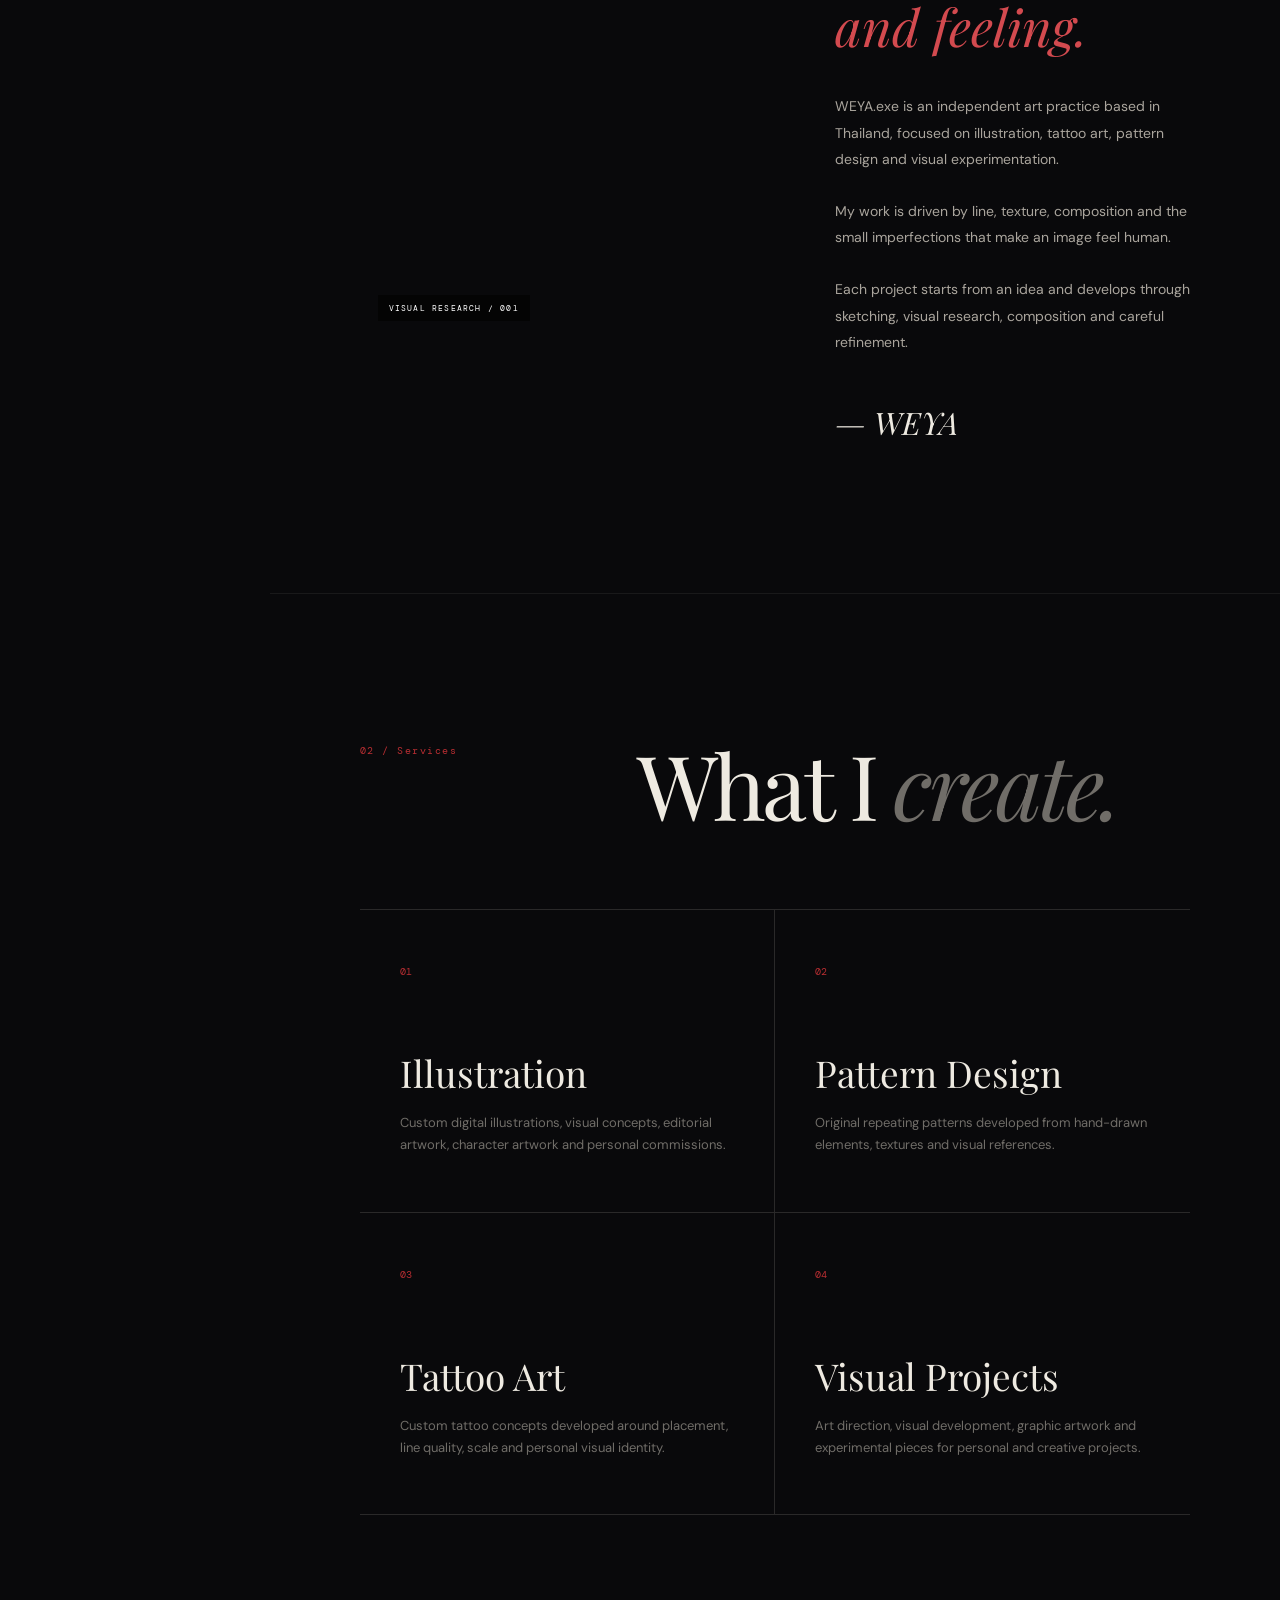
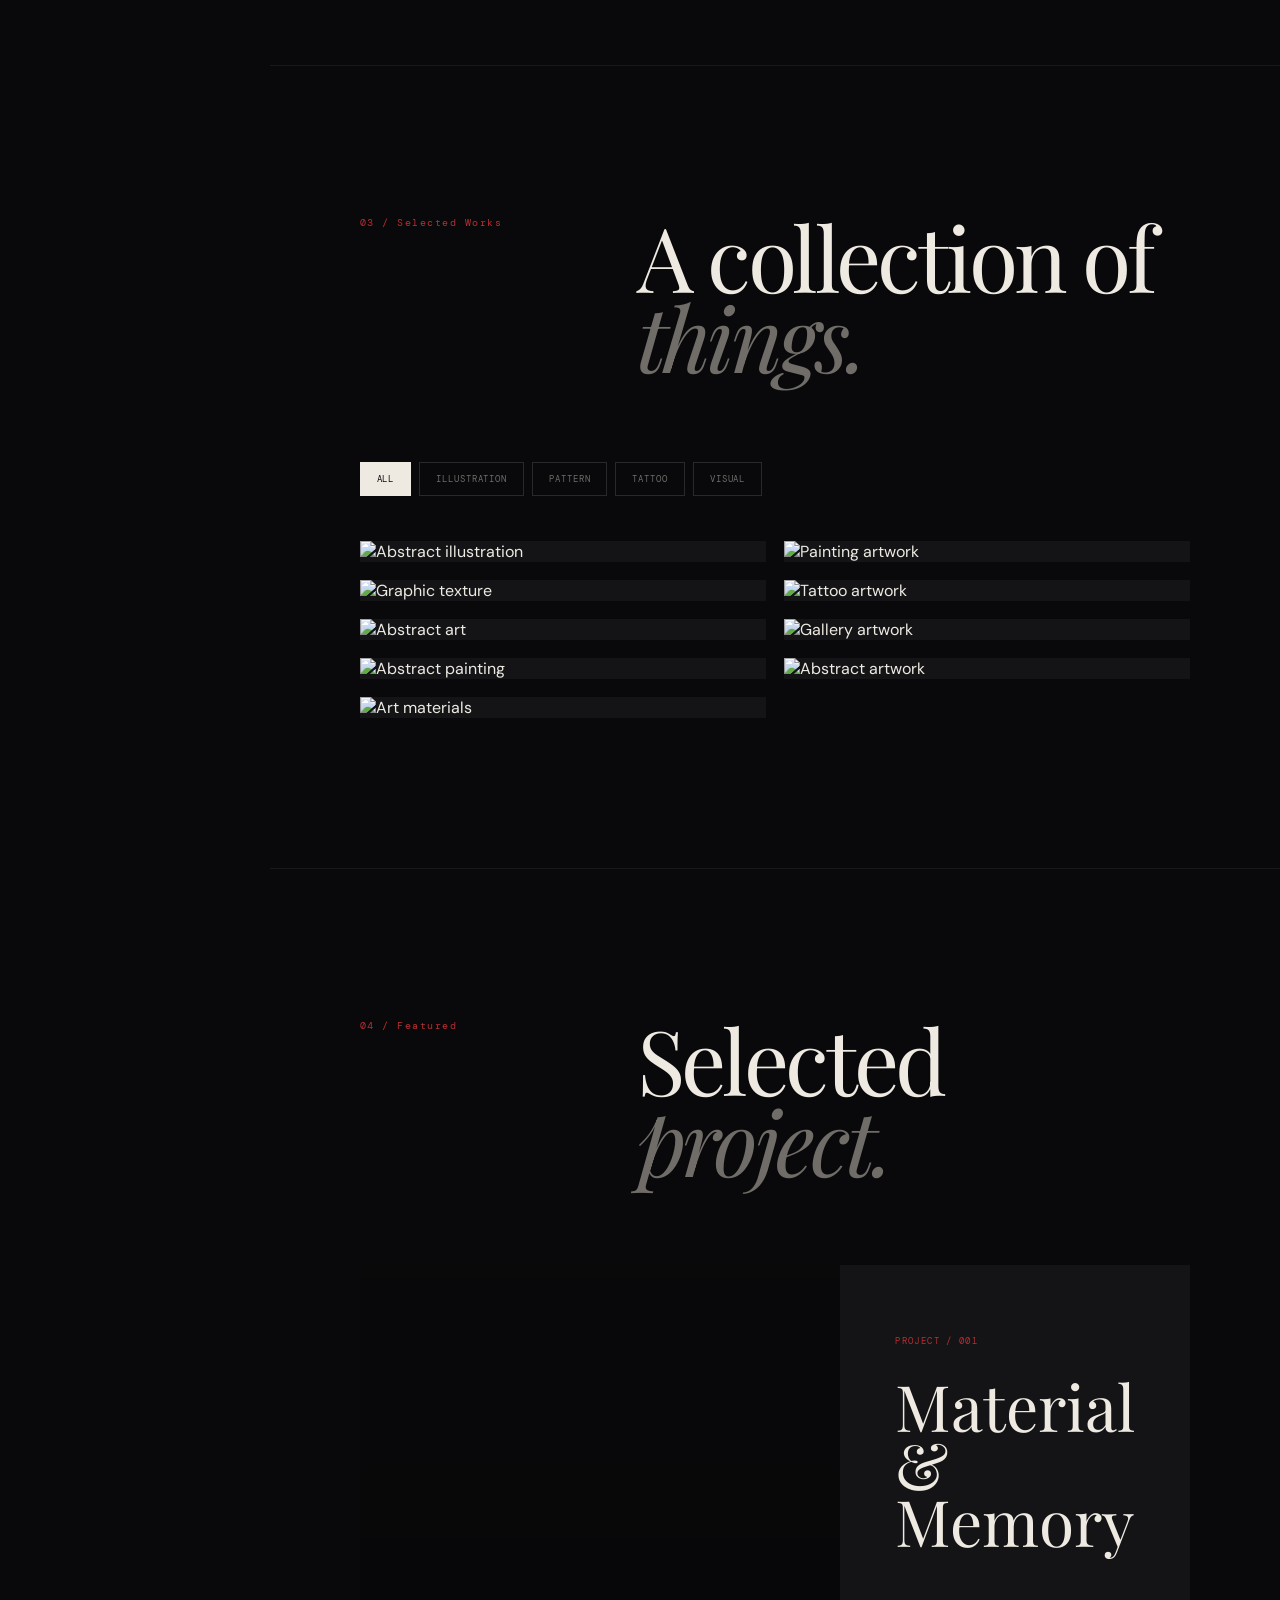
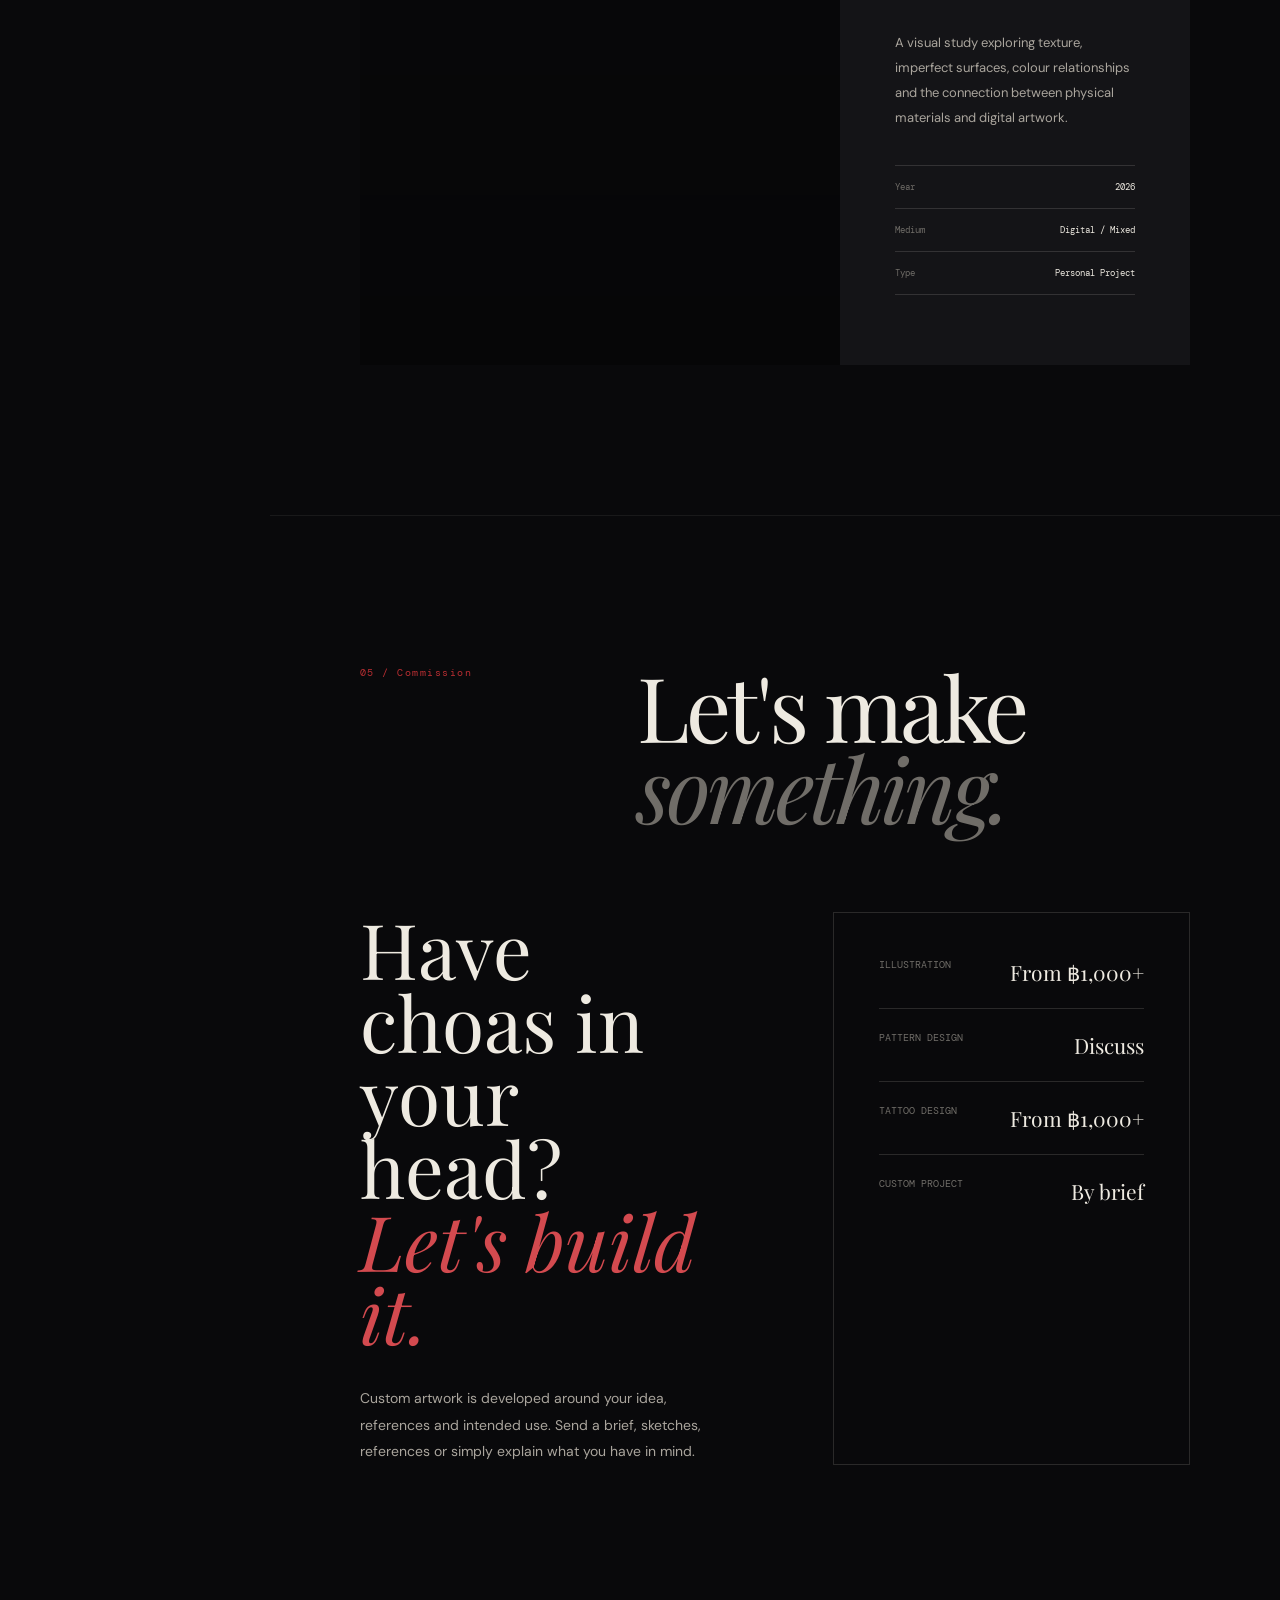
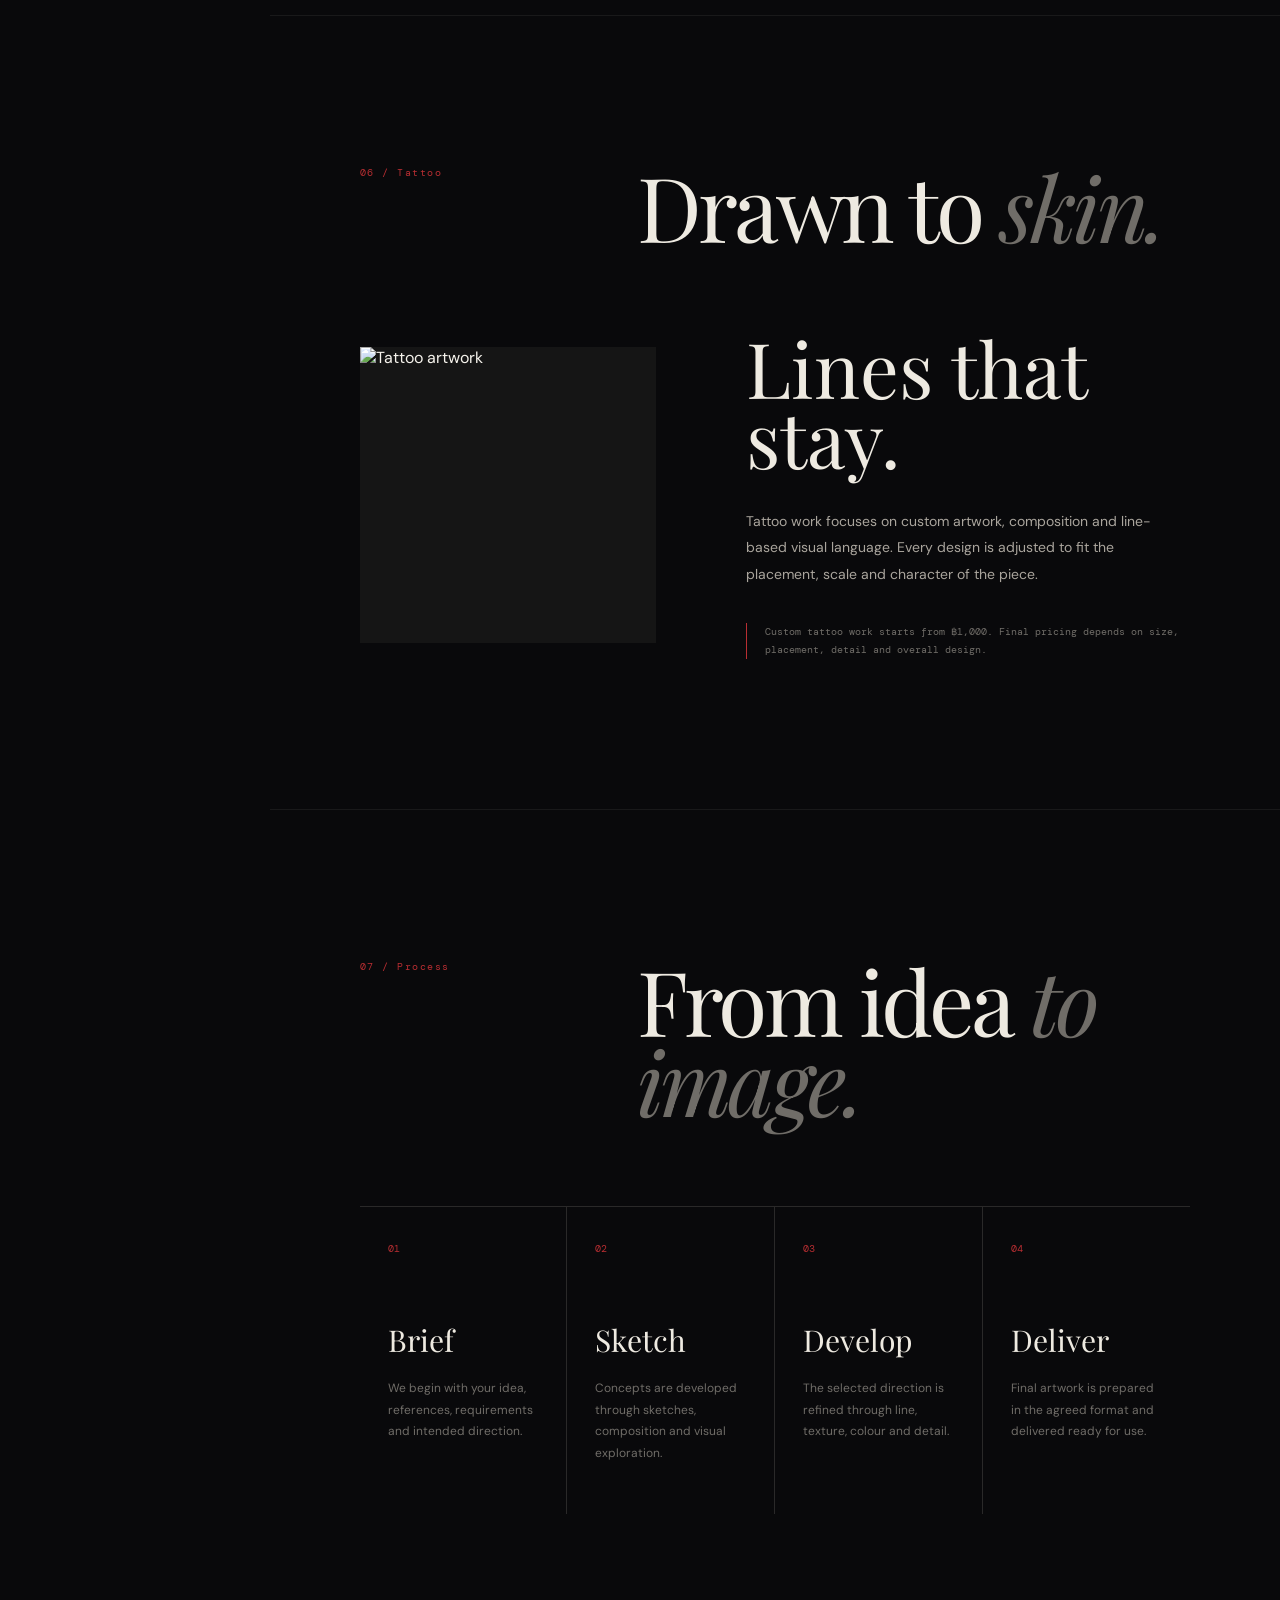
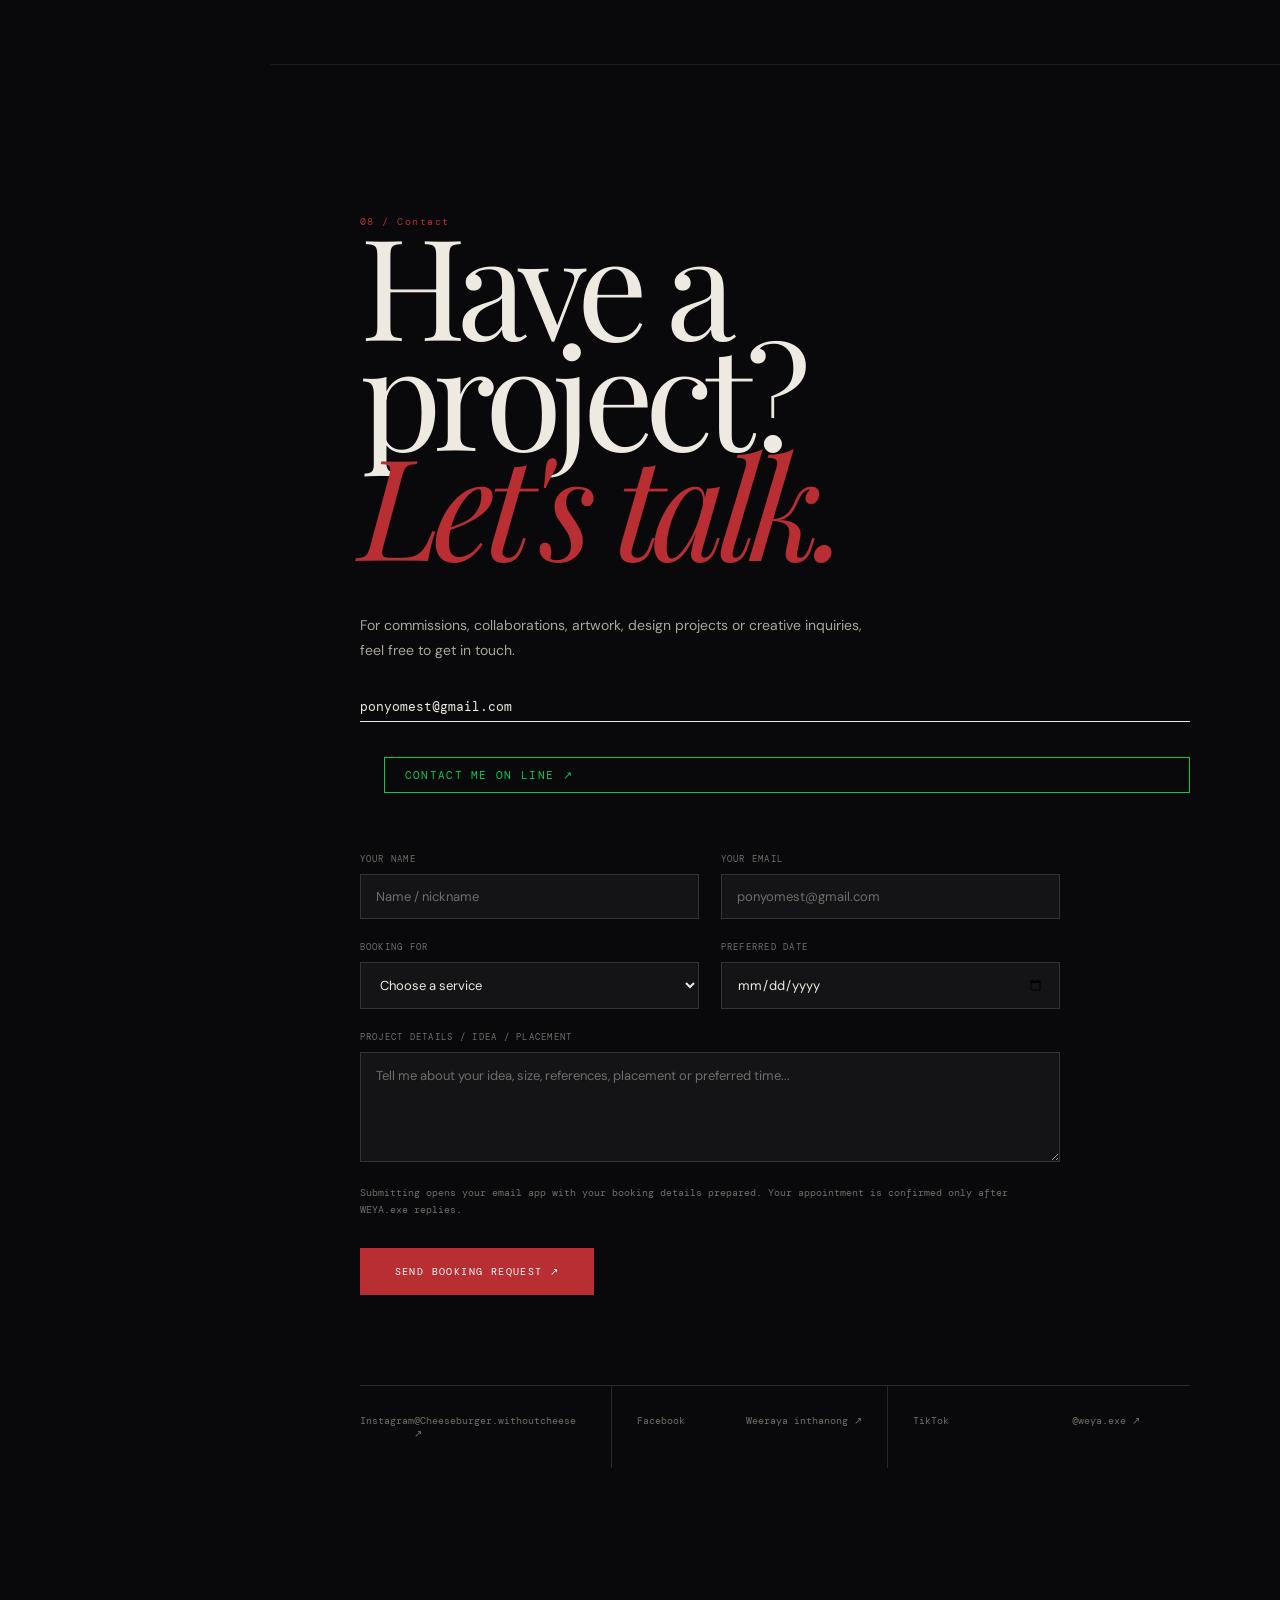
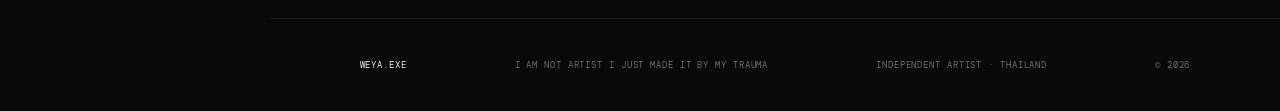
==== commit bc2e2895: "Update index.html" ====
--- a/index/index.html
+++ b/index/index.html
@@ -3438,6 +3438,8 @@
     </button>
 
     <audio id="bgMusic" loop preload="auto" src="assets/music/Soft Kill - Ready To Die.mp3"></audio>
+
+	    musicButton.addEventListener
 
 
 </div>
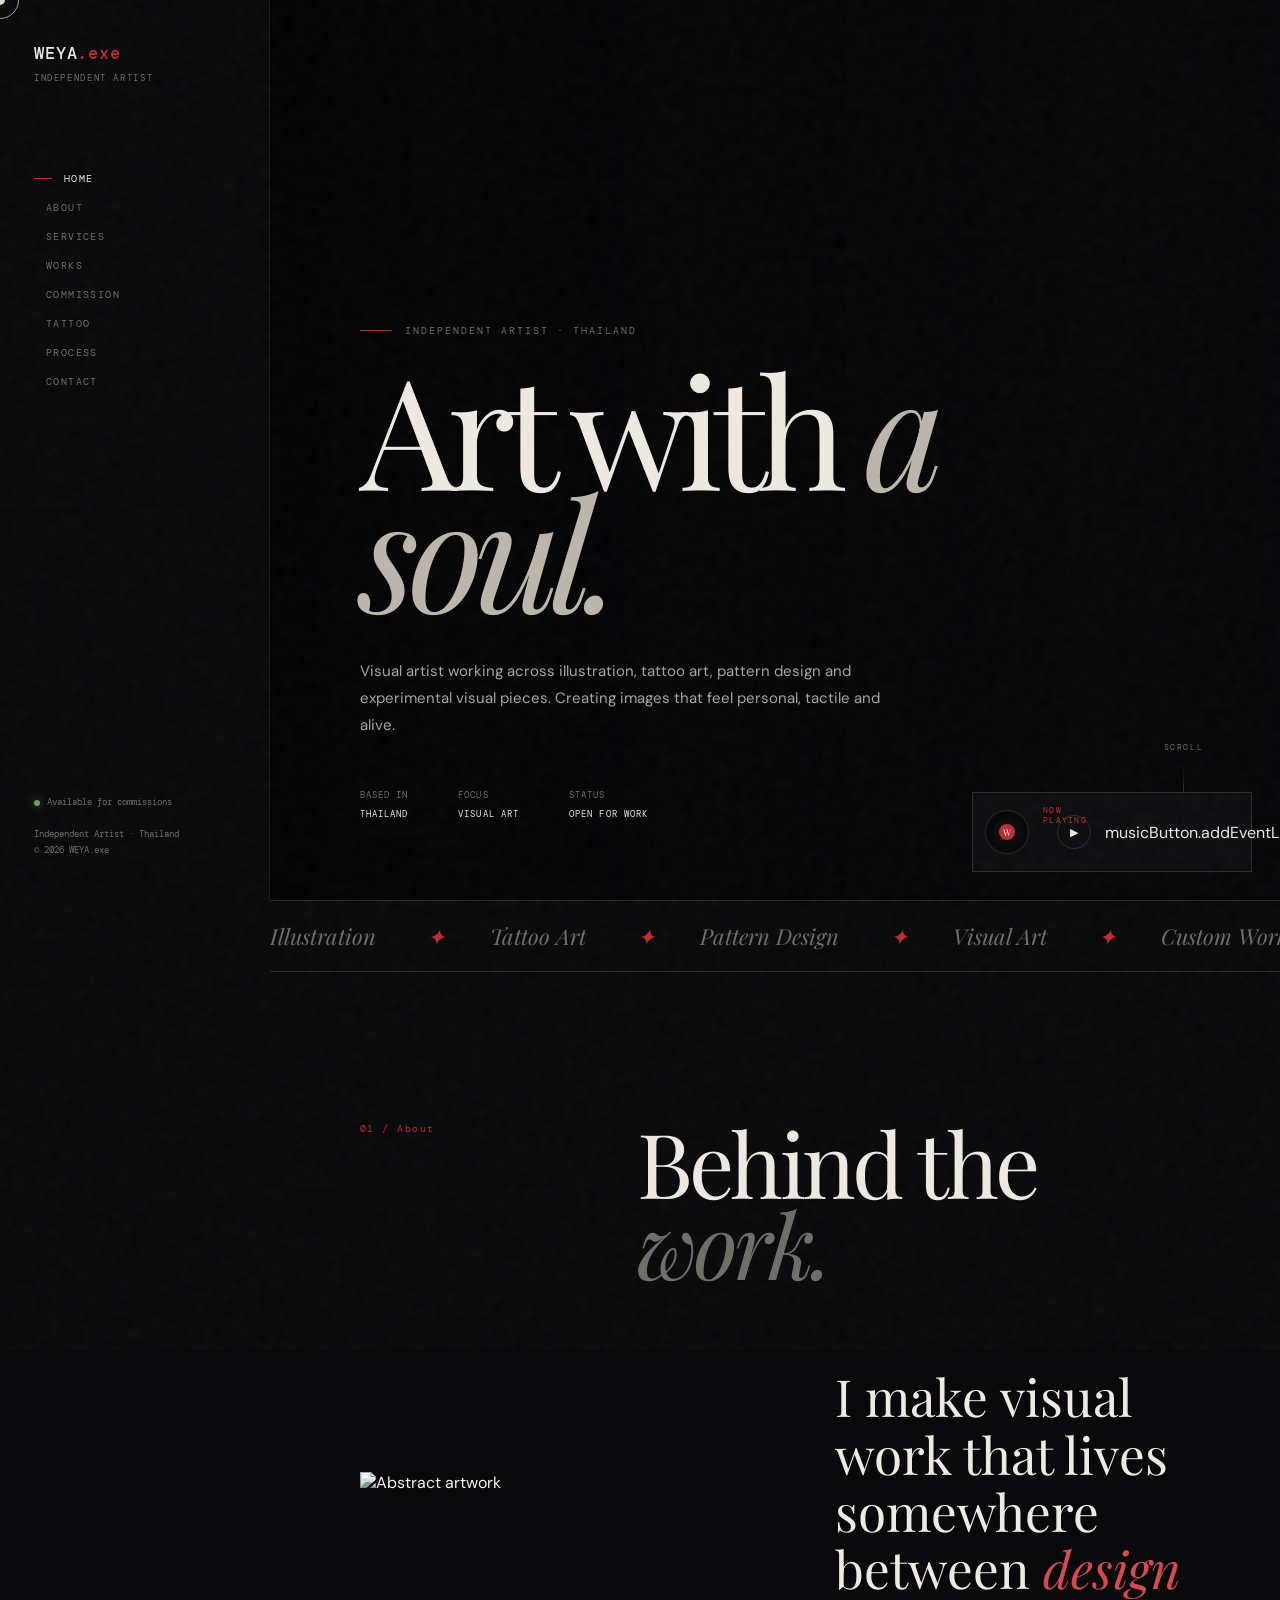
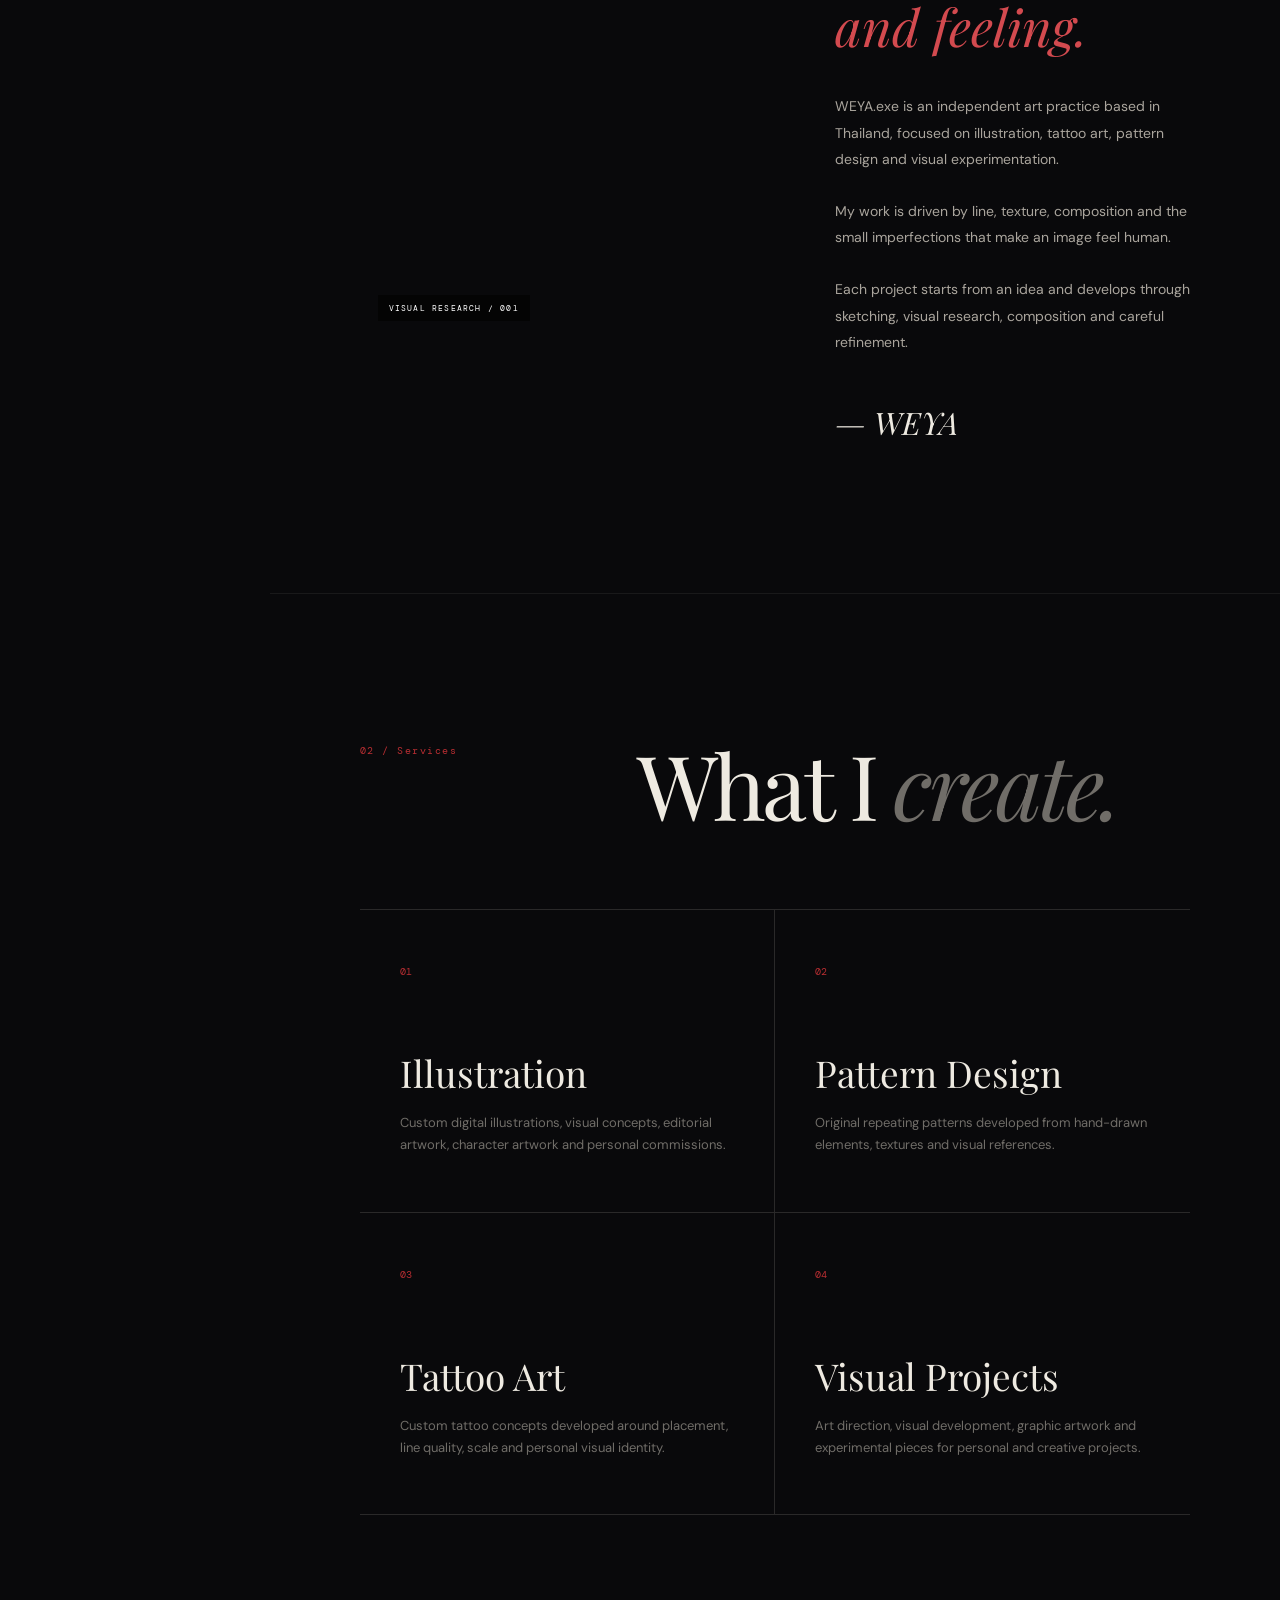
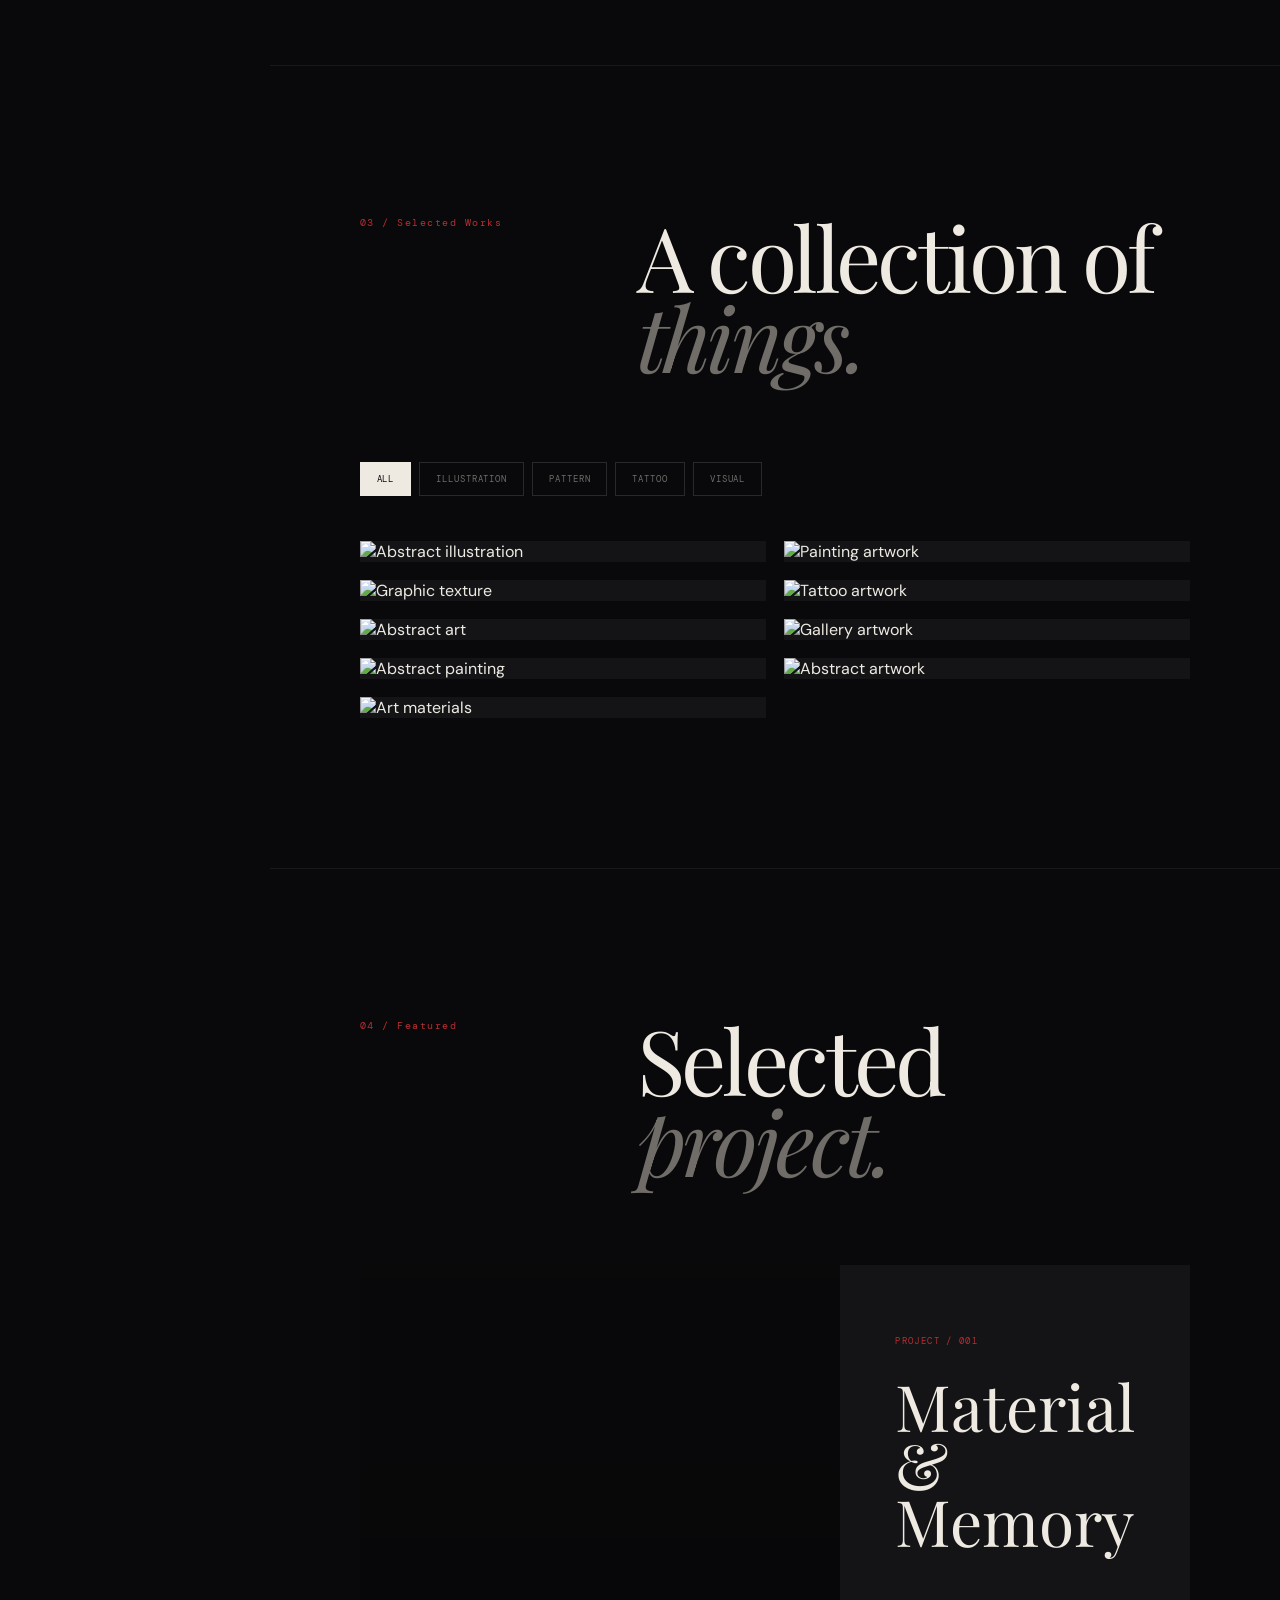
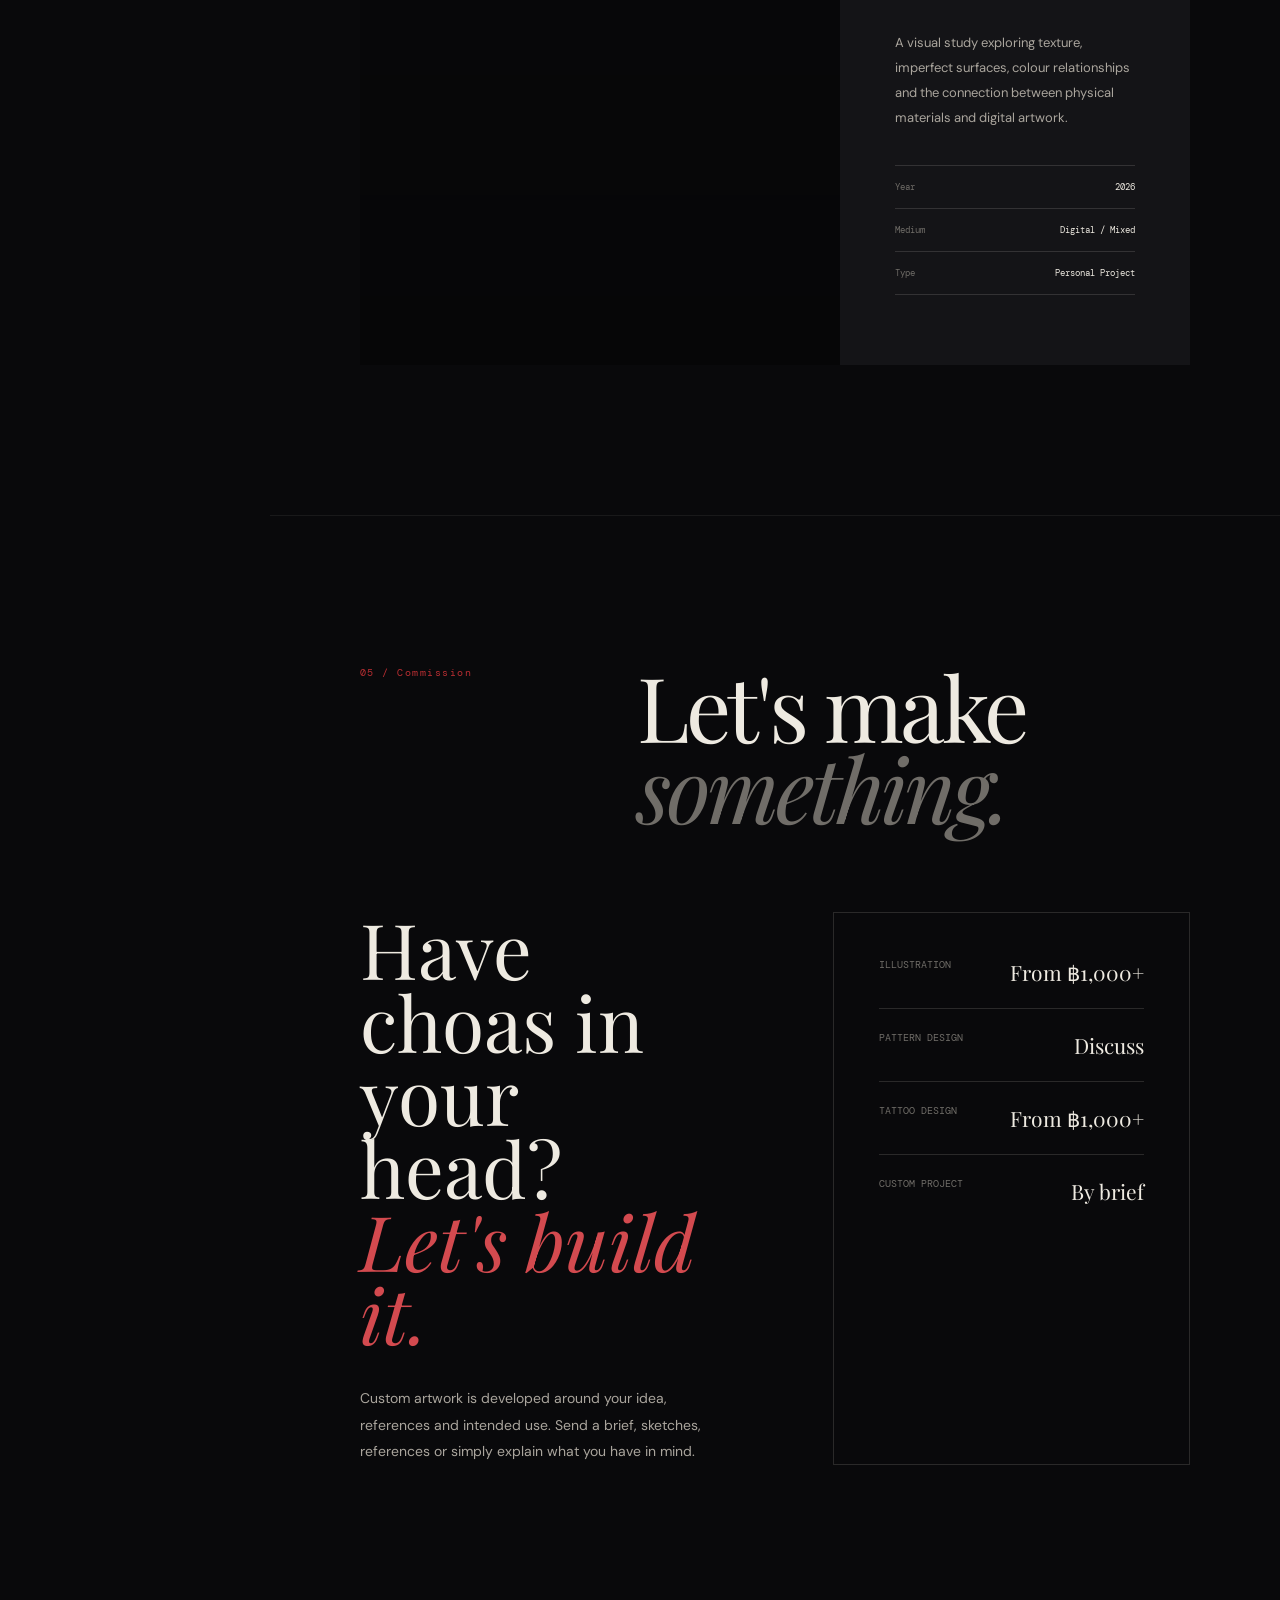
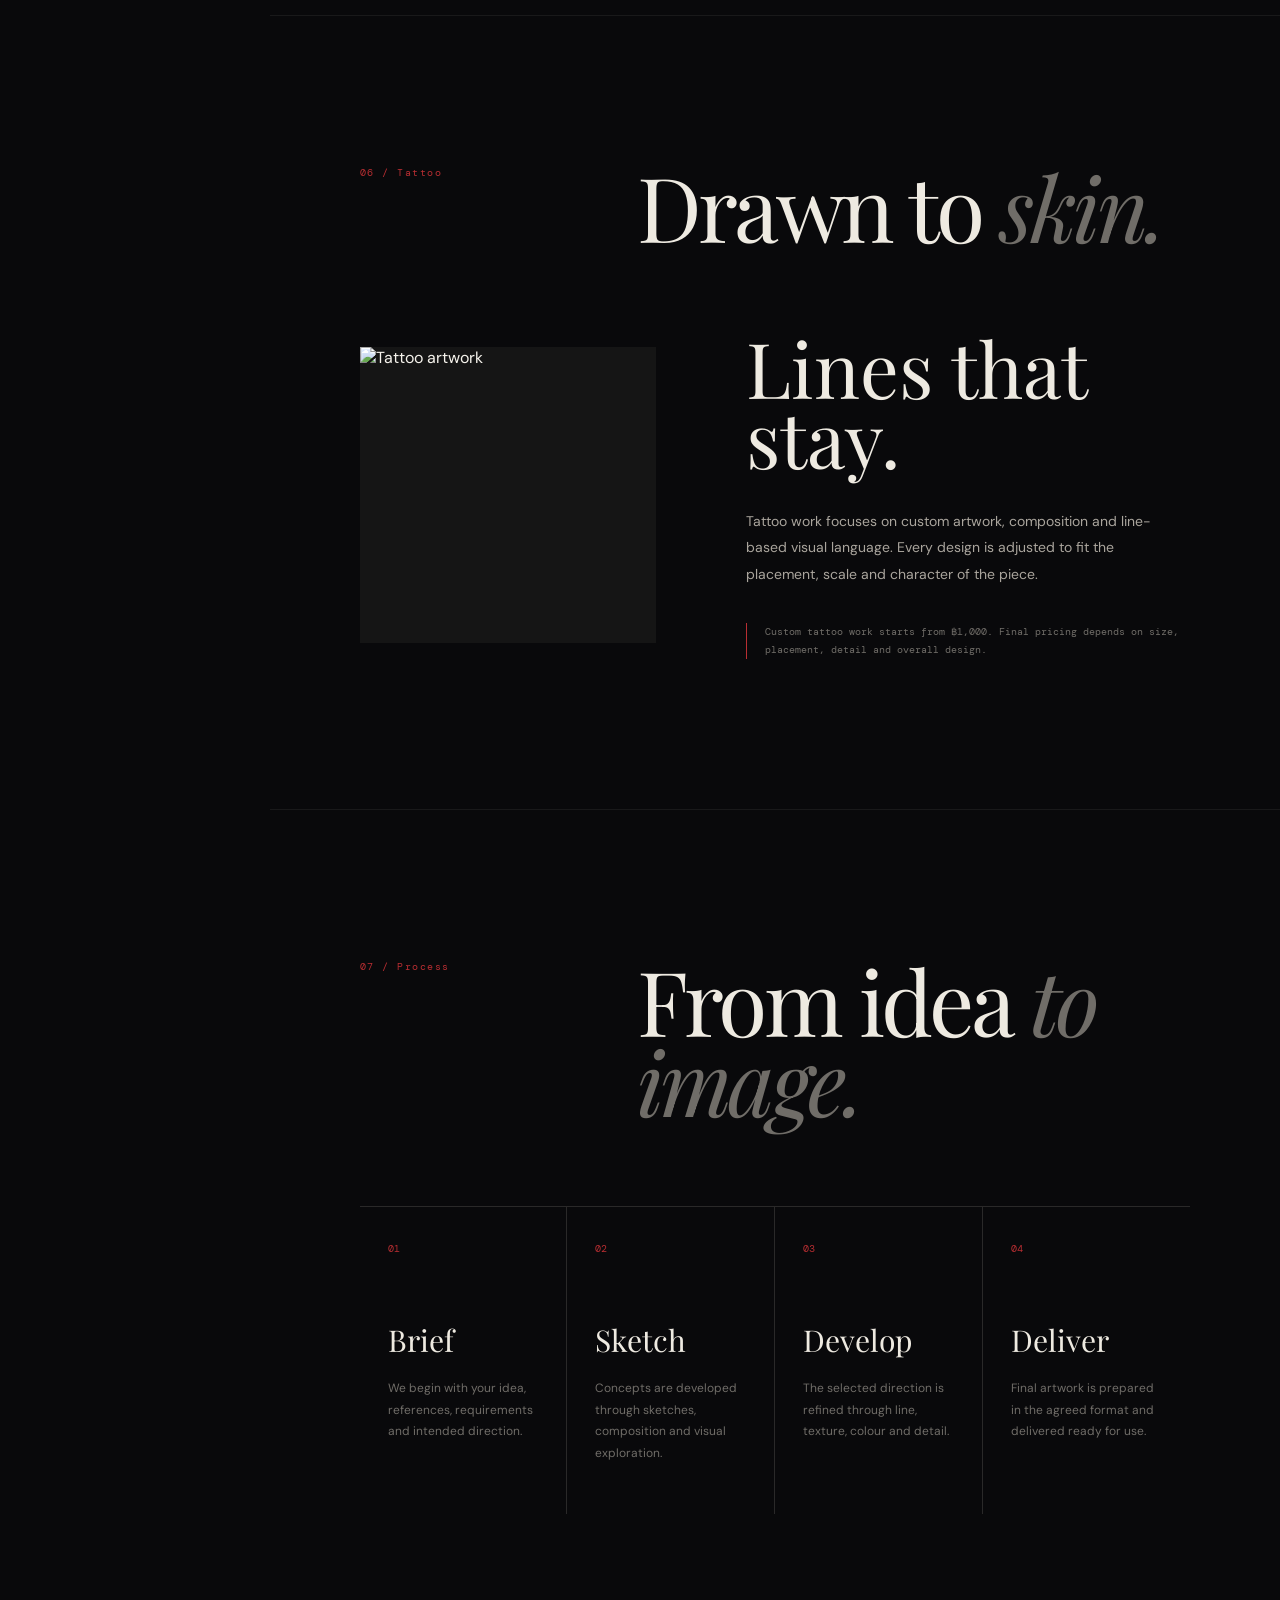
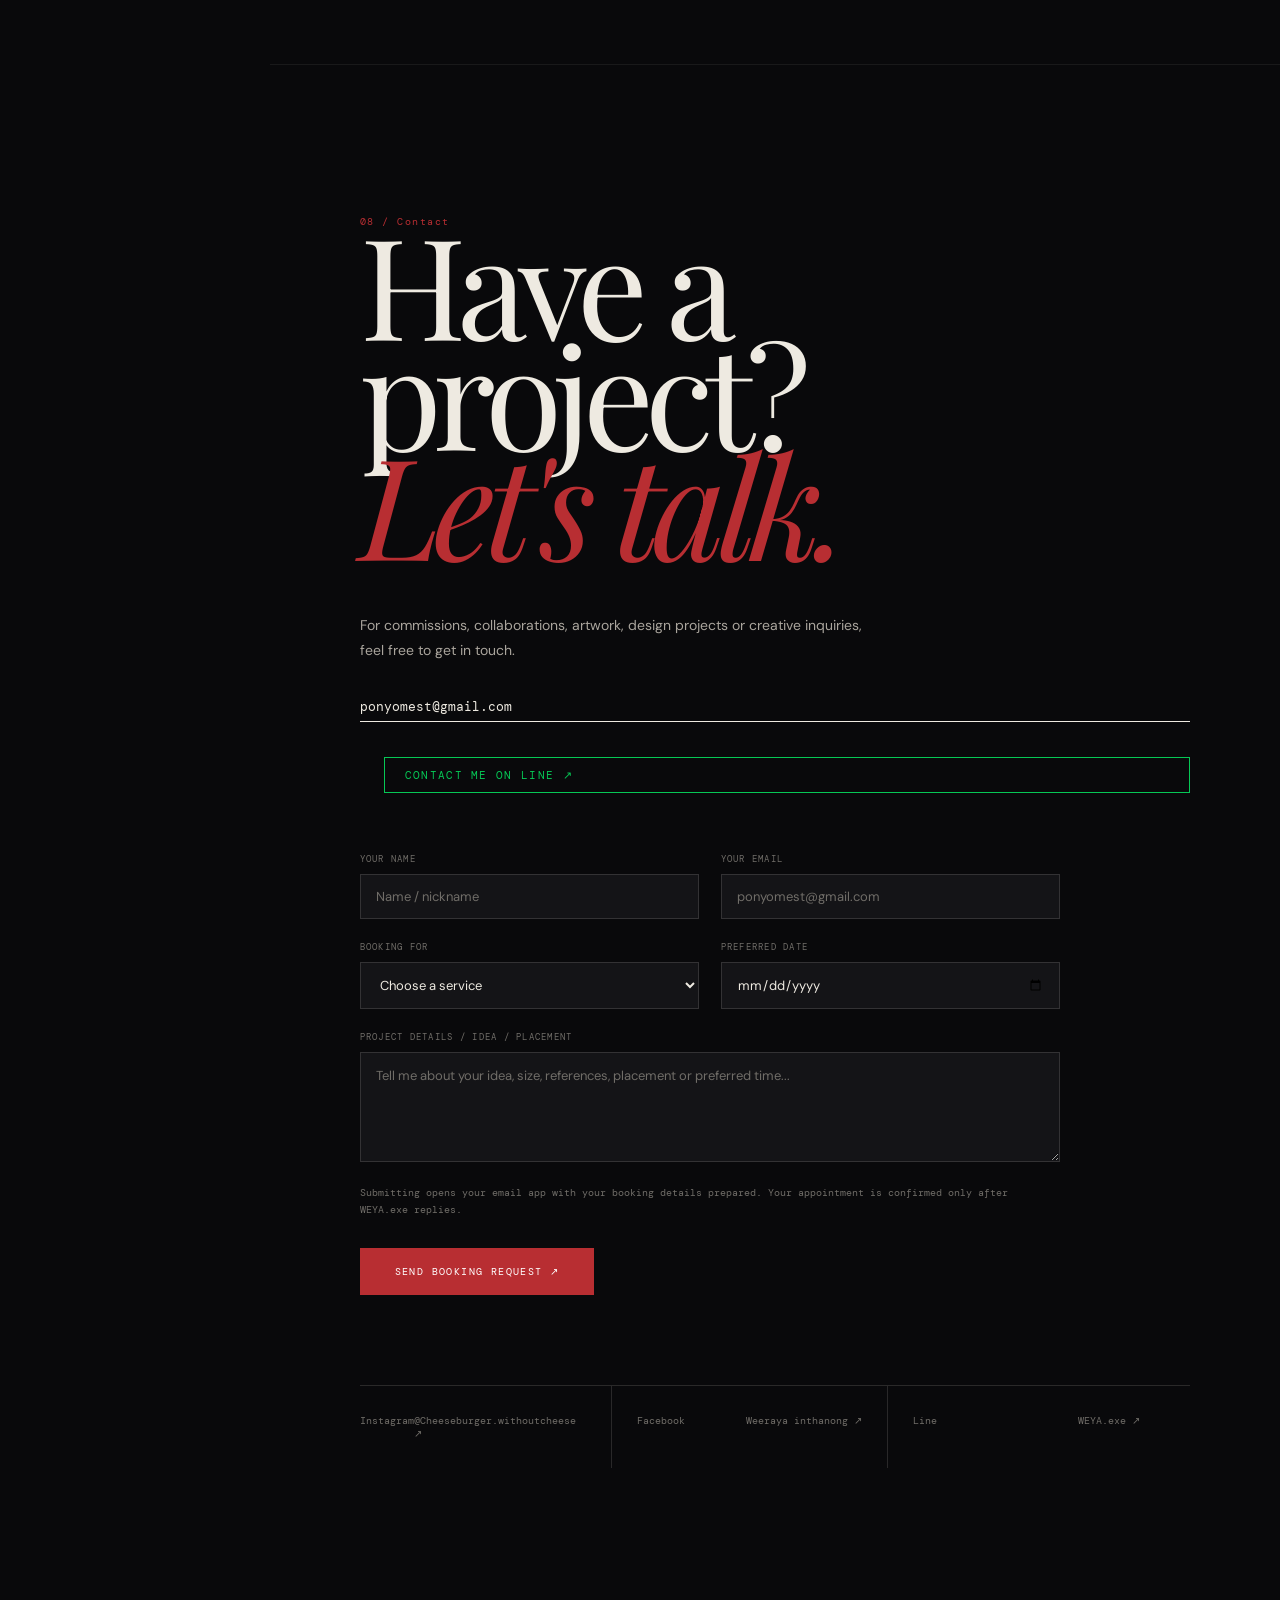
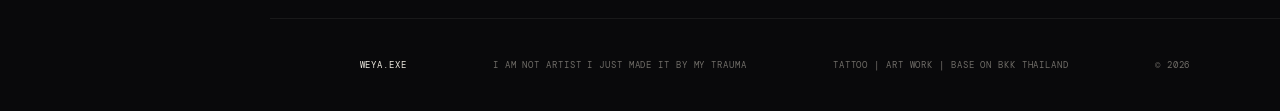
==== commit 8321612d: "Update index.html" ====
--- a/index/index.html
+++ b/index/index.html
@@ -2901,13 +2901,10 @@
     </p>
 
 
-    <a
-        href="mailto:ponyomest@gmail.com"
-        class="contact-email reveal">
-
-        ponyomest@gmail.com
-
-		<a href="https://line.me/ti/p/~weya.exe" target="_blank" rel="noopener noreferrer" class="line-btn reveal">Contact me on LINE ↗</a>
+		<a href="mailto:ponyomest@gmail.com" class="contact-email reveal">ponyomest@gmail.com</a>
+
+<a href="https://line.me/ti/p/~weya.exe" target="_blank" rel="noopener noreferrer" class="line-btn reveal">Contact me on LINE ↗</a>
+
 
 
     </a>
@@ -2970,12 +2967,12 @@
 
 
         <a
-            href="https://www.tiktok.com/"
+            href=https://line.me/ti/p/j3BV4FrHn7
             target="_blank"
             class="social-link">
 
-            <span>TikTok</span>
-            <span>@weya.exe ↗</span>
+            <span>Line</span>
+            <span>WEYA.exe ↗</span>
 
         </a>
 
@@ -2999,7 +2996,7 @@
 		  I AM NOT ARTIST I JUST MADE IT BY MY TRAUMA
 	 </div>
     <div>
-        Independent Artist · Thailand
+        TATTOO | ART WORK | BASE ON BKK THAILAND
     </div>
 
     <div>
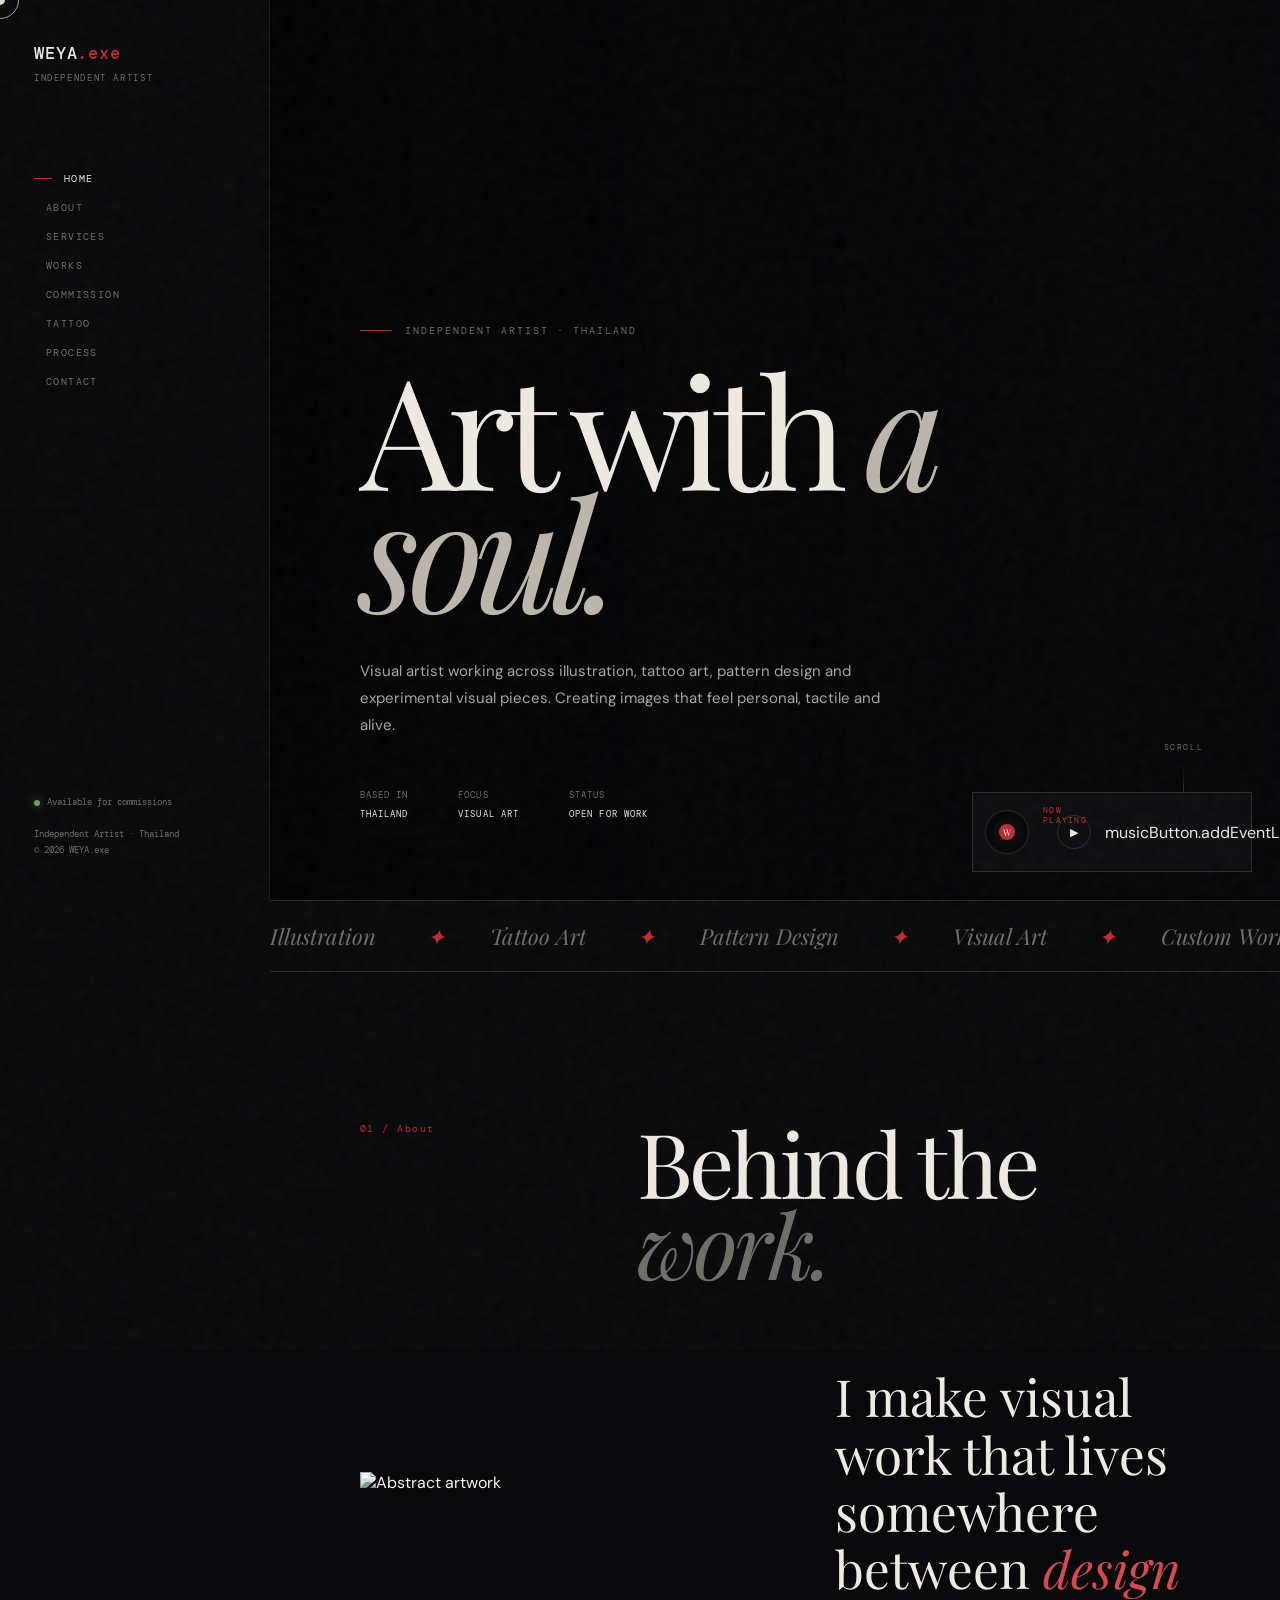
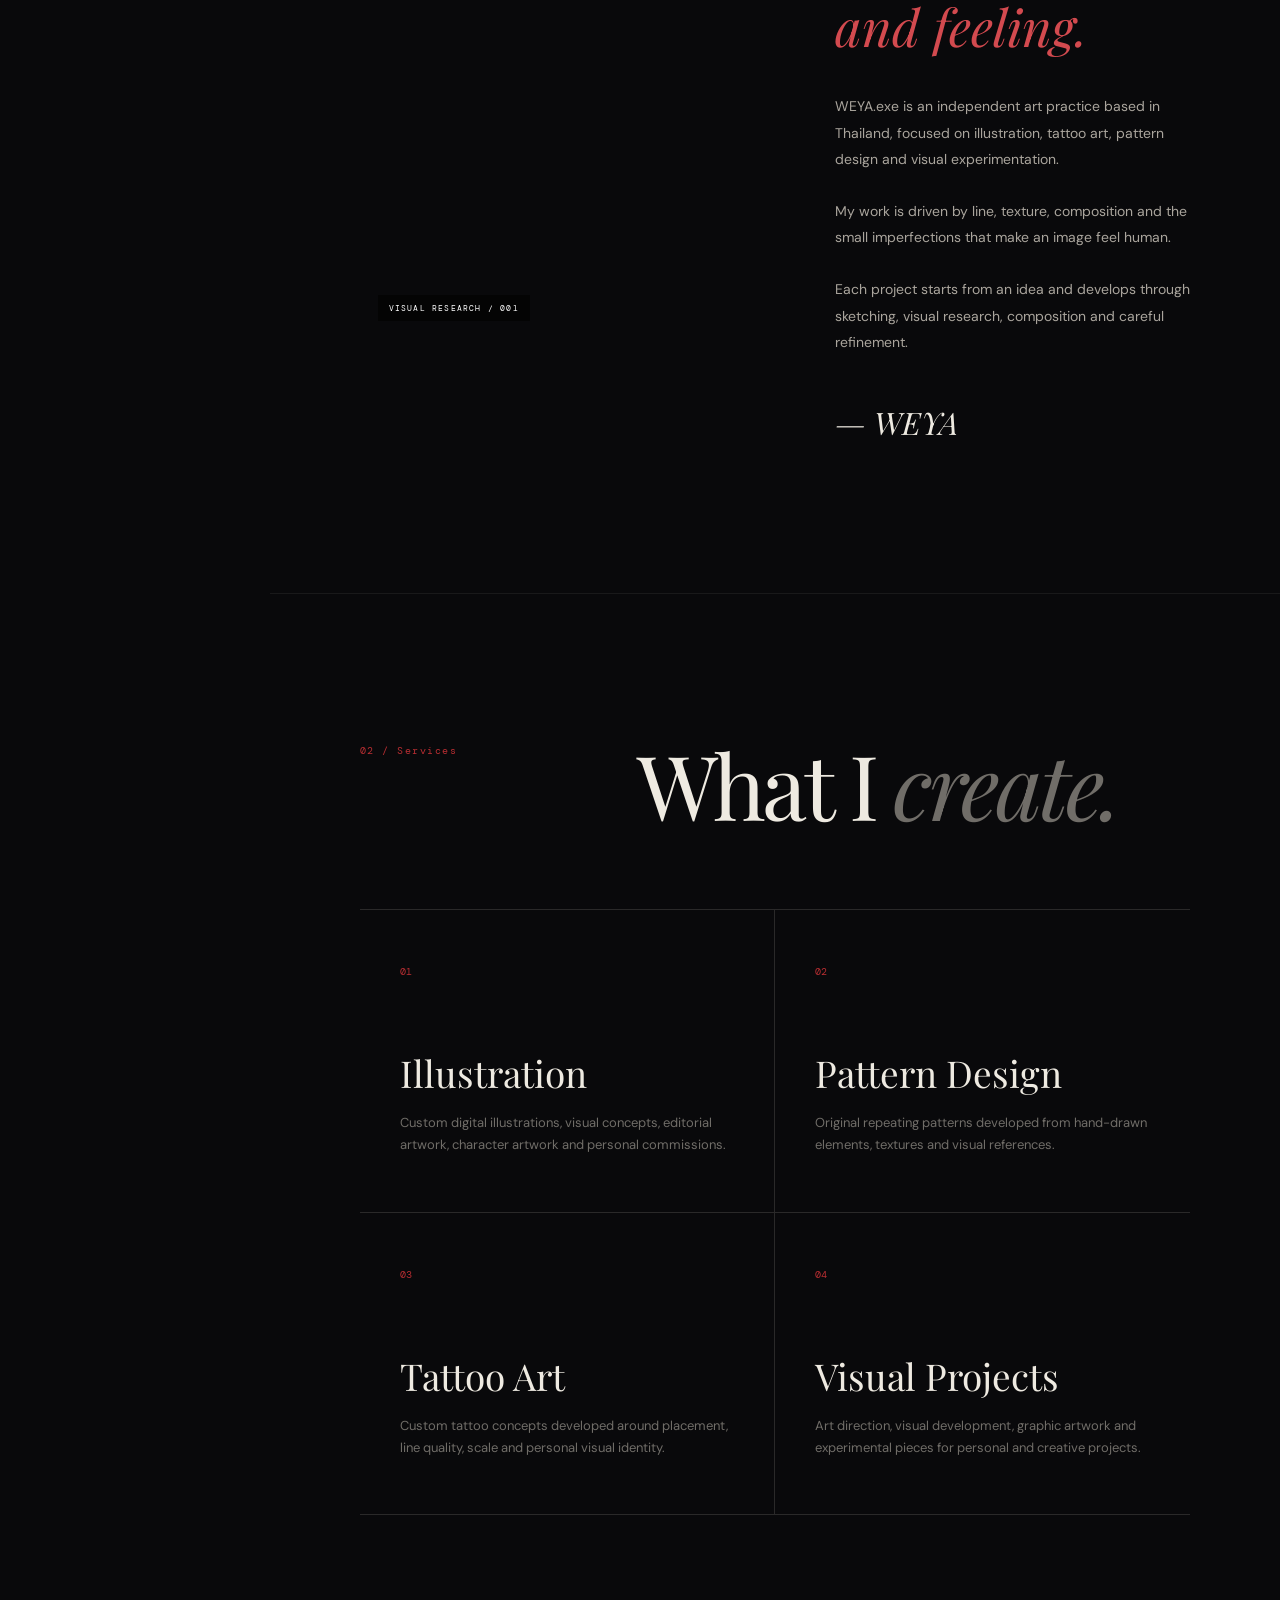
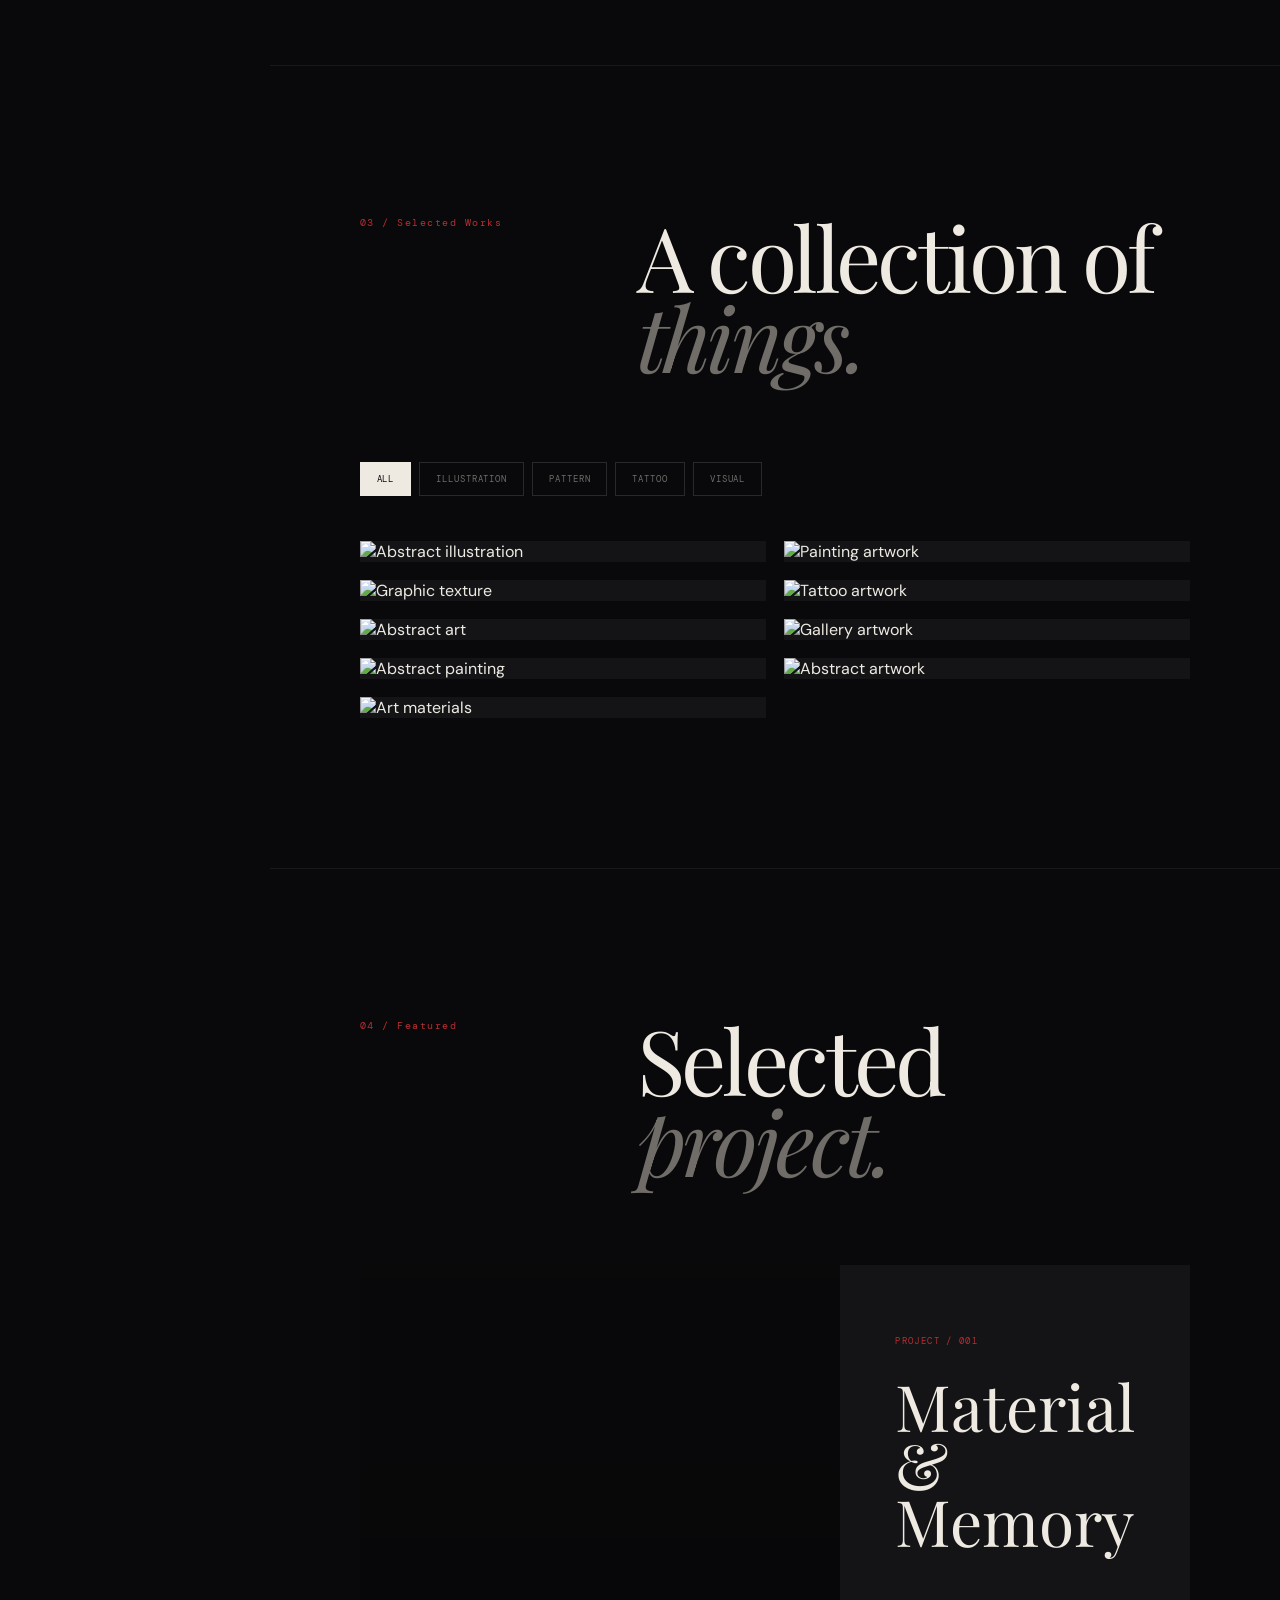
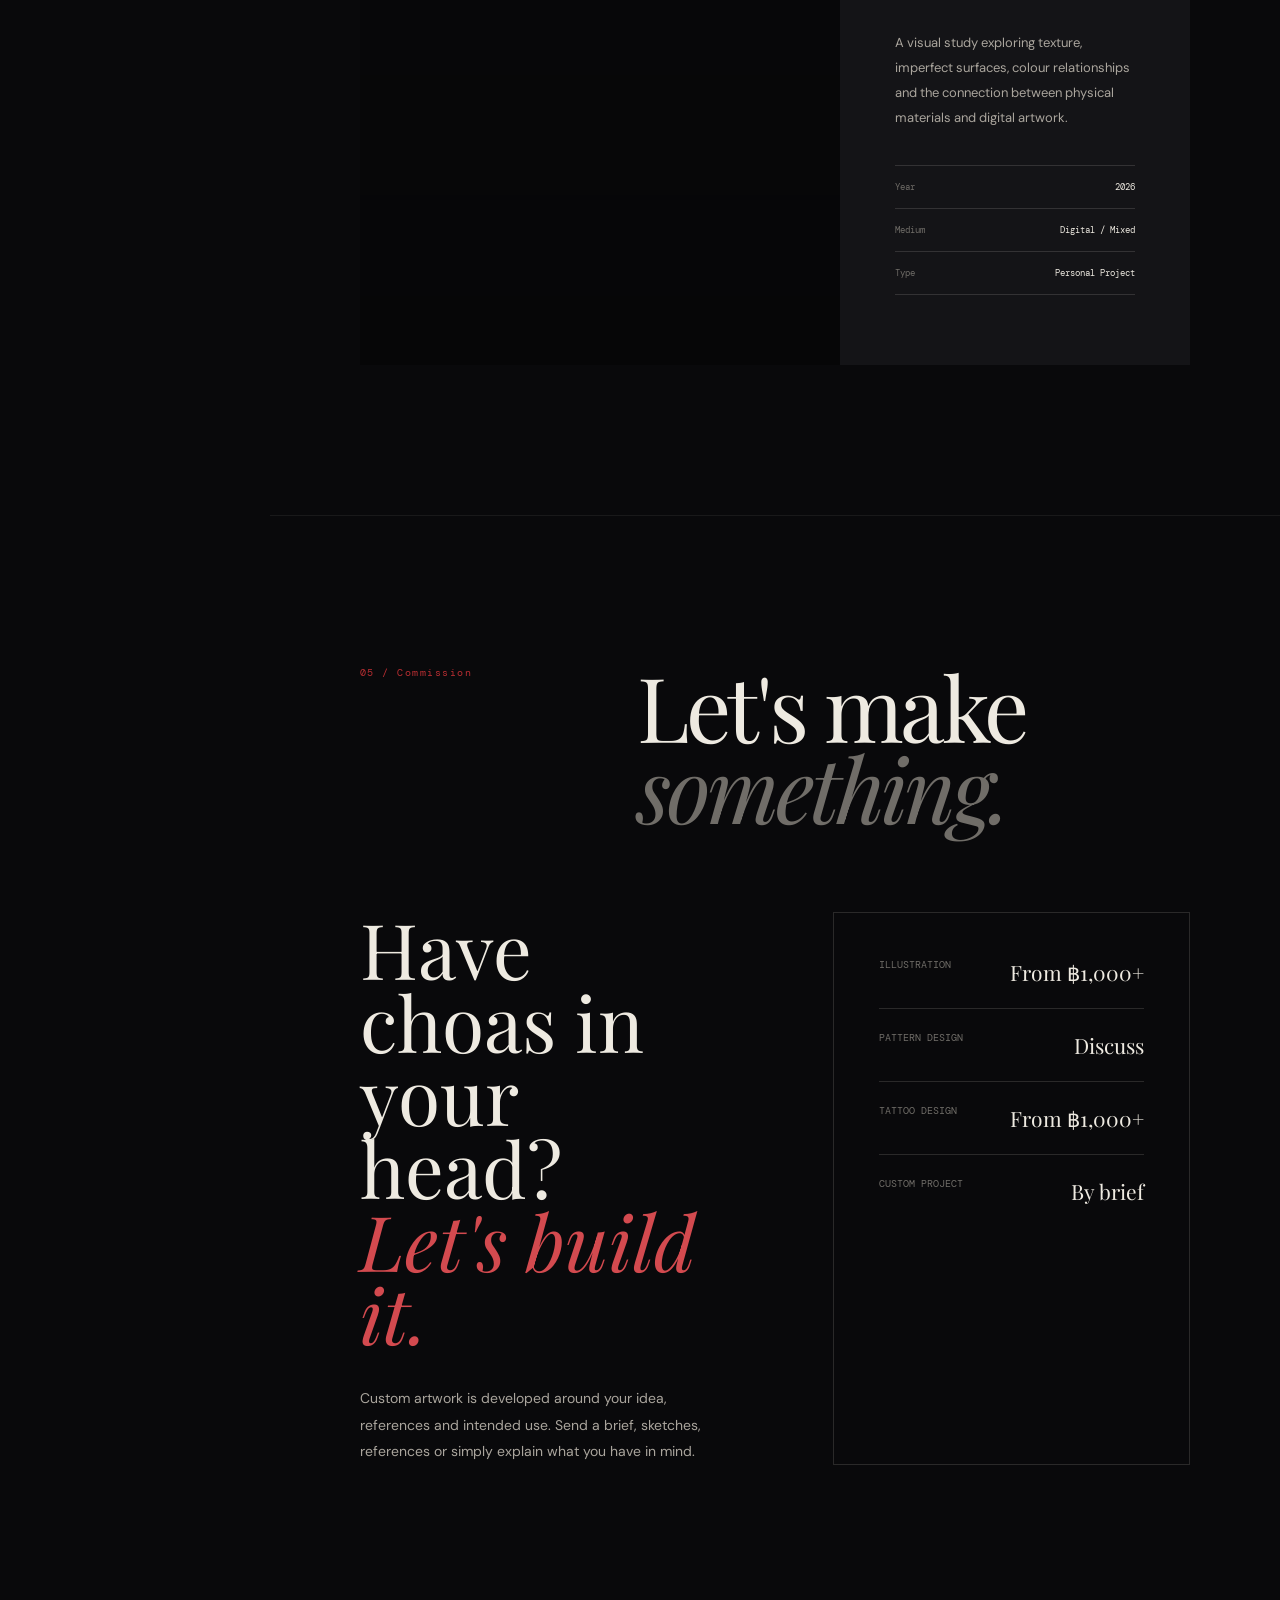
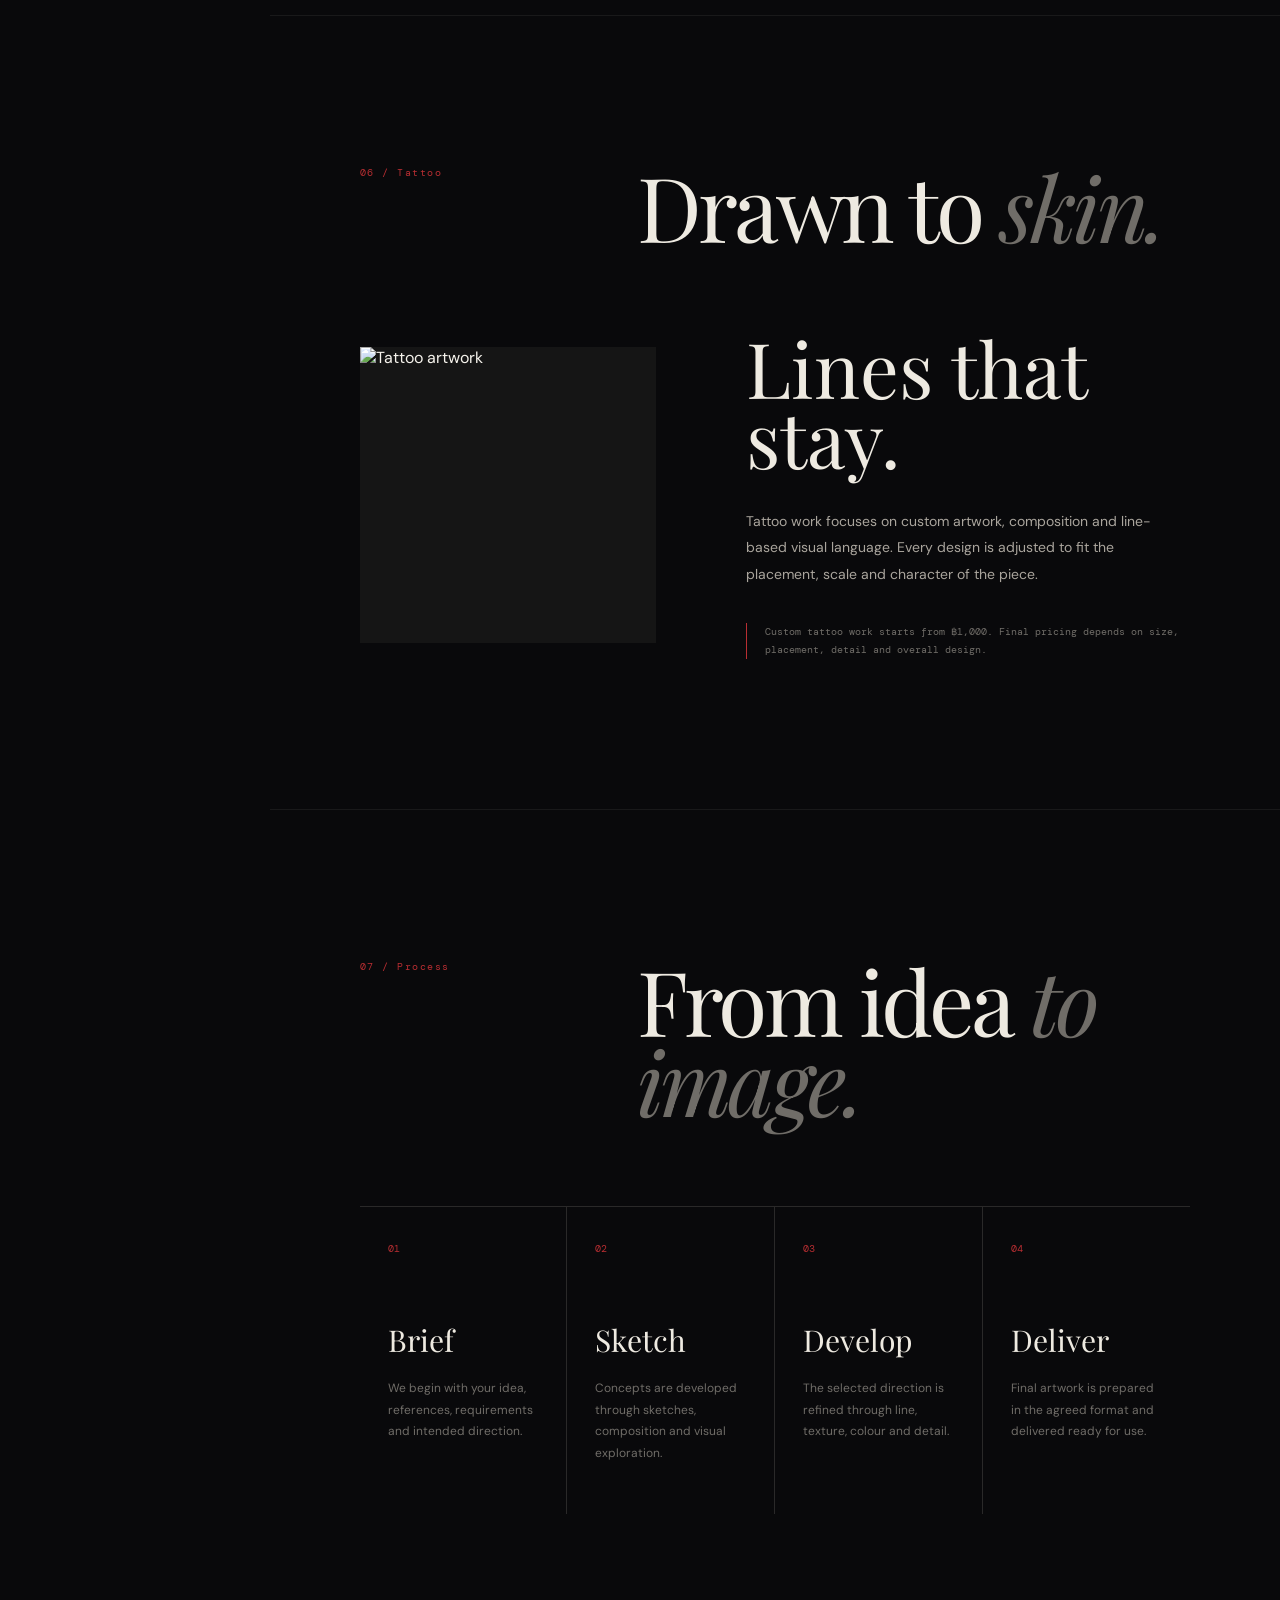
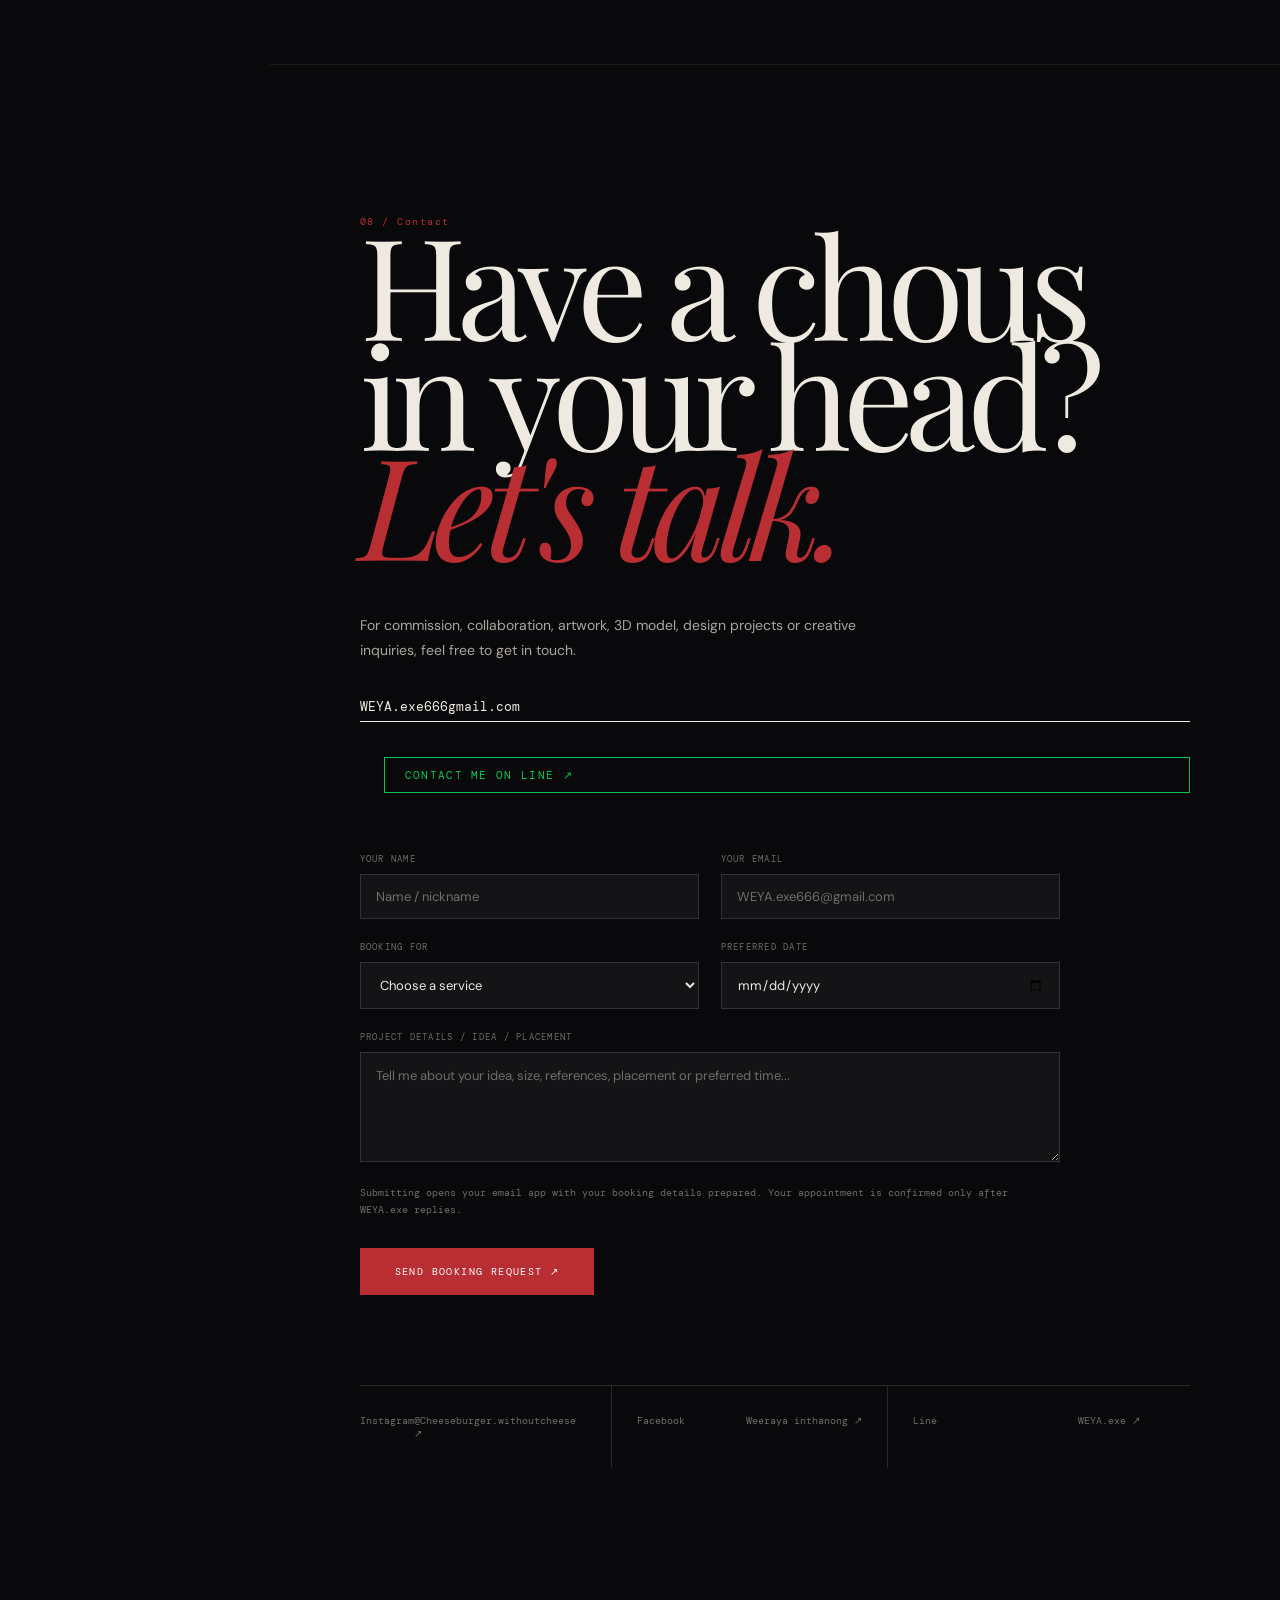
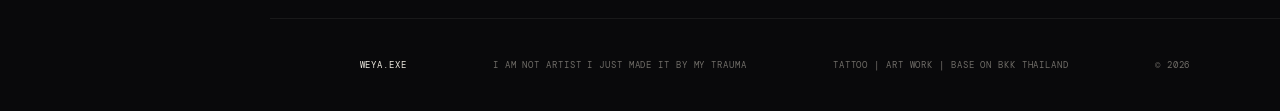
==== commit 4788d4ef: "Update index.html" ====
--- a/index/index.html
+++ b/index/index.html
@@ -2884,7 +2884,7 @@
 
     <h2 class="contact-title reveal">
 
-        Have a project?
+        Have a chous in your head?
         <br>
 
         <em>Let's talk.</em>
@@ -2894,14 +2894,15 @@
 
     <p class="contact-sub reveal">
 
-        For commissions, collaborations, artwork,
-        design projects or creative inquiries,
-        feel free to get in touch.
-
+
+		For commission, collaboration, artwork, 
+		3D model, design projects or creative inquiries,
+		feel free to get in touch.
+		
     </p>
 
 
-		<a href="mailto:ponyomest@gmail.com" class="contact-email reveal">ponyomest@gmail.com</a>
+		<a href="mailto:ponyomest@gmail.com" class="contact-email reveal">WEYA.exe666gmail.com</a>
 
 <a href="https://line.me/ti/p/~weya.exe" target="_blank" rel="noopener noreferrer" class="line-btn reveal">Contact me on LINE ↗</a>
 
@@ -2916,7 +2917,7 @@
         </div>
         <div class="field">
             <label for="bookingEmail">Your email</label>
-            <input id="bookingEmail" name="email" type="email" placeholder="ponyomest@gmail.com" required>
+            <input id="bookingEmail" name="email" type="email" placeholder="WEYA.exe666@gmail.com" required>
         </div>
         <div class="field">
             <label for="bookingType">Booking for</label>
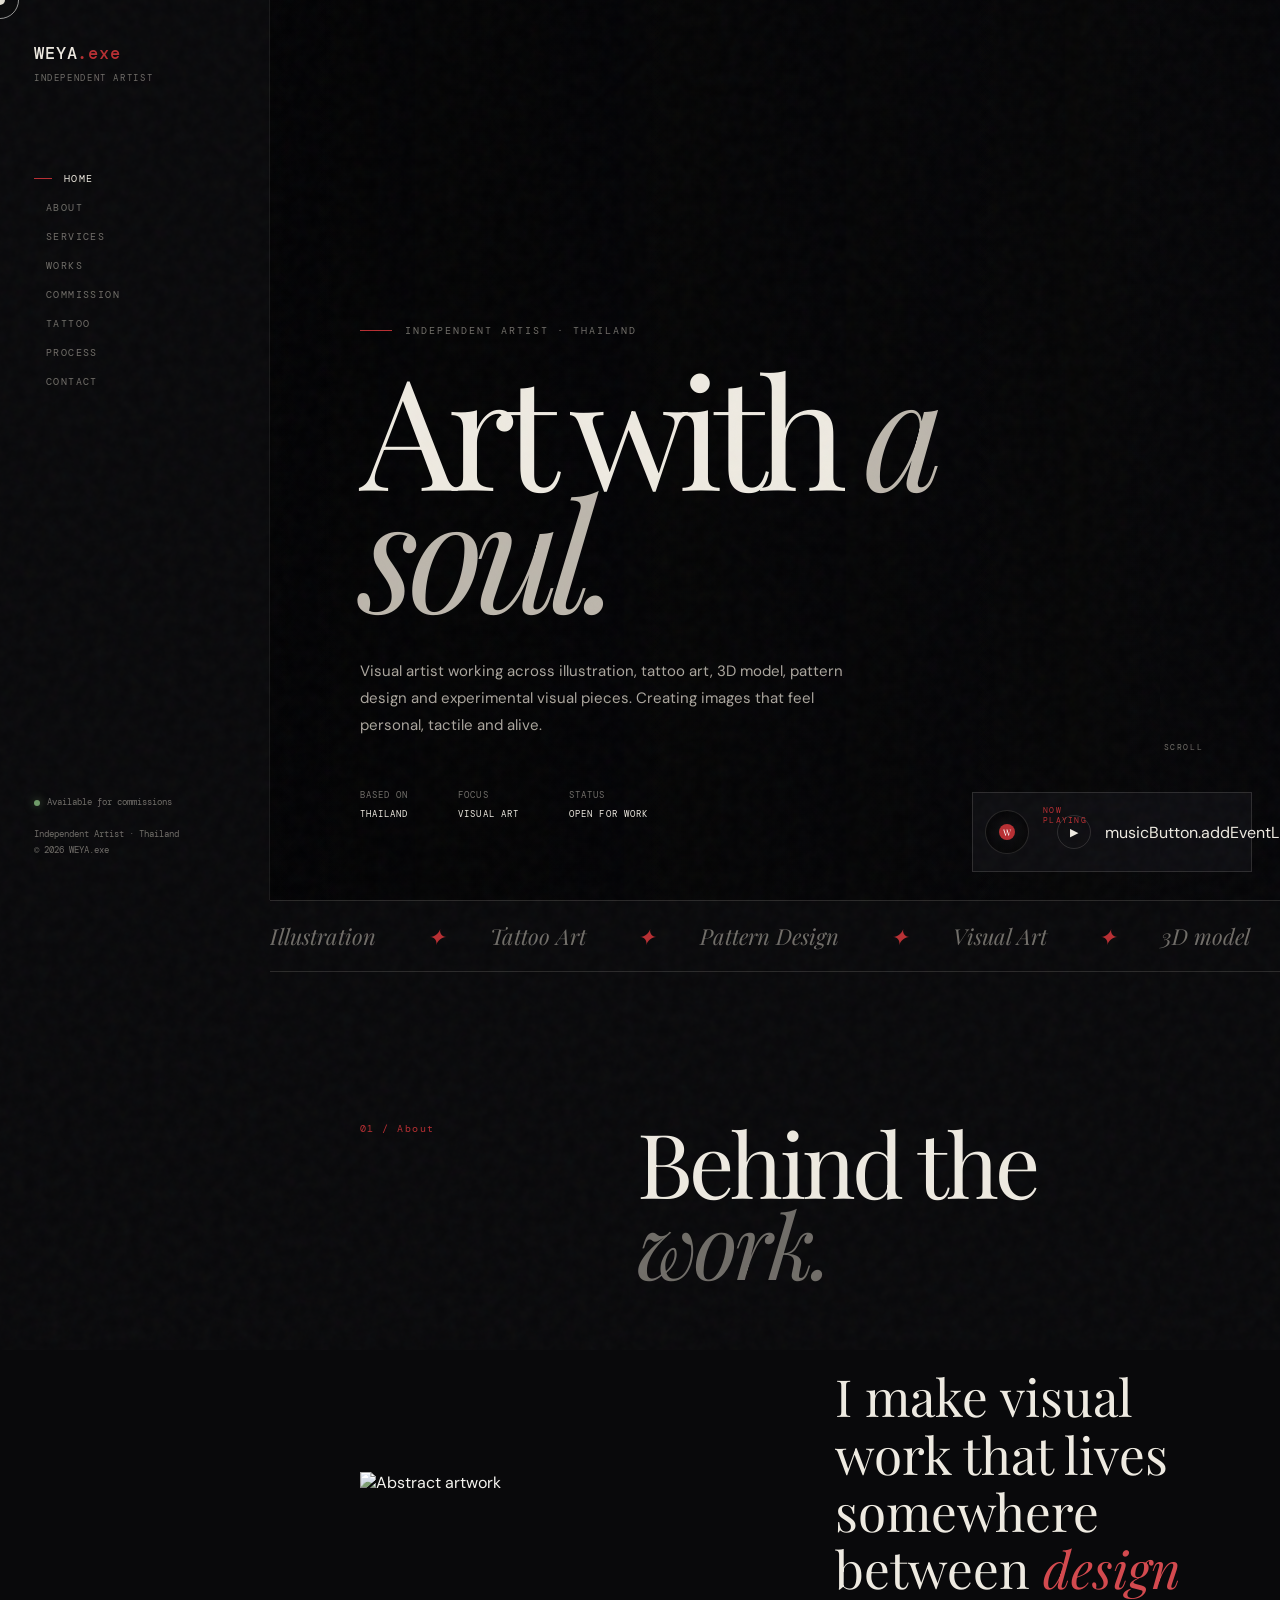
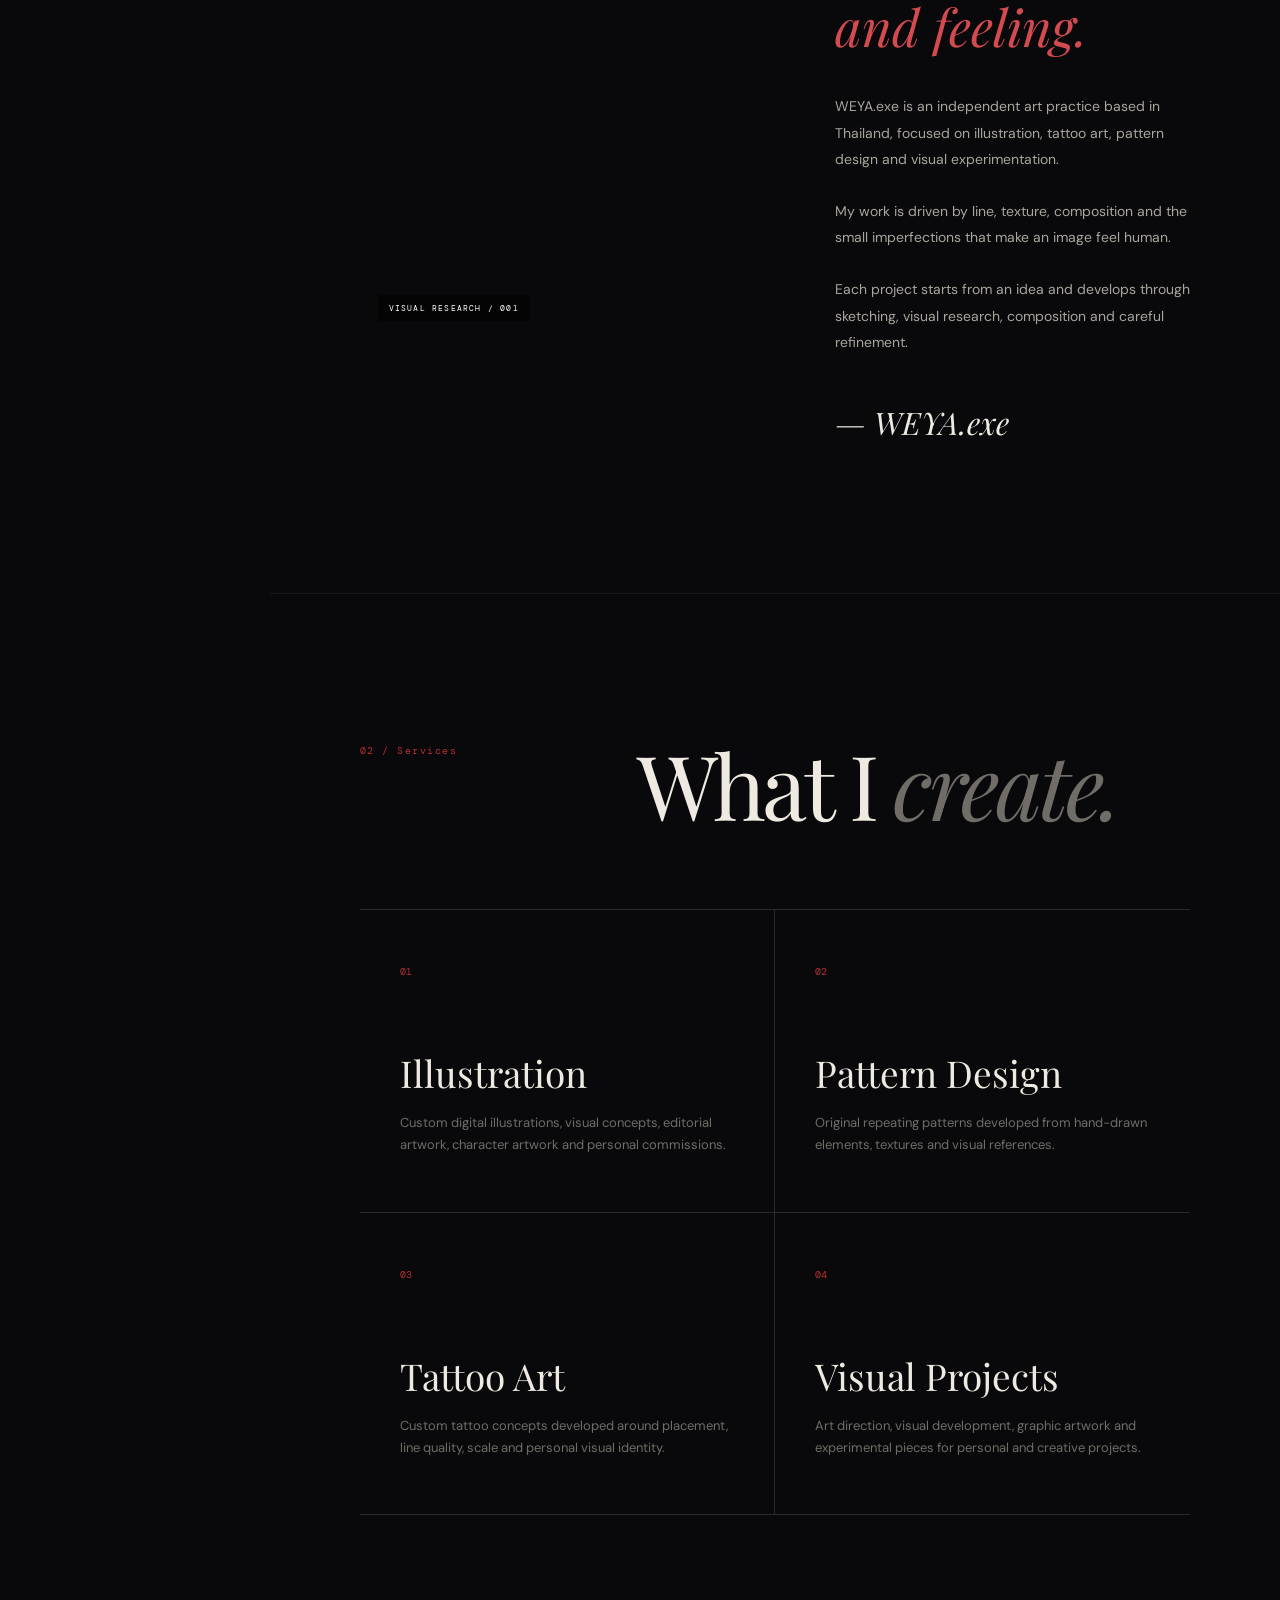
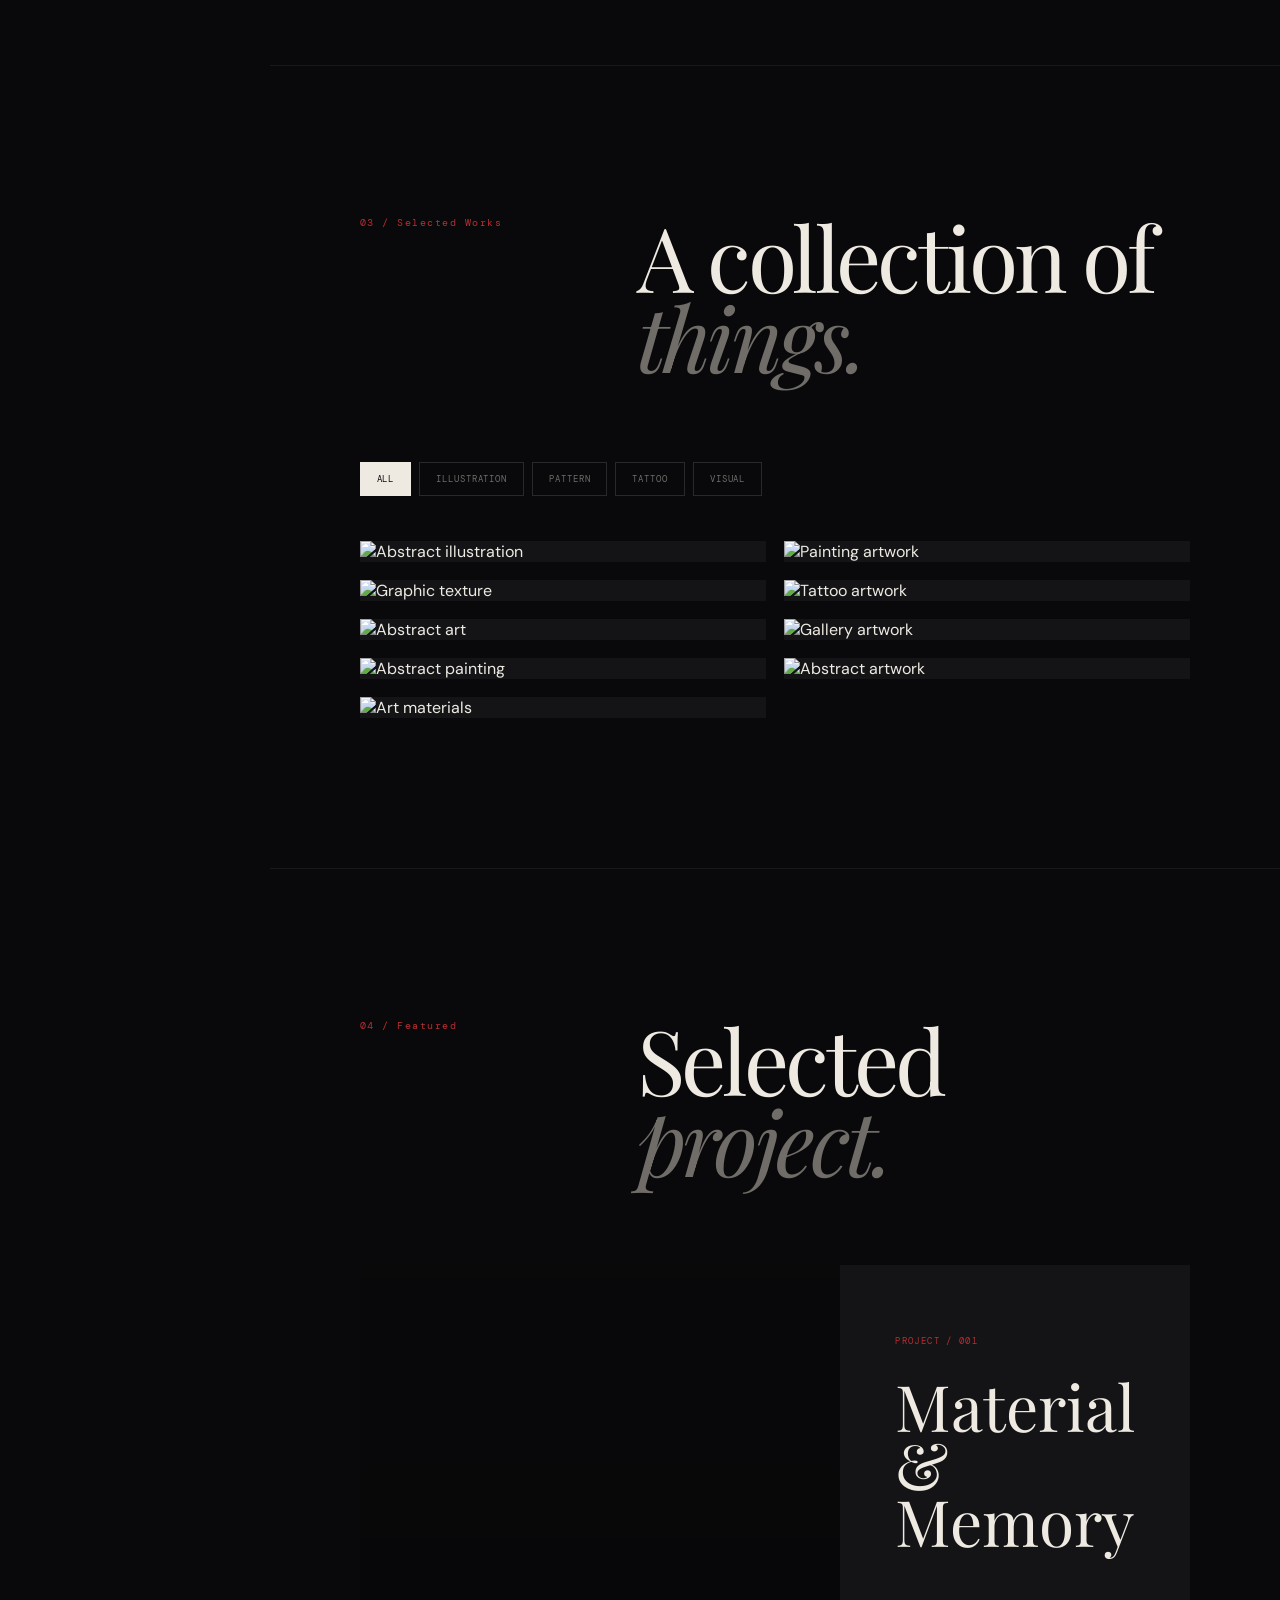
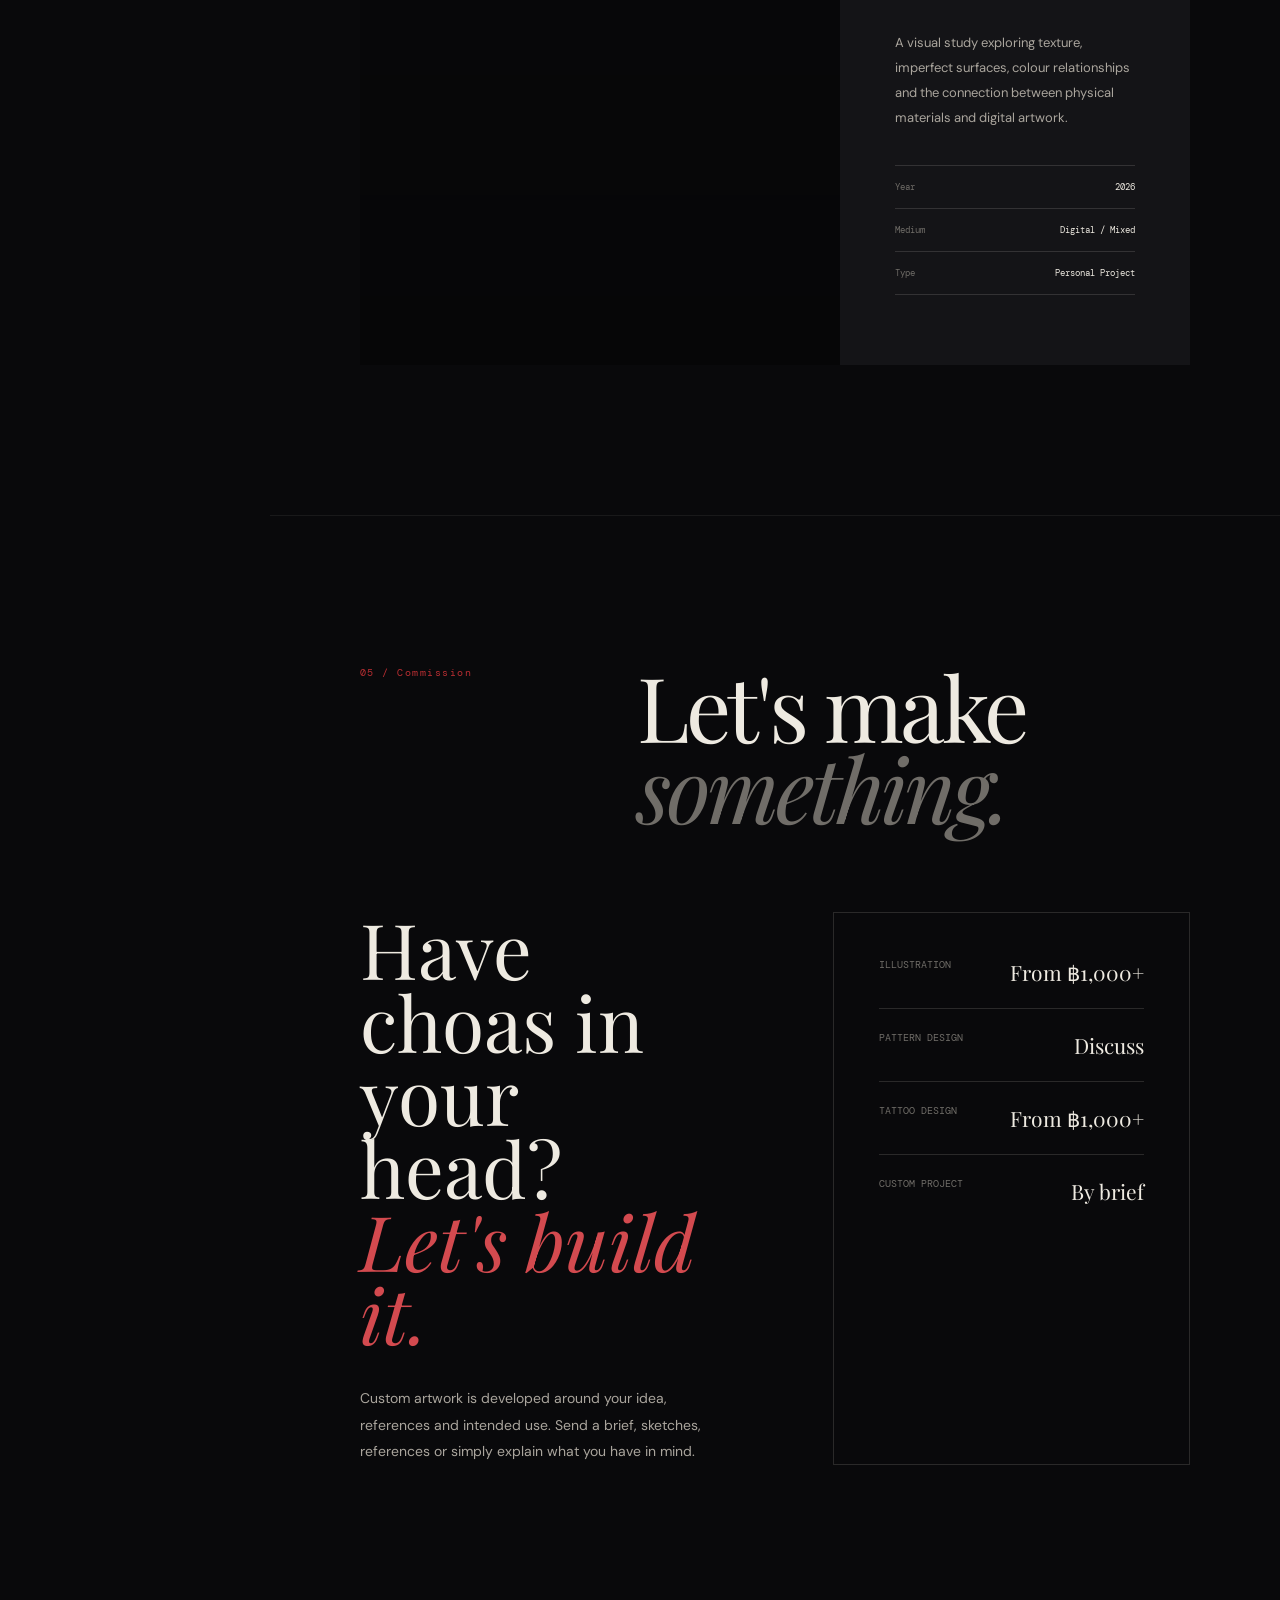
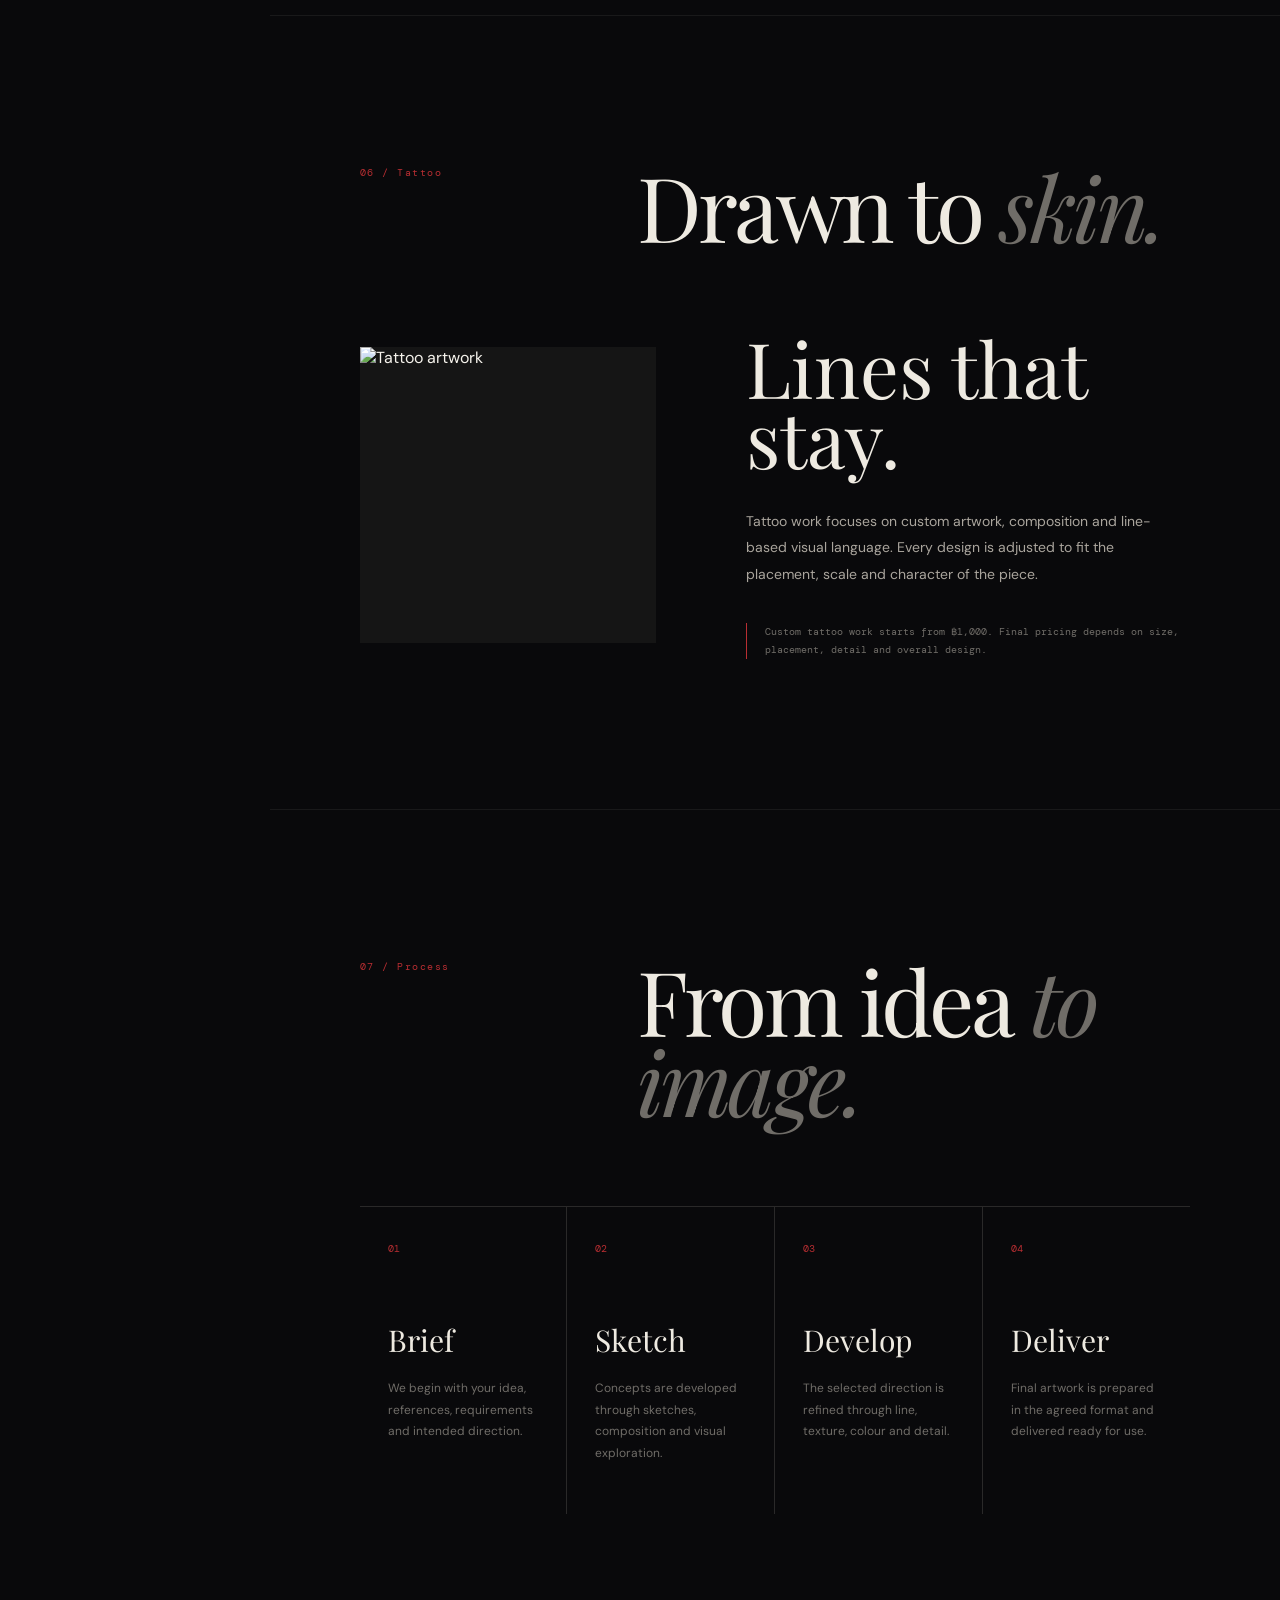
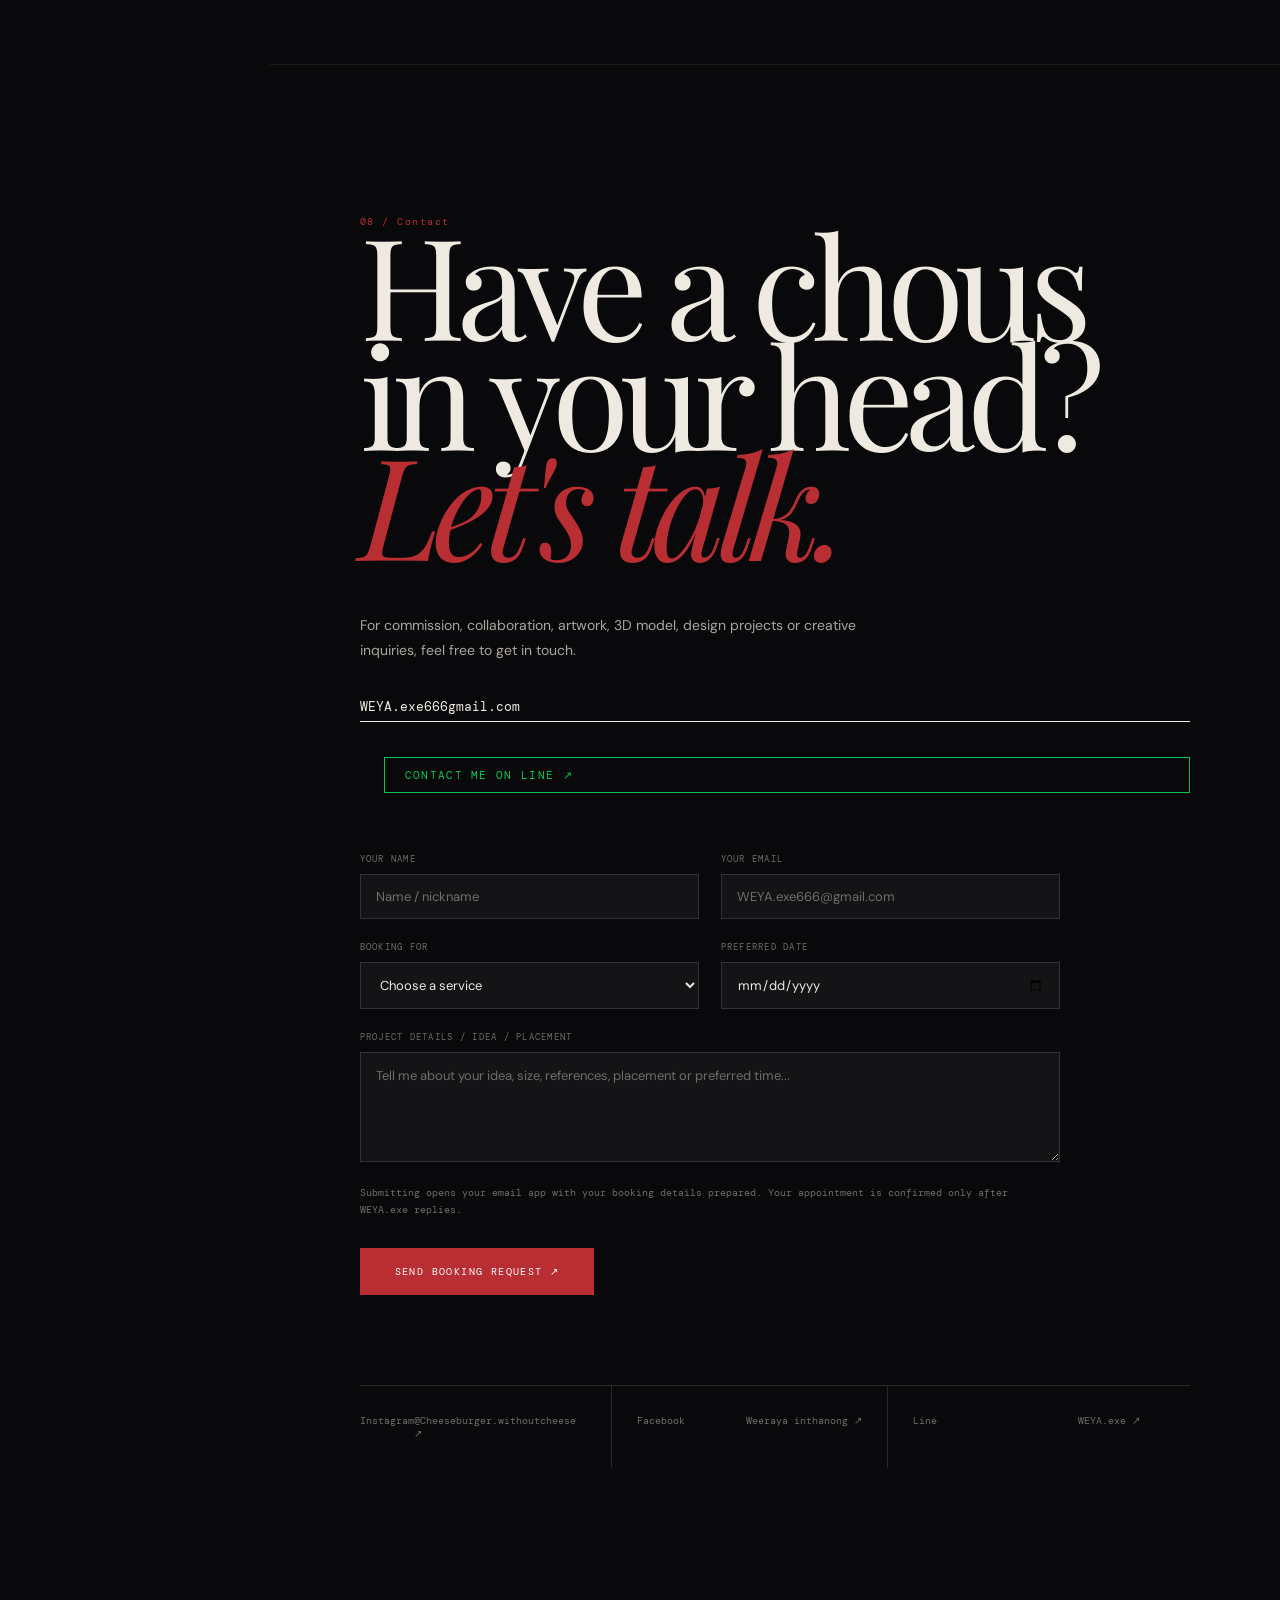
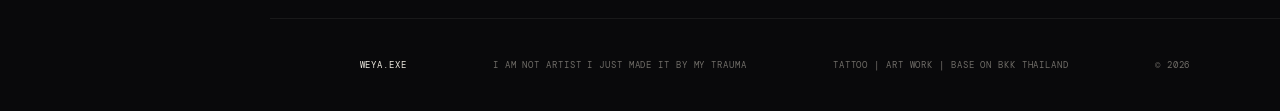
==== commit ab2d3dac: "Update index.html" ====
--- a/index/index.html
+++ b/index/index.html
@@ -196,7 +196,7 @@
     background-image:
         url("data:image/svg+xml,%3Csvg viewBox='0 0 180 180' xmlns='http://www.w3.org/2000/svg'%3E%3Cfilter id='n'%3E%3CfeTurbulence type='fractalNoise' baseFrequency='.85' numOctaves='4' stitchTiles='stitch'/%3E%3C/filter%3E%3Crect width='100%25' height='100%25' filter='url(%23n)' opacity='.8'/%3E%3C/svg%3E");
 
-    animation: noiseMove .18s steps(2) infinite;
+    animation: noiseMove .20s steps(2) infinite;
 }
 
 @keyframes noiseMove {
@@ -513,7 +513,7 @@
     height: 65px;
     background: linear-gradient(
         to bottom,
-        transparent,
+		tranperents,
         var(--text-muted)
     );
 }
@@ -813,7 +813,7 @@
     filter: grayscale(.15);
 
     transition:
-        transform .8s var(--ease),
+        transform .10var(--ease),
         filter .6s ease;
 }
 
@@ -1990,7 +1990,7 @@
         </h1>
 
         <p class="hero-description">
-            Visual artist working across illustration, tattoo art,
+            Visual artist working across illustration, tattoo art, 3D model, 
             pattern design and experimental visual pieces.
             Creating images that feel personal, tactile and alive.
         </p>
@@ -1998,7 +1998,7 @@
         <div class="hero-meta">
 
             <div>
-                Based in
+                Based on
                 <strong>Thailand</strong>
             </div>
 
@@ -2057,7 +2057,7 @@
         </div>
 
         <div class="marquee-item">
-            Custom Work
+            3D model
             <span>✦</span>
         </div>
 
@@ -2147,7 +2147,7 @@
             </p>
 
             <div class="signature">
-                — WEYA
+                — WEYA.exe
             </div>
 
         </div>
